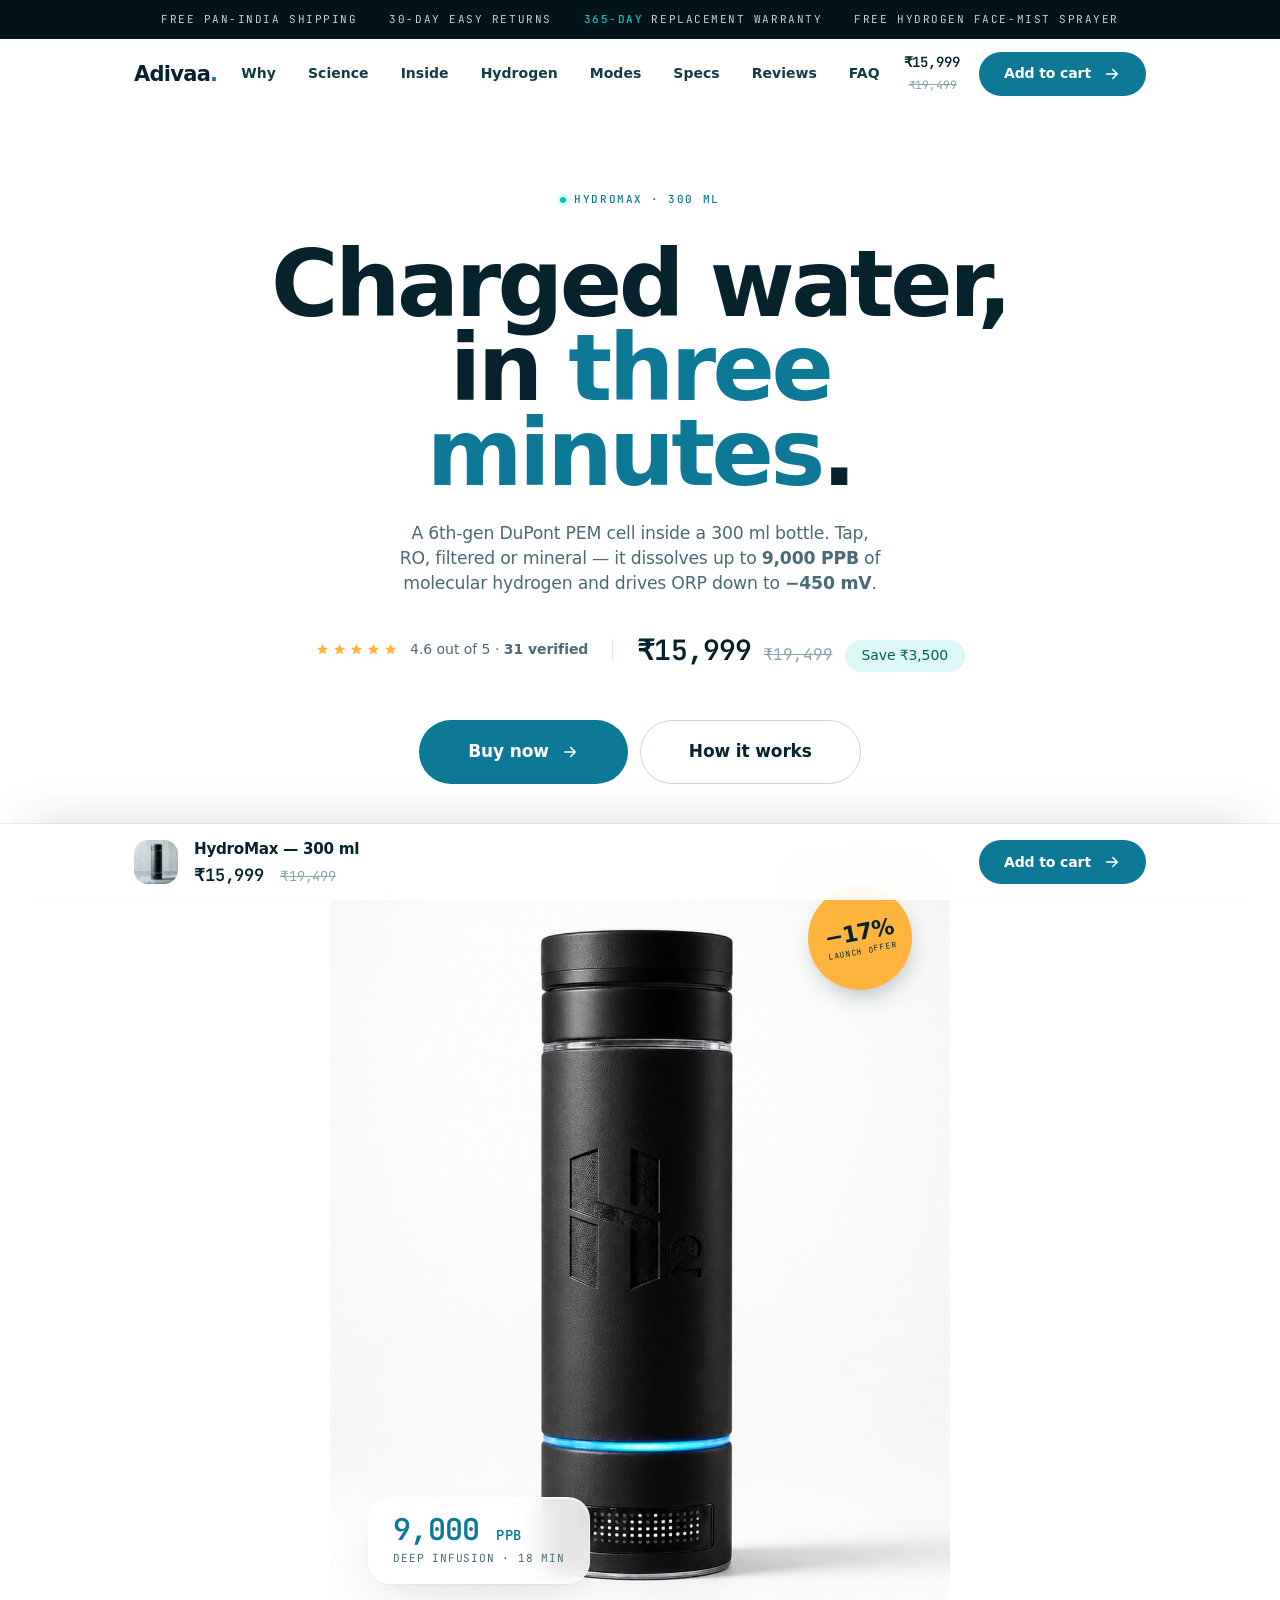
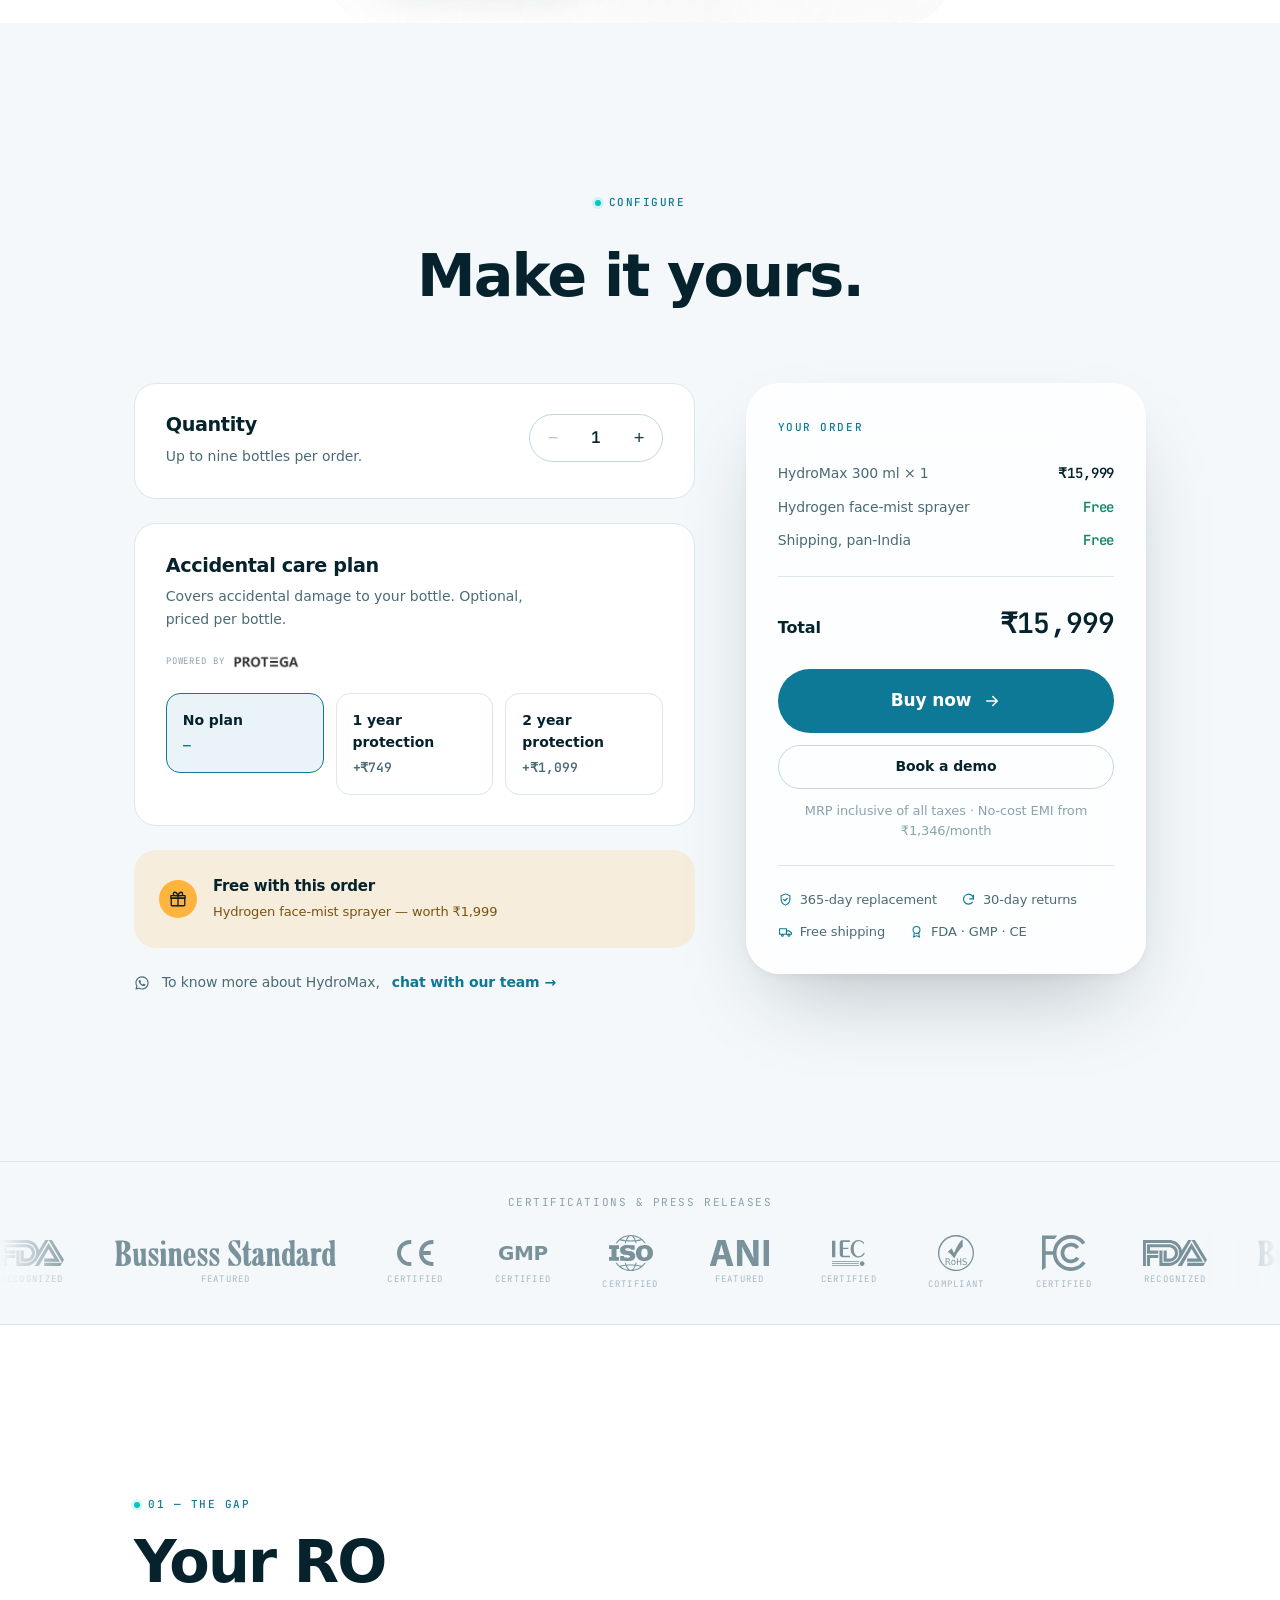
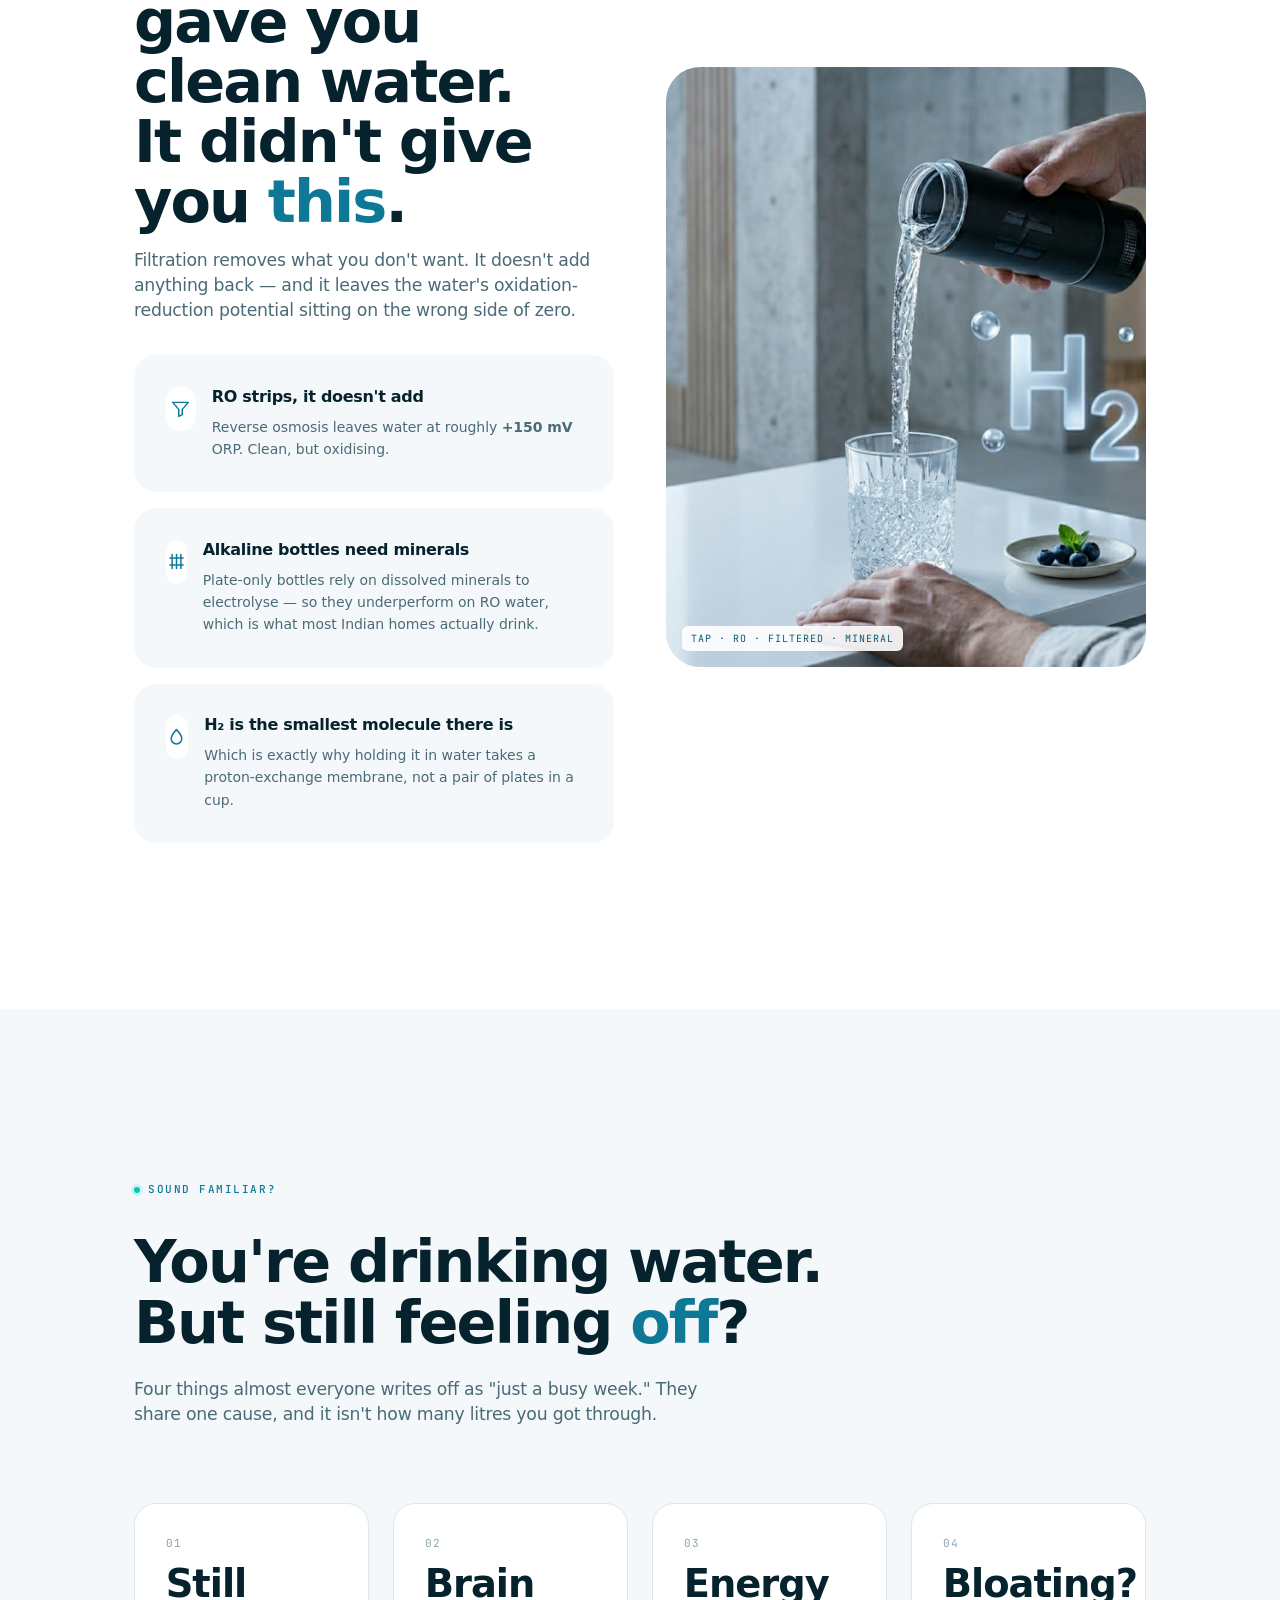
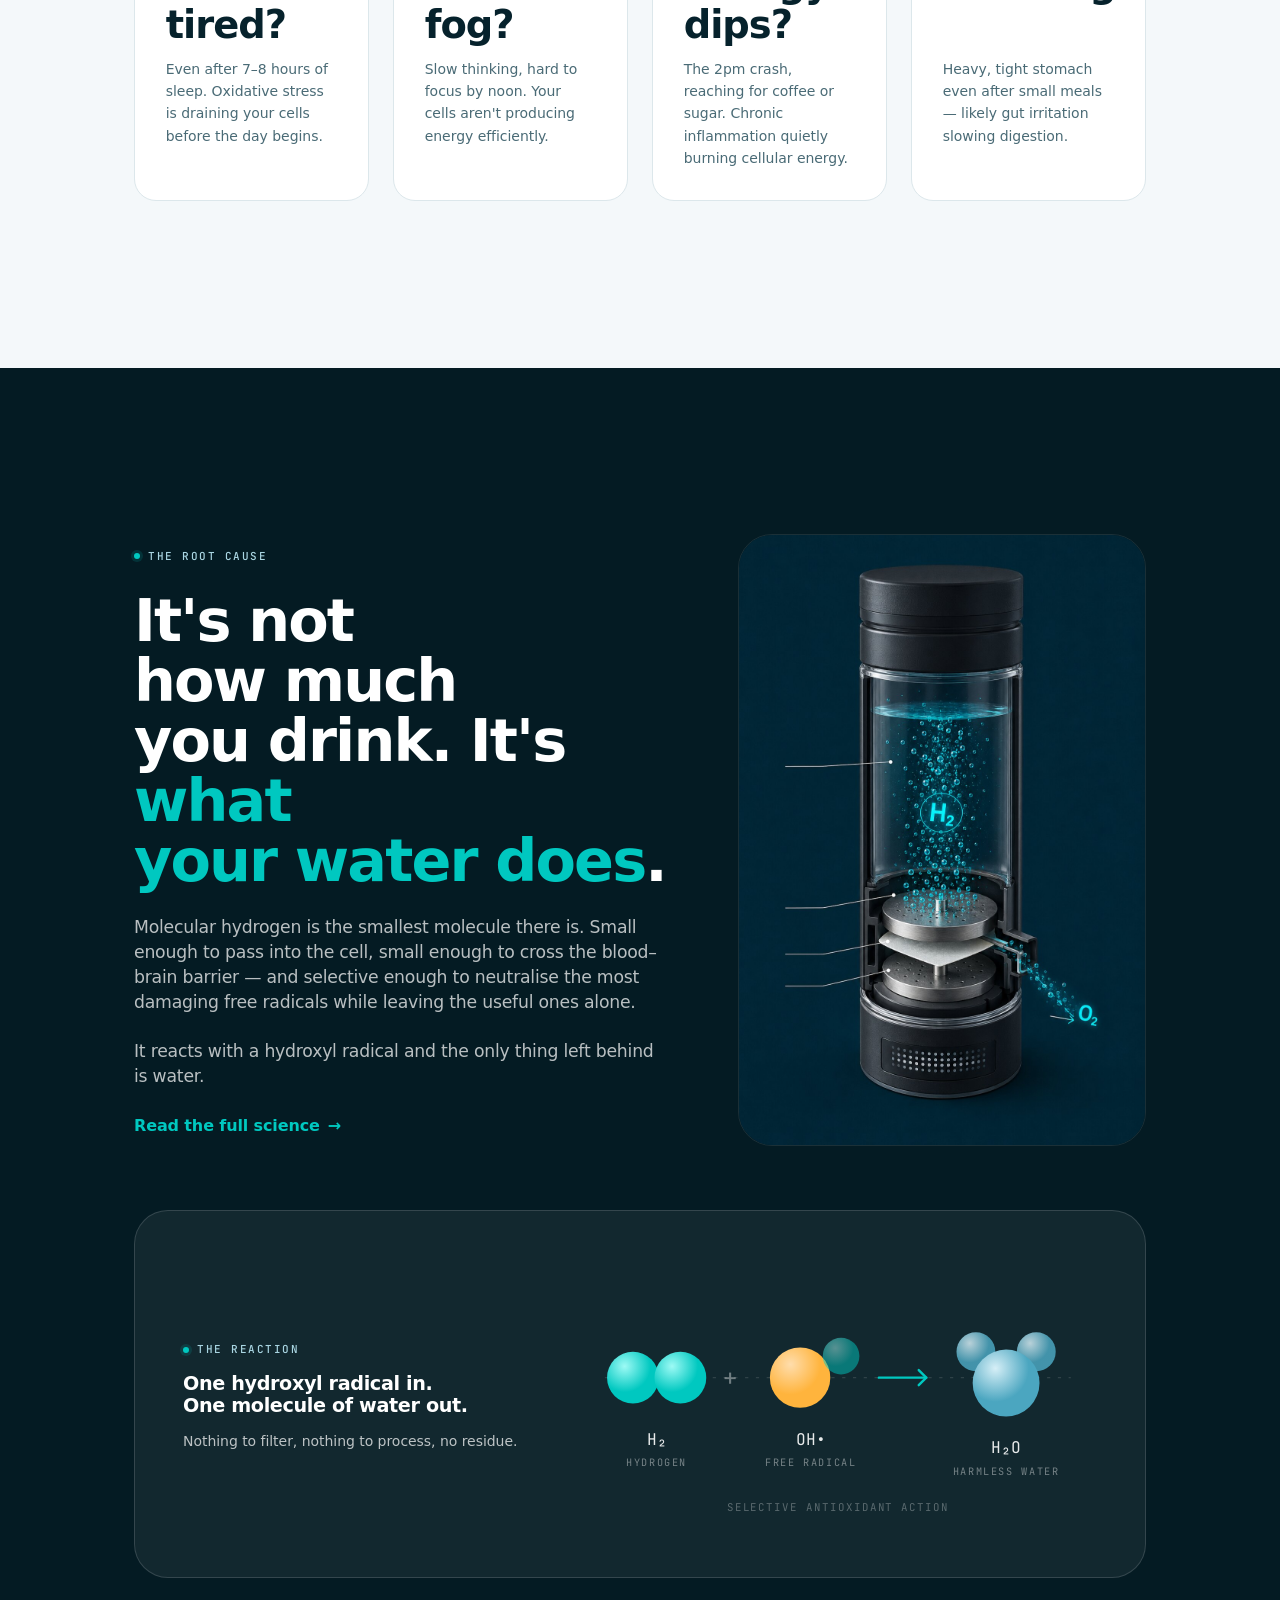
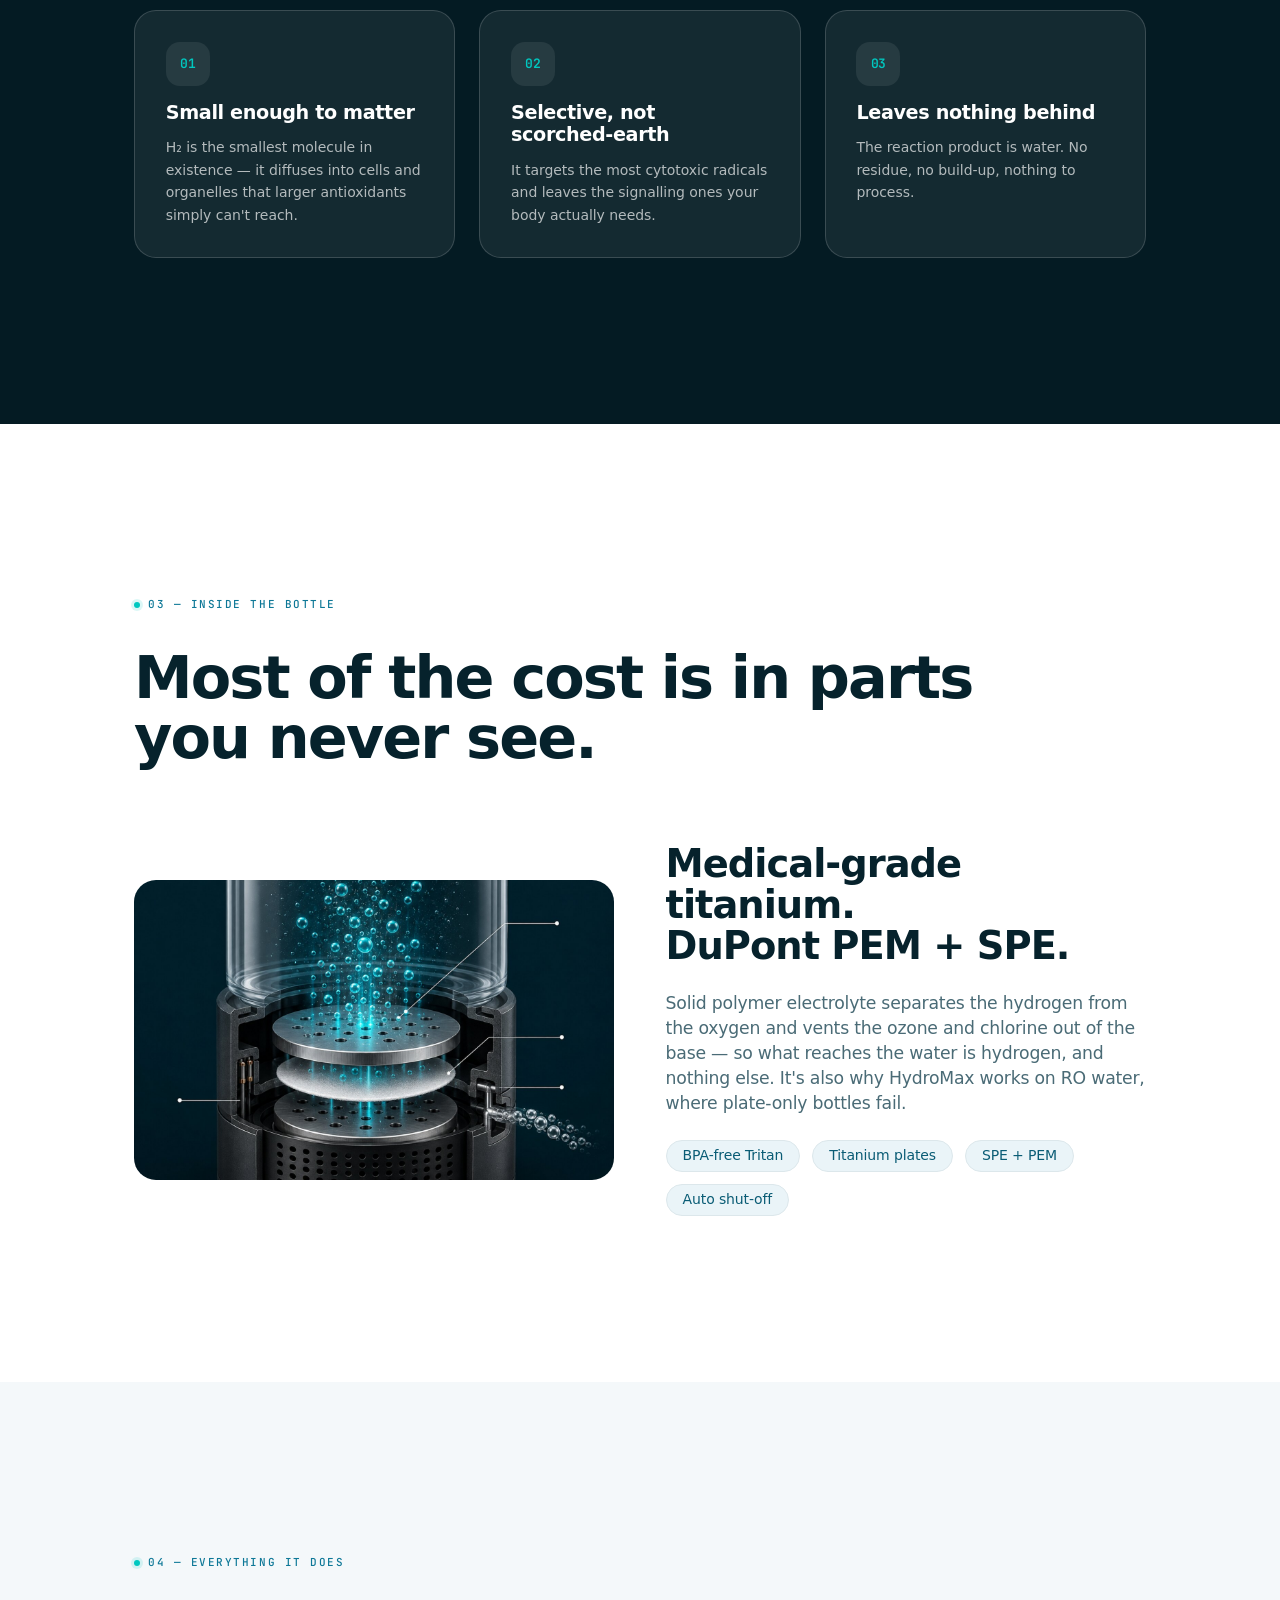
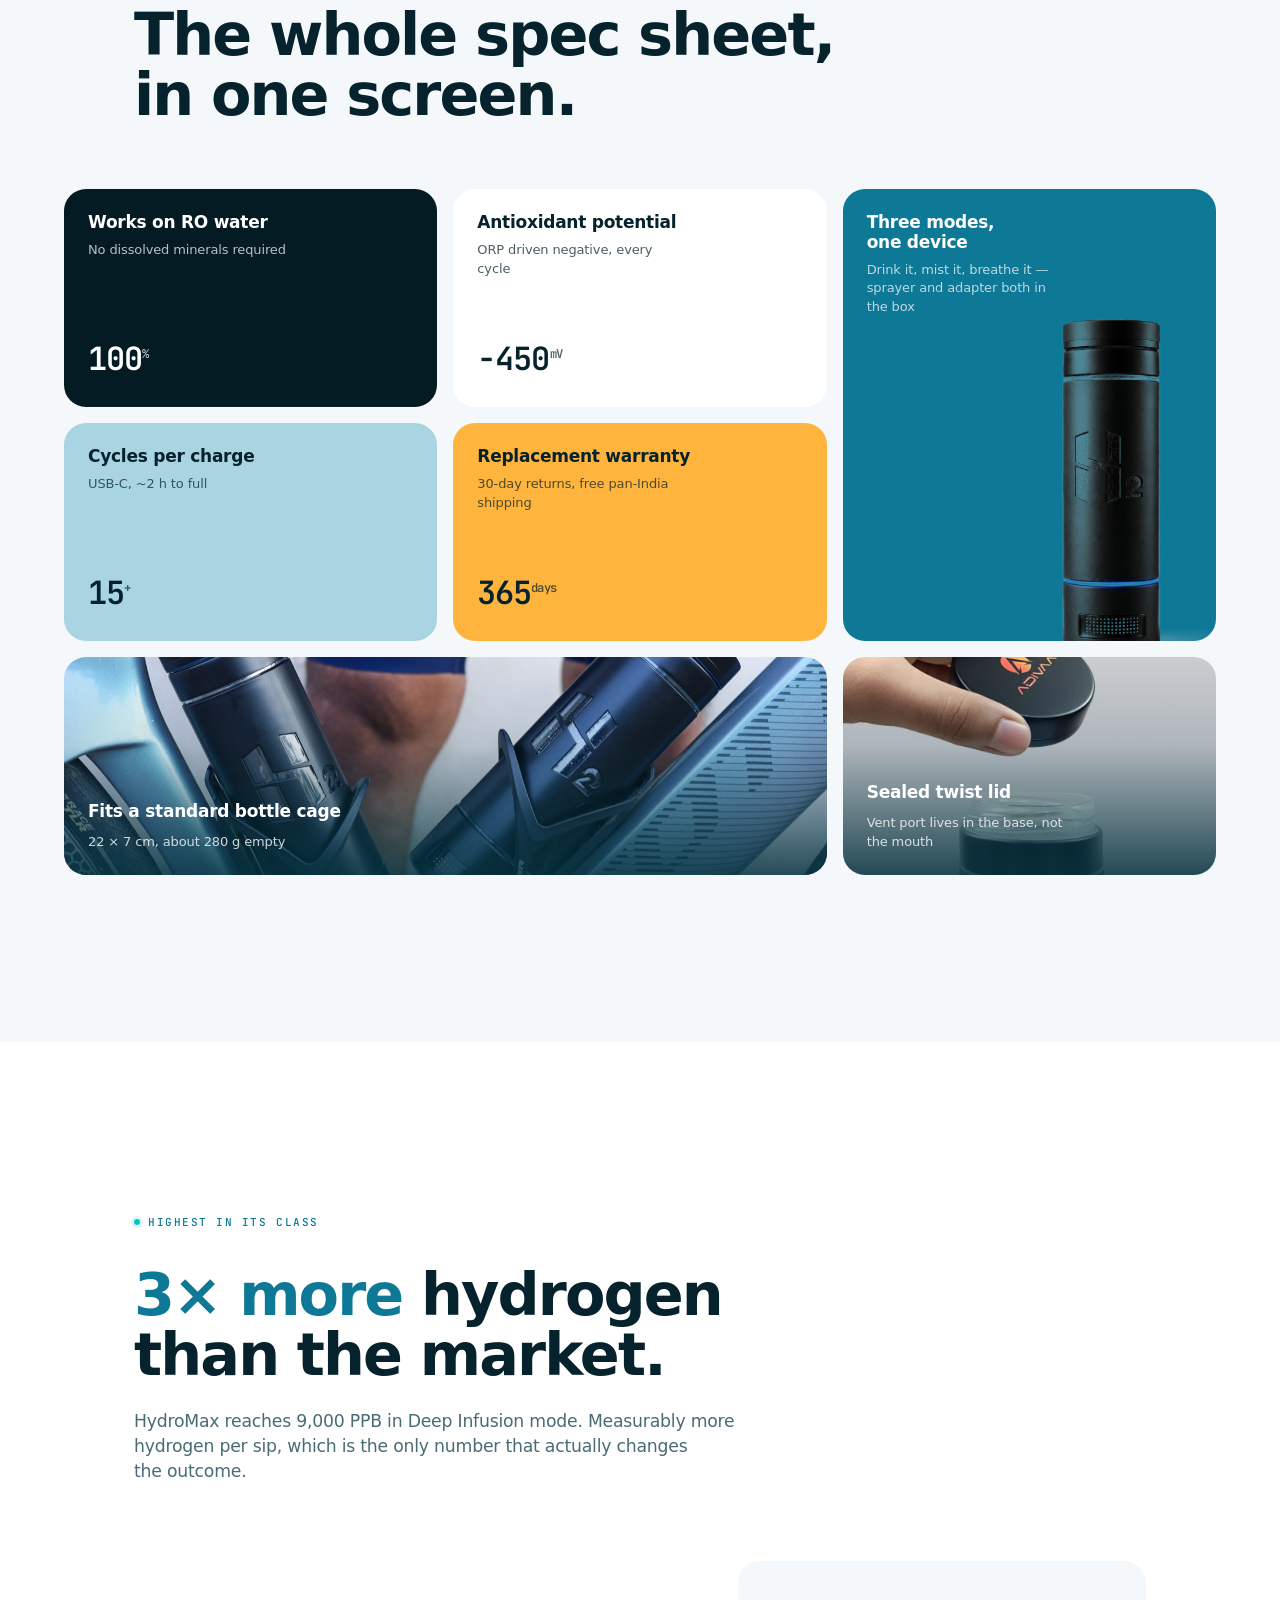
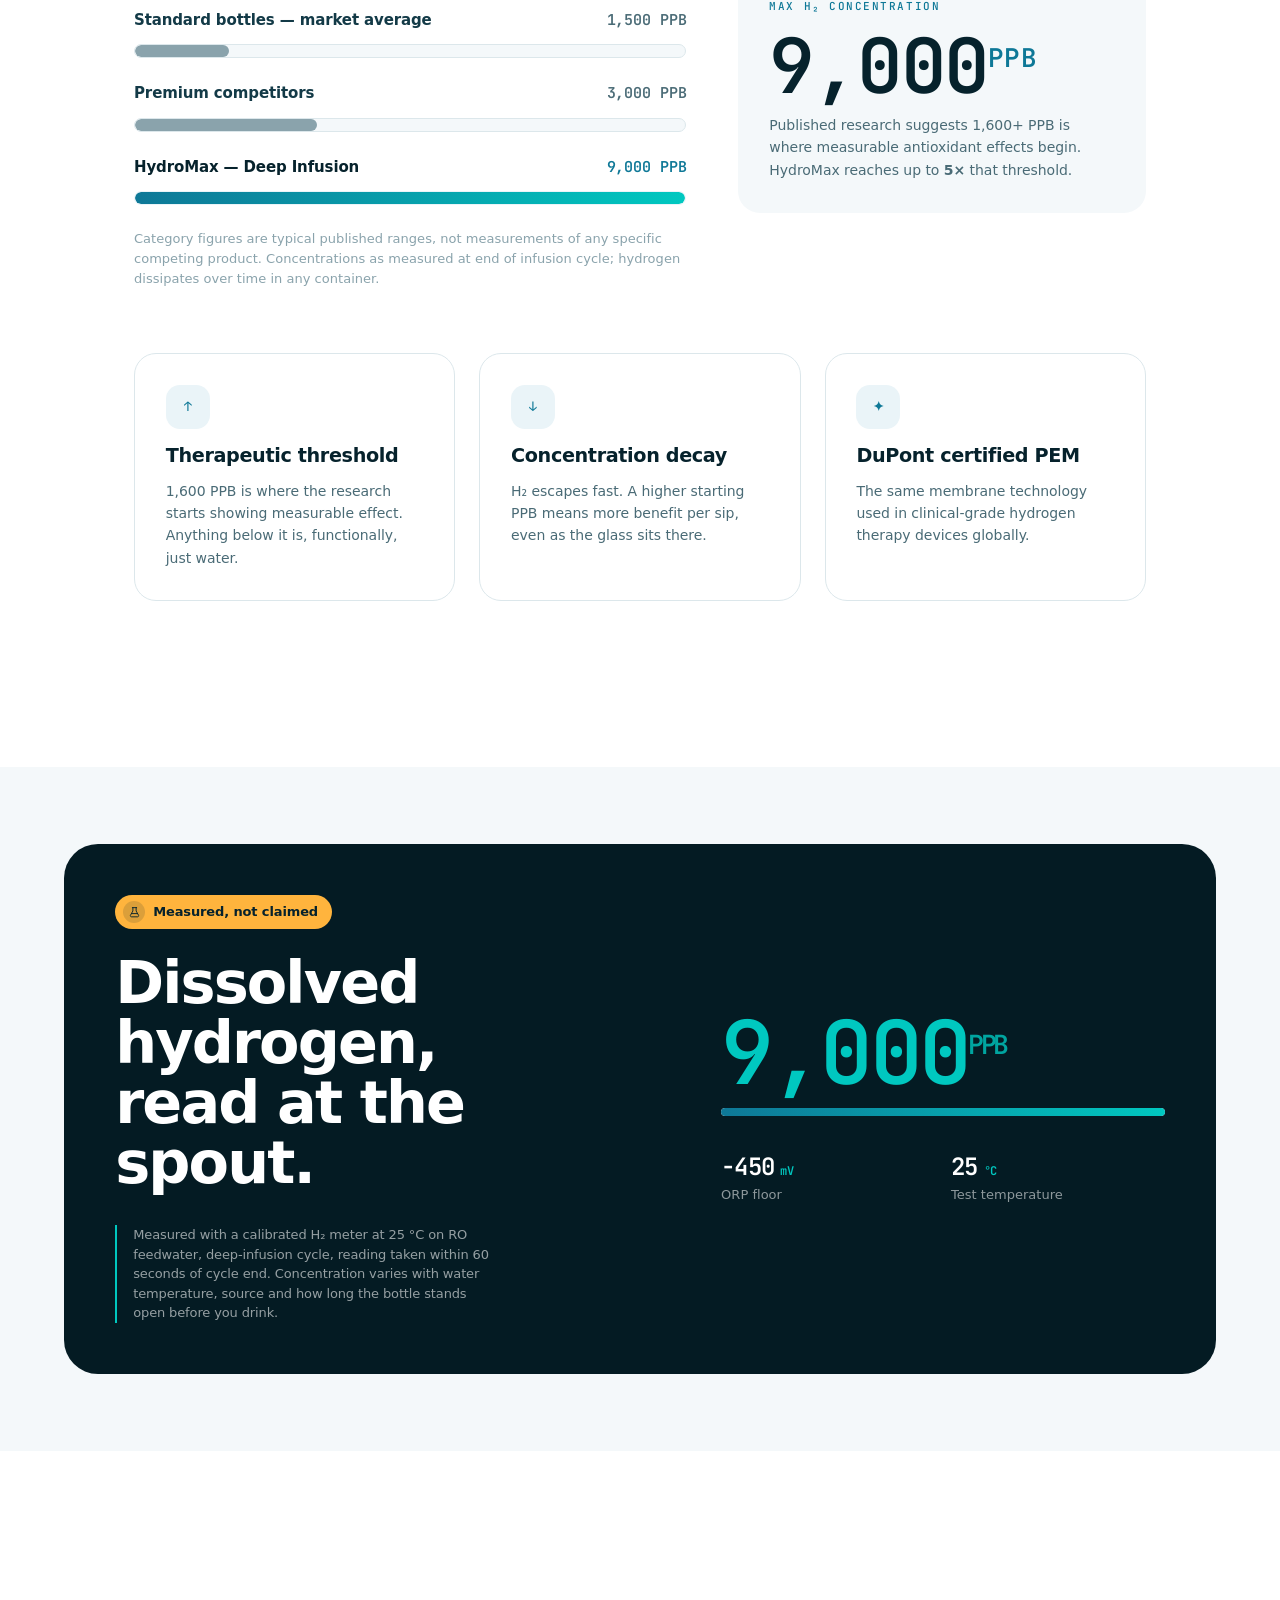
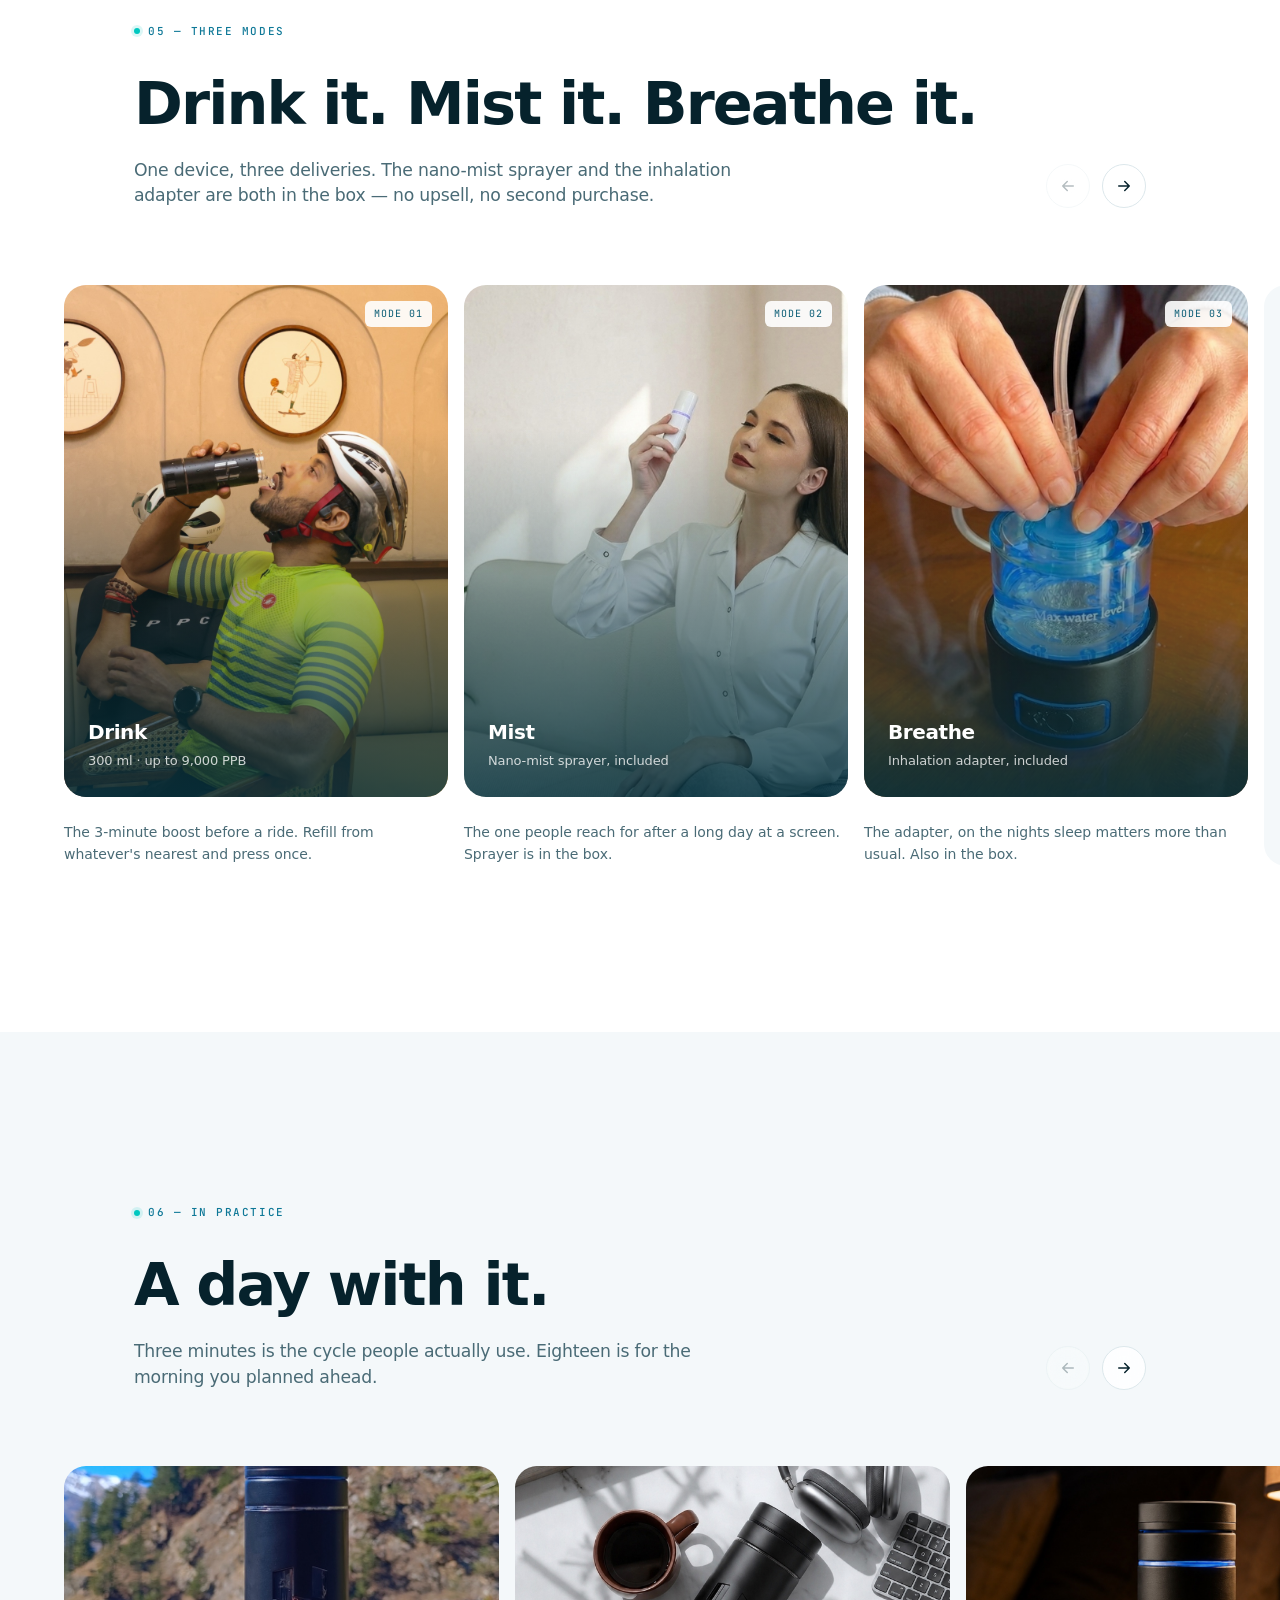
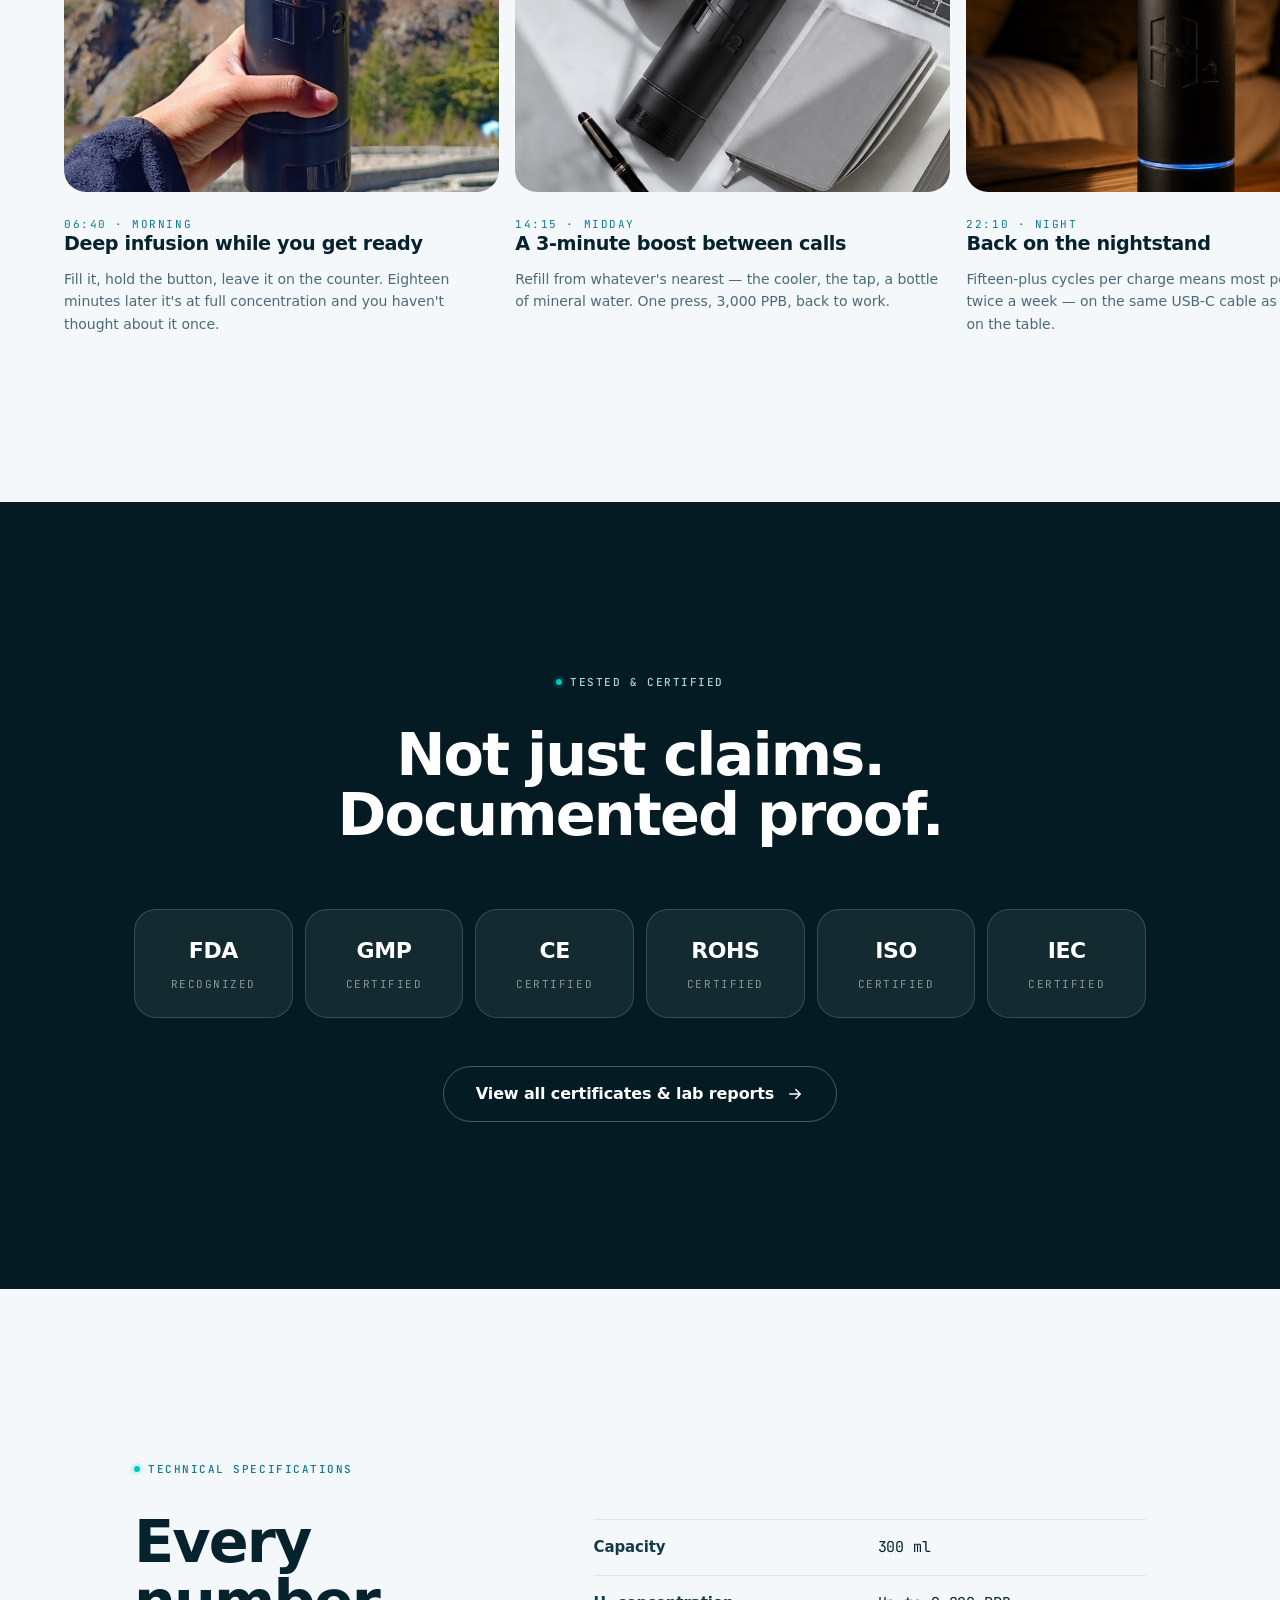
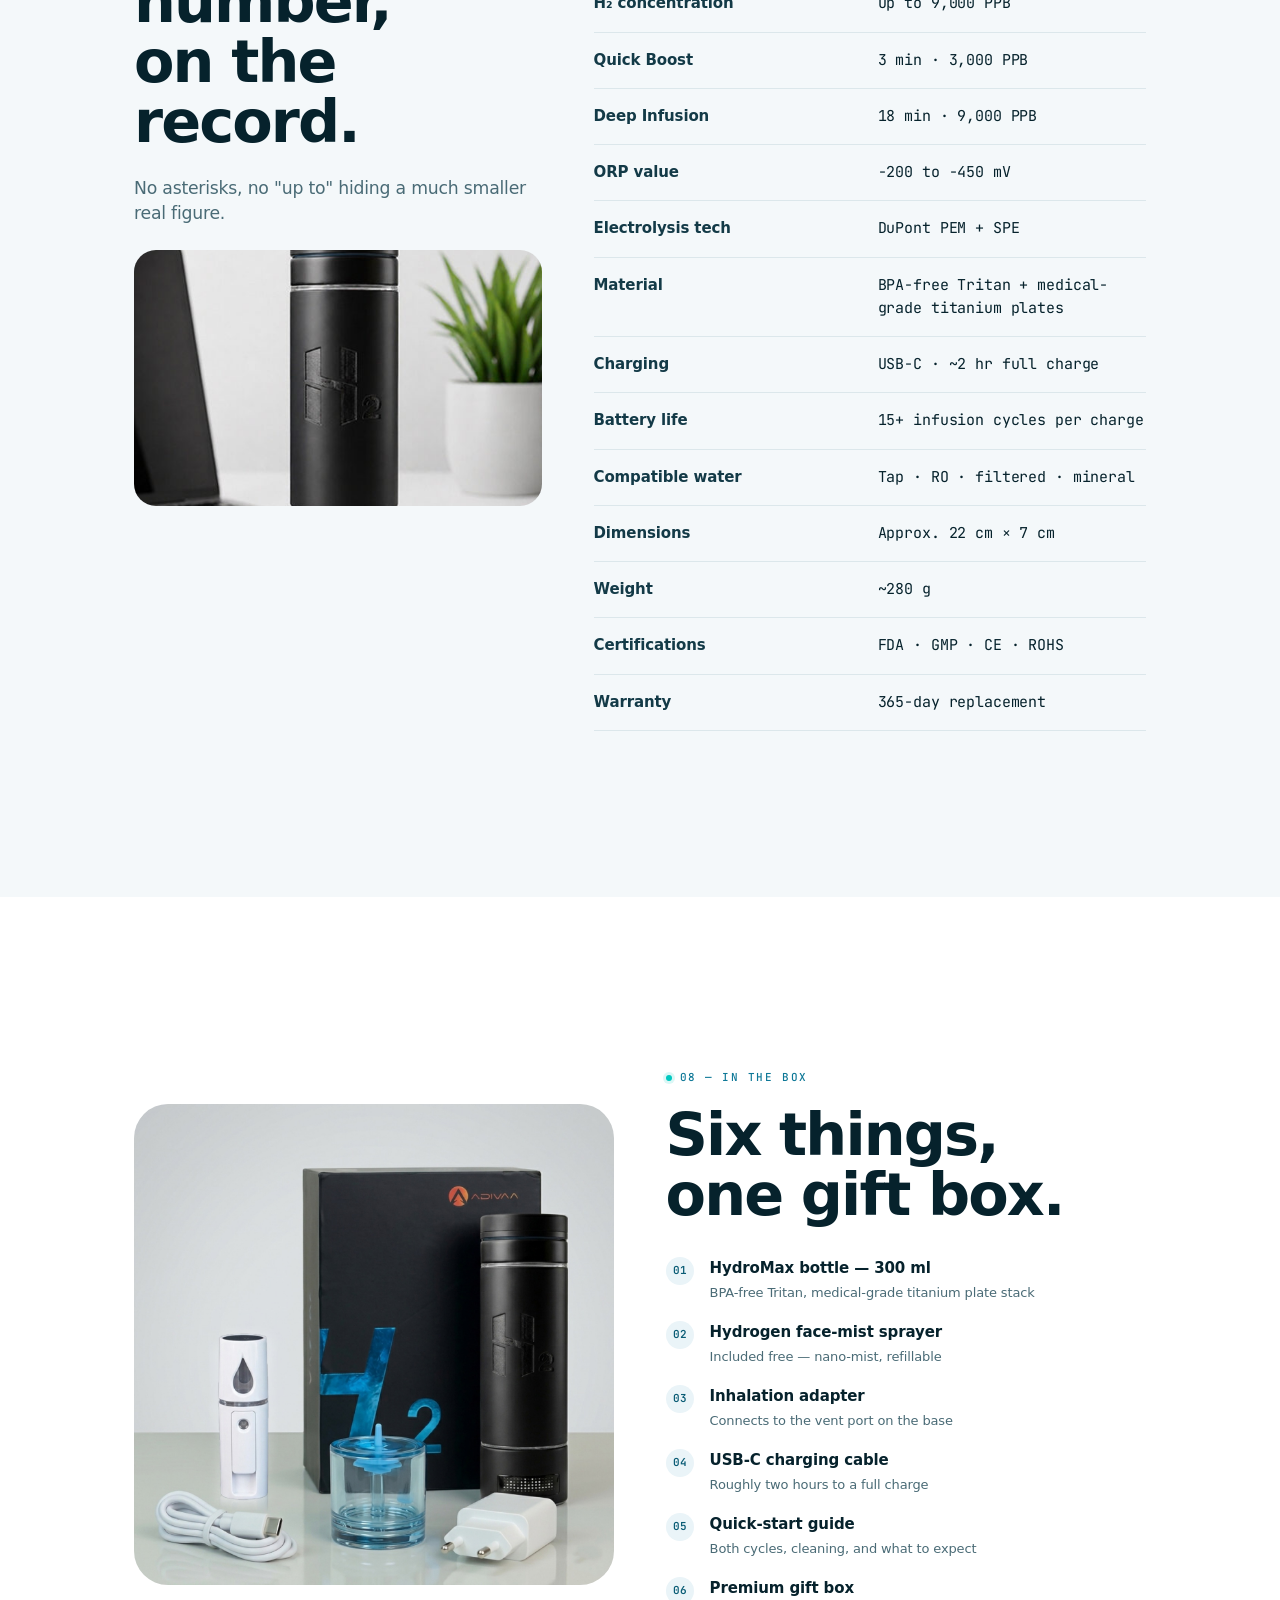
==== apple/index.html @ e39ab36e "HydroMax landing page — two directions for client review Direction A: the current build (pre-Apple)." ====
<!DOCTYPE html>
<html lang="en">
<head>
<meta charset="utf-8">
<meta name="viewport" content="width=device-width, initial-scale=1">
<title>HydroMax 300 ml — Hydrogen Water Bottle | Adivaa</title>
<meta name="description" content="Up to 9,000 PPB molecular hydrogen in 18 minutes. DuPont PEM + SPE electrolysis, drink · mist · inhale. ₹15,999 with 365-day replacement.">
<meta name="theme-color" content="#0E7897">
<meta property="og:type" content="product">
<meta property="og:title" content="HydroMax 300 ml — Hydrogen Water Bottle | Adivaa">
<meta property="og:description" content="Up to 9,000 PPB molecular hydrogen in 18 minutes. DuPont PEM + SPE electrolysis, drink · mist · inhale.">
<meta property="og:image" content="assets/hero-social.jpg">
<meta name="twitter:card" content="summary_large_image">

<link rel="preconnect" href="https://api.fontshare.com" crossorigin>
<link rel="preconnect" href="https://fonts.gstatic.com" crossorigin>
<!-- One request per family — Fontshare drops every family after the first. -->
<link rel="stylesheet" href="https://api.fontshare.com/v2/css?f%5B%5D=general-sans@400,500,600,700&display=swap">
<link rel="stylesheet" href="https://api.fontshare.com/v2/css?f%5B%5D=satoshi@400,500,700&display=swap">
<link rel="stylesheet" href="https://fonts.googleapis.com/css2?family=JetBrains+Mono:wght@400;500;600&display=swap">
<link rel="stylesheet" href="tokens.css">
<link rel="stylesheet" href="styles.css">
<link rel="preload" as="image" href="assets/hero-studio.jpg">

<script type="application/ld+json">
{
  "@context": "https://schema.org",
  "@type": "Product",
  "name": "HydroMax 300 ml Hydrogen Water Bottle",
  "brand": { "@type": "Brand", "name": "Adivaa" },
  "description": "Portable hydrogen water bottle producing up to 9,000 PPB molecular hydrogen using DuPont PEM + SPE electrolysis, with drink, nano-mist and inhalation modes.",
  "image": "assets/hero-social.jpg",
  "offers": { "@type": "Offer", "priceCurrency": "INR", "price": "15999", "availability": "https://schema.org/InStock" }
}
</script>
<noscript><style>[data-reveal]{opacity:1!important;transform:none!important}.hero__media::after{display:none}</style></noscript>
</head>
<body>

<!-- ===== ICONS ===== -->
<svg width="0" height="0" style="position:absolute" aria-hidden="true"><defs>
<symbol id="i-arrow" viewBox="0 0 24 24" fill="none" stroke="currentColor" stroke-width="2" stroke-linecap="round" stroke-linejoin="round"><path d="M5 12h14M13 6l6 6-6 6"/></symbol>
<symbol id="i-drop" viewBox="0 0 24 24" fill="none" stroke="currentColor" stroke-width="1.7" stroke-linecap="round" stroke-linejoin="round"><path d="M12 3s6 6.3 6 10.3A6 6 0 0 1 6 13.3C6 9.3 12 3 12 3Z"/></symbol>
<symbol id="i-bolt" viewBox="0 0 24 24" fill="none" stroke="currentColor" stroke-width="1.7" stroke-linecap="round" stroke-linejoin="round"><path d="M13 2 4 14h6l-1 8 9-12h-6l1-8Z"/></symbol>
<symbol id="i-shield" viewBox="0 0 24 24" fill="none" stroke="currentColor" stroke-width="1.7" stroke-linecap="round" stroke-linejoin="round"><path d="M12 3l7 3v5.5c0 4.4-3 8-7 9.5-4-1.5-7-5.1-7-9.5V6l7-3Z"/><path d="m9 12 2 2 4-4"/></symbol>
<symbol id="i-clock" viewBox="0 0 24 24" fill="none" stroke="currentColor" stroke-width="1.7" stroke-linecap="round" stroke-linejoin="round"><circle cx="12" cy="12" r="8.5"/><path d="M12 7.5V12l3 2"/></symbol>
<symbol id="i-mist" viewBox="0 0 24 24" fill="none" stroke="currentColor" stroke-width="1.7" stroke-linecap="round"><path d="M4 8h9M4 12h13M4 16h7"/><circle cx="19" cy="8" r="1.1"/><circle cx="20.5" cy="16" r="1.1"/></symbol>
<symbol id="i-lungs" viewBox="0 0 24 24" fill="none" stroke="currentColor" stroke-width="1.7" stroke-linecap="round" stroke-linejoin="round"><path d="M12 3v9"/><path d="M12 12c0-2-1.6-3-3-3s-4 1.6-4 5v4a2 2 0 0 0 2 2h2a2 2 0 0 0 2-2v-6Z"/><path d="M12 12c0-2 1.6-3 3-3s4 1.6 4 5v4a2 2 0 0 1-2 2h-2a2 2 0 0 1-2-2v-6Z"/></symbol>
<symbol id="i-check" viewBox="0 0 24 24" fill="none" stroke="currentColor" stroke-width="2.2" stroke-linecap="round" stroke-linejoin="round"><path d="m4.5 12.5 5 5 10-11"/></symbol>
<symbol id="i-star" viewBox="0 0 24 24" fill="currentColor"><path d="m12 3 2.6 5.6 6.1.8-4.5 4.2 1.2 6.1L12 16.8 6.6 19.7l1.2-6.1L3.3 9.4l6.1-.8L12 3Z"/></symbol>
<symbol id="i-beaker" viewBox="0 0 24 24" fill="none" stroke="currentColor" stroke-width="1.7" stroke-linecap="round" stroke-linejoin="round"><path d="M9 3v6.2L4.6 17A2 2 0 0 0 6.3 20h11.4a2 2 0 0 0 1.7-3L15 9.2V3"/><path d="M8 3h8M6.8 14h10.4"/></symbol>
<symbol id="i-ship" viewBox="0 0 24 24" fill="none" stroke="currentColor" stroke-width="1.7" stroke-linecap="round" stroke-linejoin="round"><path d="M2.5 7.5h11v9h-11z"/><path d="M13.5 11h4l4 3v2.5h-8z"/><circle cx="7" cy="18" r="1.6"/><circle cx="17.5" cy="18" r="1.6"/></symbol>
<symbol id="i-refresh" viewBox="0 0 24 24" fill="none" stroke="currentColor" stroke-width="1.8" stroke-linecap="round" stroke-linejoin="round"><path d="M20 11a8 8 0 1 0-1.6 5.3"/><path d="M20 5v6h-6"/></symbol>
<symbol id="i-cert" viewBox="0 0 24 24" fill="none" stroke="currentColor" stroke-width="1.7" stroke-linecap="round" stroke-linejoin="round"><circle cx="12" cy="9.5" r="5.5"/><path d="m8.5 14-1 7 4.5-2.4L16.5 21l-1-7"/></symbol>
<symbol id="i-plates" viewBox="0 0 24 24" fill="none" stroke="currentColor" stroke-width="1.7" stroke-linecap="round"><path d="M7 4v16M12 4v16M17 4v16"/><path d="M4.5 8h15M4.5 16h15"/></symbol>
<symbol id="i-filter" viewBox="0 0 24 24" fill="none" stroke="currentColor" stroke-width="1.7" stroke-linecap="round" stroke-linejoin="round"><path d="M3 5h18l-7 8v6l-4 2v-8L3 5Z"/></symbol>
<symbol id="i-usb" viewBox="0 0 24 24" fill="none" stroke="currentColor" stroke-width="1.7" stroke-linecap="round" stroke-linejoin="round"><rect x="3" y="9" width="18" height="6" rx="3"/><path d="M7.5 12h9"/></symbol>
<symbol id="i-gift" viewBox="0 0 24 24" fill="none" stroke="currentColor" stroke-width="1.8" stroke-linecap="round" stroke-linejoin="round"><path d="M3 11h18v9a1 1 0 0 1-1 1H4a1 1 0 0 1-1-1v-9Z"/><path d="M2.5 7.5h19V11h-19zM12 7.5V21"/><path d="M12 7.5S10.5 3 8 3a2.2 2.2 0 0 0 0 4.5ZM12 7.5S13.5 3 16 3a2.2 2.2 0 0 1 0 4.5Z"/></symbol>
<symbol id="i-wa" viewBox="0 0 24 24" fill="currentColor"><path d="M12.04 2C6.58 2 2.13 6.45 2.13 11.91c0 1.75.46 3.46 1.32 4.96L2 22l5.25-1.38a9.9 9.9 0 0 0 4.79 1.22h.01c5.46 0 9.91-4.45 9.91-9.91C21.96 6.45 17.5 2 12.04 2Zm0 18.15h-.01a8.2 8.2 0 0 1-4.19-1.15l-.3-.18-3.12.82.83-3.04-.2-.31a8.22 8.22 0 0 1-1.26-4.38c0-4.54 3.7-8.23 8.25-8.23a8.23 8.23 0 0 1 0 16.47Zm4.52-6.16c-.25-.12-1.47-.72-1.69-.81-.23-.08-.39-.12-.56.13-.16.24-.64.8-.78.97-.15.16-.29.18-.53.06-.25-.13-1.05-.39-1.99-1.23-.74-.66-1.23-1.47-1.38-1.71-.14-.25-.01-.38.11-.5.11-.11.25-.29.37-.44.13-.15.17-.25.25-.41.09-.17.04-.31-.02-.44-.06-.12-.56-1.34-.76-1.84-.2-.48-.4-.42-.56-.43h-.47c-.16 0-.43.06-.65.31-.23.24-.86.84-.86 2.05s.88 2.38 1 2.54c.13.17 1.74 2.65 4.2 3.72.59.25 1.05.4 1.4.52.59.19 1.13.16 1.55.1.47-.07 1.47-.6 1.67-1.18.21-.58.21-1.07.15-1.18-.06-.11-.22-.17-.47-.29Z"/></symbol>

</defs><g transform="translate(-202.49238,-397.68383)"><g><path d="M 270.1686,496.19119 C 265.46348,488.93243 264.16716,487.22534 260.33763,483.24512 C 258.886,481.73637 255.36919,478.4342 252.52251,475.90698 C 246.48085,470.54334 244.90532,469.06645 244.90532,468.76669 C 244.90532,468.24359 248.61296,464.97877 254.57317,460.2535 C 259.20668,456.58004 260.16319,455.96109 261.20655,455.96109 L 262.04752,455.96109 L 263.0721,458.35367 C 265.39127,463.76932 268.72407,471.1602 269.25264,472.0598 C 269.91868,473.19332 270.6404,473.54706 271.34507,473.08534 C 271.92684,472.70414 274.23434,468.18066 276.64313,462.69937 C 278.74675,457.91247 283.20716,448.96966 285.94636,444.04703 C 289.35788,437.91615 293.98186,430.69363 296.44075,427.65507 C 299.79649,423.50822 307.0894,416.86575 307.59473,417.36204 C 307.66859,417.43458 305.89481,418.49665 306.26871,418.15085 C 311.24203,413.55131 306.45907,427.44837 308.37495,442.7775 C 308.98188,447.63357 308.30667,447.89869 306.40966,449.51343 C 300.01796,454.9541 297.33427,457.7949 292.67733,464.04969 C 284.38095,475.19266 279.2961,483.37962 274.54923,493.23719 C 273.5886,495.23203 272.62817,497.10923 272.41491,497.40873 C 271.77276,498.31055 271.41757,498.11802 270.1686,496.19119 L 270.1686,496.19119 z" style="fill:currentColor;fill-opacity:1" /><path d="M 274.06814,551.57646 C 266.32368,550.84564 261.65433,549.93504 255.59132,547.97321 C 239.33056,542.71166 225.29225,532.15326 215.62555,517.91442 C 208.79591,507.85452 204.71411,497.12847 202.93521,484.56711 C 202.55563,481.88681 202.4984,480.64237 202.49268,474.94567 C 202.48598,468.27613 202.58451,466.85159 203.38908,461.98555 C 207.65614,436.17835 225.04612,414.12844 249.28304,403.79356 C 263.49424,397.73375 279.20792,396.13976 294.57595,399.19906 C 323.35265,404.9276 346.59841,426.94318 353.93249,455.41442 C 357.98085,471.13029 356.97572,487.80435 351.07146,502.87536 C 341.58458,527.09128 320.08349,545.11223 294.57595,550.22656 C 289.21704,551.30105 284.79591,551.71247 279.04861,551.67155 C 276.68533,551.65474 274.44411,551.61194 274.06814,551.57646 z M 286.66579,546.22333 C 307.87652,544.11187 327.12736,532.45269 339.05103,514.49646 C 351.31988,496.0204 354.15787,472.28435 346.61113,451.26625 C 341.23376,436.28992 331.21402,423.79288 317.58454,415.06301 C 314.4057,413.02691 308.09212,409.88281 304.53689,408.56539 C 278.21146,398.81029 248.9239,405.17541 229.14995,424.94936 C 212.55735,441.54196 205.25108,464.9958 209.4379,488.22692 C 211.34734,498.82168 215.9158,509.23228 222.50845,518.01208 C 224.85251,521.1338 225.82004,522.25467 228.72513,525.21401 C 240.97628,537.69395 256.74521,545.00591 274.45876,546.42046 C 277.10597,546.63185 283.61839,546.52669 286.66579,546.22333 L 286.66579,546.22333 z" style="fill:currentColor;fill-opacity:1" /><g transform="translate(-5.18103,-83.625709)"><path style="fill:currentColor;fill-opacity:1" d="M 240.382,595.17221 L 240.382,580.60117 L 245.80192,580.69457 C 251.4831,580.79249 252.25463,580.8953 254.13325,581.80472 C 256.3394,582.8727 257.78337,584.96758 258.15466,587.63888 C 258.7261,591.75021 256.86777,594.77285 253.20193,595.69466 L 252.25233,595.93345 L 253.24261,596.40412 C 255.15629,597.31364 255.68829,598.11104 259.5034,605.78818 L 261.46885,609.74325 L 259.46664,609.74325 L 257.46441,609.74325 L 255.34314,605.2481 C 254.17644,602.77577 252.90302,600.29656 252.51332,599.73876 C 251.13063,597.7596 249.81345,597.25595 245.99723,597.24718 L 244.28825,597.24325 L 244.28825,603.49325 L 244.28825,609.74325 L 242.33512,609.74325 L 240.382,609.74325 L 240.382,595.17221 z M 250.25824,594.10319 C 251.85987,593.81244 252.95213,593.13129 253.60923,592.01345 C 254.10442,591.17103 254.15153,590.92129 254.15153,589.13779 C 254.15153,587.4166 254.09354,587.08137 253.66325,586.31488 C 253.02358,585.17542 251.77987,584.24653 250.53703,583.97999 C 249.99001,583.86267 248.36026,583.76669 246.91535,583.76669 L 244.28825,583.76669 L 244.28825,589.04013 L 244.28825,594.31357 L 246.69378,594.31357 C 248.01683,594.31357 249.62083,594.21889 250.25823,594.10319 L 250.25824,594.10319 z" /><path style="fill:currentColor;fill-opacity:1" d="M 270.42816,609.7689 C 268.96587,609.2883 268.1625,608.77236 267.08831,607.62395 C 265.35278,605.76854 264.61264,603.57741 264.4575,599.83566 C 264.24207,594.64002 265.42328,591.12732 268.06285,589.11405 C 270.58456,587.19069 275.5658,586.91822 278.377,588.54989 C 279.44633,589.17055 280.86383,590.72371 281.49162,591.96261 C 282.64108,594.23096 283.14375,597.77639 282.77797,601.03523 C 282.275,605.516 280.47469,608.34387 277.3453,609.56864 C 275.75948,610.18929 272.03532,610.2971 270.42816,609.7689 L 270.42816,609.7689 z M 276.12239,606.75346 C 277.28381,606.15824 278.17057,604.95306 278.71039,603.23613 C 279.30489,601.34525 279.35377,596.44595 278.79647,594.60654 C 277.9317,591.75235 276.24883,590.37285 273.63172,590.37285 C 271.51573,590.37285 270.21653,591.0968 269.18067,592.85308 C 267.73079,595.31131 267.63943,601.79333 269.01612,604.52638 C 269.6656,605.81574 270.95307,606.87003 272.31559,607.22829 C 273.27088,607.47947 275.16729,607.24293 276.12239,606.75346 L 276.12239,606.75346 z" /><path style="fill:currentColor;fill-opacity:1" d="M 288.42887,595.19247 L 288.42887,580.64169 L 290.28434,580.64169 L 292.13981,580.64169 L 292.13981,586.59872 L 292.13981,592.55575 L 297.70621,592.55575 L 303.27262,592.55575 L 303.27262,586.59872 L 303.27262,580.64169 L 305.12809,580.64169 L 306.98356,580.64169 L 306.98356,595.19247 L 306.98356,609.74325 L 305.13055,609.74325 L 303.27756,609.74325 L 303.22625,602.76083 L 303.17496,595.77841 L 297.70621,595.77841 L 292.23746,595.77841 L 292.18618,602.76083 L 292.13487,609.74325 L 290.28188,609.74325 L 288.42887,609.74325 L 288.42887,595.19247 z" /><path style="fill:currentColor;fill-opacity:1" d="M 317.33512,609.84247 C 316.63688,609.70238 315.34049,609.34743 314.45426,609.0537 L 312.84293,608.51963 L 312.84293,606.53945 L 312.84293,604.55926 L 314.94254,605.58007 C 320.127,608.10069 325.30758,607.60185 326.92778,604.426 C 327.78918,602.73753 327.56957,600.13455 326.45901,598.86969 C 325.58592,597.87534 324.36139,597.34364 321.11911,596.55112 C 317.86731,595.75628 315.81887,594.90256 314.66743,593.86229 C 311.68907,591.17152 311.83955,585.71471 314.97455,582.72441 C 316.90948,580.87881 318.72129,580.23767 322.02262,580.23034 C 324.14348,580.22564 326.09526,580.54581 328.22379,581.24762 L 329.4445,581.65011 L 329.4445,583.50592 C 329.4445,584.52663 329.37858,585.33245 329.29801,585.29664 C 329.21745,585.26084 328.56231,584.94333 327.84213,584.59107 C 322.81137,582.13038 317.34692,583.06865 316.36911,586.56104 C 316.02364,587.79494 316.19774,589.61272 316.74643,590.50052 C 317.32112,591.43036 319.33858,592.37061 322.15123,593.01946 C 327.04043,594.14734 329.10479,595.43026 330.36202,598.12216 C 330.87338,599.2171 330.90934,599.46073 330.90934,601.8331 C 330.90934,604.29857 330.89104,604.40956 330.27795,605.66253 C 329.21407,607.8368 327.24002,609.29031 324.58729,609.85258 C 322.98452,610.1923 319.05149,610.18682 317.33512,609.84247 L 317.33512,609.84247 z" /></g></g></g></symbol>
<symbol id="lg-fcc" viewBox="11.78 13.18 481.48 394.44"><path fill="none" stroke="currentColor" stroke-width="40" d="M403.762 263.297a92.5 92.5 0 1 1-1.029-107.241m70.528 155.687a177.218 177.218 0 1 1-1.973-205.46" /><path d="M134 190H51.78V57.47h97.51l30-40H11.78V400l40-26.7V230H134Z" /></symbol>
</defs></svg>

<!-- ══════════════ HEADER — session 1 ══════════════ -->
<div class="announce">
  <div class="wrap announce__in">
    <span>Free pan-India shipping</span>
    <span>30-day easy returns</span>
    <span><b>365-day</b> replacement warranty</span>
    <span>Free hydrogen face-mist sprayer</span>
  </div>
</div>

<nav class="nav" id="nav">
  <div class="wrap nav__in">
    <a href="#top" class="nav__logo">Adivaa<span>.</span></a>
    <div class="nav__links" id="navlinks">
      <a href="#problem">Why</a>
      <a href="#science">Science</a>
      <a href="#inside">Inside</a>
      <a href="#ppb">Hydrogen</a>
      <a href="#modes">Modes</a>
      <a href="#specs">Specs</a>
      <a href="#reviews">Reviews</a>
      <a href="#faq">FAQ</a>
    </div>
    <div class="nav__right">
      <span class="nav__price">₹15,999 <s>₹19,499</s></span>
      <a href="#buy" class="btn btn--primary btn--sm">Add to cart <svg class="arw"><use href="#i-arrow"/></svg></a>
    </div>
  </div>
  <div class="progress" id="progress"></div>
</nav>

<main id="top">

<!-- ══════════════ 01 · HERO — statement, then the product ══════════════
     One idea per screen. The hero states what it is and what it costs;
     everything you configure lives in §01b, which does that job properly
     with a running order summary. -->
<section class="section hero" id="hero">
  <div class="wrap hero__intro">
    <p class="label" data-reveal>HydroMax · 300 ml</p>
    <h1 class="d1" data-reveal style="--d:70ms">Charged water,<br>in <span class="hi">three minutes</span>.</h1>
    <p class="lead" data-reveal style="--d:140ms">
      A 6th-gen DuPont PEM cell inside a 300 ml bottle. Tap, RO, filtered or mineral —
      it dissolves up to <b>9,000 PPB</b> of molecular hydrogen and drives ORP down to <b>−450 mV</b>.
    </p>

    <div class="hero__meta" data-reveal style="--d:190ms">
      <span class="hero__rating">
        <span class="stars" aria-hidden="true">
          <svg><use href="#i-star"/></svg><svg><use href="#i-star"/></svg><svg><use href="#i-star"/></svg><svg><use href="#i-star"/></svg><svg><use href="#i-star"/></svg>
        </span>
        <!-- PLACEHOLDER: wire to the live review feed before publishing -->
        <span class="body-sm" data-review-summary>4.6 out of 5 · <b>31 verified</b></span>
      </span>
      <span class="hero__meta__sep" aria-hidden="true"></span>
      <span class="hero__price">
        <b>₹15,999</b><s class="mono">₹19,499</s><span class="chip chip--aqua">Save ₹3,500</span>
      </span>
    </div>

    <div class="hero__cta" data-reveal style="--d:240ms">
      <a href="#configure" class="btn btn--primary btn--lg">Buy now <svg class="arw"><use href="#i-arrow"/></svg></a>
      <a href="#science" class="btn btn--ghost btn--lg">How it works</a>
    </div>
  </div>

  <!-- The plate is --plate (#F5F5F5), sampled from this render's own backdrop,
       so `contain` shows no rectangle at any plate ratio. -->
  <div class="hero__plate" data-hero-plate>
    <img src="assets/hero-studio.jpg" alt="Adivaa HydroMax 300 ml hydrogen water bottle, matte black with a lit blue indicator ring and vented base" width="1122" height="1402" fetchpriority="high">
    <!-- the floating stat card already carries 9,000 PPB — the sticker earns its
         place only if it adds something, so it carries the offer instead -->
    <div class="hero__sticker"><span class="sticker"><b>−17%</b><span>Launch offer</span></span></div>
    <div class="hero__stat">
      <div class="num"><span data-count="9000">0</span> <small>PPB</small></div>
      <div class="cap">Deep infusion · 18 min</div>
    </div>
  </div>
</section>

<!-- ══════════════ 01b · CONFIGURE — the buy block ══════════════
     Each control sits with the thing it changes, and the summary
     updates as you work rather than only at the end. -->
<section class="section section--tint" id="configure">
  <div class="wrap">
    <div class="shead shead--center">
      <p class="label" data-reveal>Configure</p>
      <h2 class="d2" data-reveal style="--d:60ms">Make it yours.</h2>
    </div>

    <div class="config">
      <div class="config__opts">
        <div class="opt" data-reveal>
          <div class="opt__head">
            <div>
              <h3 class="h4">Quantity</h3>
              <p class="body-sm">Up to nine bottles per order.</p>
            </div>
            <div class="stepper" data-qty>
              <button type="button" data-step="-1" aria-label="Decrease quantity">−</button>
              <output data-qty-value aria-live="polite">1</output>
              <button type="button" data-step="1" aria-label="Increase quantity">+</button>
            </div>
          </div>
        </div>

        <div class="opt" data-reveal style="--d:70ms">
          <div class="opt__head">
            <div>
              <h3 class="h4">Accidental care plan</h3>
              <p class="body-sm">Covers accidental damage to your bottle. Optional, priced per bottle.</p>
            </div>
            <span class="plan__by"><span>Powered by</span><img src="assets/protega.png" alt="Protega" width="1196" height="271"></span>
          </div>
          <div class="plan__opts" role="radiogroup" aria-label="Accidental care plan">
            <label class="plan__opt">
              <input type="radio" name="careplan" value="0" data-plan="0" checked>
              <span><b>No plan</b><small>—</small></span>
            </label>
            <label class="plan__opt">
              <input type="radio" name="careplan" value="749" data-plan="749">
              <span><b>1 year protection</b><small>+₹749</small></span>
            </label>
            <label class="plan__opt">
              <input type="radio" name="careplan" value="1099" data-plan="1099">
              <span><b>2 year protection</b><small>+₹1,099</small></span>
            </label>
          </div>
        </div>

        <div class="gift" data-reveal style="--d:140ms">
          <span class="gift__ico"><svg><use href="#i-gift"/></svg></span>
          <div>
            <b>Free with this order</b>
            <small>Hydrogen face-mist sprayer — worth ₹1,999</small>
          </div>
        </div>

        <p class="wa" data-reveal style="--d:180ms">
          <svg><use href="#i-wa"/></svg>
          To know more about HydroMax,
          <a href="https://wa.me/919821551009" target="_blank" rel="noopener">chat with our team <span aria-hidden="true">→</span></a>
        </p>
      </div>

      <aside class="config__summary" data-reveal style="--d:100ms">
        <div class="summary">
          <p class="label label--plain">Your order</p>
          <div class="summary__rows">
            <div><span>HydroMax 300 ml × <span data-sum-qty>1</span></span><b data-sum-unit>₹15,999</b></div>
            <div data-sum-plan-row hidden><span>Accidental care plan × <span data-sum-plan-qty>1</span></span><b data-sum-plan>₹0</b></div>
            <div><span>Hydrogen face-mist sprayer</span><b class="is-free">Free</b></div>
            <div><span>Shipping, pan-India</span><b class="is-free">Free</b></div>
          </div>
          <div class="summary__total"><span>Total</span><b data-total>₹15,999</b></div>
          <a href="#buy" class="btn btn--primary btn--lg">Buy now <svg class="arw"><use href="#i-arrow"/></svg></a>
          <a href="#buy" class="btn btn--ghost btn--sm" style="width:100%;margin-top:var(--s-3)">Book a demo</a>
          <p class="summary__emi">MRP inclusive of all taxes · No-cost EMI from ₹1,346/month</p>
          <div class="hero__micro">
            <div><svg><use href="#i-shield"/></svg> 365-day replacement</div>
            <div><svg><use href="#i-refresh"/></svg> 30-day returns</div>
            <div><svg><use href="#i-ship"/></svg> Free shipping</div>
            <div><svg><use href="#i-cert"/></svg> FDA · GMP · CE</div>
          </div>
        </div>
      </aside>
    </div>
  </div>
</section>

<!-- ══════════════ 02 · CERT + PRESS STRIP ══════════════ -->
<section class="marquee" aria-label="Certifications and press">
  <p class="marquee__head">Certifications &amp; press releases</p>
  <div class="marquee__viewport">
    <!-- one copy in the markup; app.js clones it once for the seamless loop -->
    <div class="marquee__track" data-marquee>
        <span class="mk" title="FDA"><svg class="mk__logo" aria-hidden="true" focusable="false" xmlns="http://www.w3.org/2000/svg" viewBox="2.93 2.65 471.93 191.57" fill="currentColor"><path d="M24.549 194.21H2.934V2.65h190.03c83.355 0 96.509 74.881 96.509 74.881L336.248 2.65h49.015l89.597 145.24-28.068 46.314h-118.14v-23.106h132.14L360.702 2.648s-65.964 114.78-80.125 137.14c-14.162 22.361-40.763 54.411-86.327 54.411h-70.569V80.159h22.361v90.933h51.429c22.744 0 71.554-19.379 71.554-74.162s-52.175-71.926-69.318-71.926H24.547v169.19zm7.4535 0v-81.243h83.479v22.361h-61.119v58.883h-22.361zm83.479-90.933V80.171h-61.119V55.663h140.64c21.082 0 43.466 17.054 43.466 42.023s-22.625 42.112-38.758 42.112h-21.924V80.17h-23.106v81.989h45.03c28.52 0 61.491-24.754 61.491-63.728 0-38.601-29.986-65.218-65.844-65.218h-163.35v70.063h83.479zm142.73 90.933 102.49-169.19 84.225 137.14h-116.27v-22.361h75.28l-43.23-70.436-71.181 124.85h-31.305z" /></svg><span class="mk__cap">Recognized</span></span>
        <span class="mk" title="Business Standard"><svg class="mk__logo" aria-hidden="true" focusable="false" xmlns="http://www.w3.org/2000/svg" viewBox="9 1 374.04 44.03" fill="currentColor"><path d="M 205.238 2.546 C 204.091 3.349, 202.624 5.609, 201.977 7.568 C 200 13.560, 201.465 17.509, 208.404 24.898 C 216.640 33.667, 218.369 36.395, 217.608 39.426 C 216.145 45.255, 209.433 43.004, 205.765 35.454 C 202.562 28.860, 201 29.613, 201.001 37.750 L 201.002 44.500 208.979 44.721 C 215.964 44.914, 217.277 44.666, 219.540 42.719 C 222.691 40.009, 223.762 33.840, 222.006 28.519 C 221.332 26.476, 217.971 21.811, 214.537 18.152 C 207.534 10.690, 205.736 7.851, 206.596 5.611 C 208.477 0.710, 215.078 4.192, 217.175 11.190 C 219.072 17.522, 221 16.040, 221 8.249 L 221 1.499 214.162 1.292 C 209.497 1.151, 206.661 1.549, 205.238 2.546 M 305.750 1.716 C 302.661 2.184, 302.288 3.164, 304.500 5 C 305.501 5.830, 306 8.076, 306 11.745 C 306 16.409, 305.782 17.064, 304.565 16.054 C 302.246 14.129, 296.922 15.196, 294.855 18 C 290.539 23.857, 290.727 37.952, 295.186 42.698 C 297.558 45.223, 302.779 45.821, 304.800 43.800 C 305.733 42.867, 306 42.867, 306 43.800 C 306 44.556, 307.667 45, 310.500 45 C 314.726 45, 316.266 43.900, 314 42.500 C 313.386 42.121, 313 33.990, 313 21.441 L 313 1 310.750 1.150 C 309.512 1.232, 307.262 1.487, 305.750 1.716 M 373.750 1.716 C 370.661 2.184, 370.288 3.164, 372.500 5 C 373.501 5.830, 374 8.076, 374 11.745 C 374 16.409, 373.782 17.064, 372.565 16.054 C 370.246 14.129, 364.922 15.196, 362.855 18 C 358.539 23.857, 358.727 37.952, 363.186 42.698 C 365.558 45.223, 370.779 45.821, 372.800 43.800 C 373.733 42.867, 374 42.867, 374 43.800 C 374 44.556, 375.667 45, 378.500 45 C 382.726 45, 384.266 43.900, 382 42.500 C 381.386 42.121, 381 33.990, 381 21.441 L 381 1 378.750 1.150 C 377.512 1.232, 375.262 1.487, 373.750 1.716 M 9 2.878 C 9 3.360, 9.675 4.315, 10.500 5 C 12.716 6.839, 12.716 40.161, 10.500 42 C 7.603 44.404, 9.079 45, 17.935 45 C 31.677 45, 36 42.364, 36 33.986 C 36 29.133, 34.332 26.713, 29.140 24.031 L 26.780 22.812 29.826 20.959 C 33.522 18.712, 35 16.152, 35 12 C 35 4.504, 30.756 2, 18.050 2 C 13.072 2, 9 2.395, 9 2.878 M 87.384 3.442 C 86.357 6.118, 87.488 8.495, 89.954 8.845 C 93.098 9.291, 95.332 6.489, 93.926 3.862 C 92.745 1.654, 88.182 1.361, 87.384 3.442 M 231 5.050 C 231 7.716, 228.753 12.008, 226.102 14.407 C 223.631 16.644, 223.404 18, 225.500 18 C 226.750 18, 227 19.992, 227 29.929 C 227 43.368, 227.706 45, 233.515 45 C 235.865 45, 237.358 44.327, 238.443 42.777 C 240.185 40.290, 240.538 36, 239 36 C 238.450 36, 238 36.589, 238 37.309 C 238 38.029, 237.339 39.491, 236.532 40.559 C 235.215 42.300, 235.060 41.240, 235.032 30.250 L 235 18 237.500 18 C 238.875 18, 240 17.550, 240 17 C 240 16.450, 238.875 16, 237.500 16 C 235.090 16, 235 15.767, 235 9.500 C 235 3.667, 234.795 3, 233 3 C 231.651 3, 231 3.667, 231 5.050 M 20 13 C 20 22.440, 20.567 23.433, 24 20 C 26.561 17.439, 26.842 7.984, 24.429 5.571 C 20.886 2.029, 20 3.514, 20 13 M 43.250 15.807 C 39.178 16.102, 37.871 17.184, 40 18.500 C 40.566 18.850, 41 23.770, 41 29.837 C 41 42.270, 42.121 45, 47.228 45 C 48.941 45, 51.165 44.255, 52.171 43.345 C 53.873 41.805, 54 41.805, 54 43.345 C 54 44.640, 54.979 45, 58.500 45 C 62.726 45, 64.266 43.900, 62 42.500 C 61.415 42.138, 61 36.407, 61.001 28.691 L 61.001 15.500 56.001 15.847 C 50.728 16.212, 49.986 16.914, 52.590 19.075 C 54.782 20.894, 54.290 38.587, 52.008 39.996 C 49.304 41.665, 48.509 39.129, 48 27.204 L 47.500 15.500 43.250 15.807 M 67.987 17.013 C 65.445 19.555, 65.315 26.021, 67.750 28.714 C 68.713 29.778, 71.638 32.333, 74.250 34.391 C 79.234 38.319, 79.952 39.965, 77.548 41.960 C 75.106 43.987, 71.936 42.109, 69.853 37.401 C 68.782 34.980, 67.477 33, 66.953 33 C 66.429 33, 66 35.619, 66 38.821 L 66 44.642 72.429 44.819 C 78.286 44.981, 79.042 44.762, 80.929 42.363 C 85.071 37.097, 82.897 30.571, 75.471 25.982 C 70.909 23.163, 69.301 20.270, 71.225 18.347 C 73.294 16.278, 75.674 17.643, 77.712 22.067 C 80.299 27.683, 82 27.132, 82 20.679 L 82 15.358 75.987 15.192 C 71.176 15.060, 69.576 15.424, 67.987 17.013 M 88.250 15.723 C 85.031 16.123, 84.071 17.308, 86 18.500 C 86.572 18.853, 87 23.991, 87 30.500 C 87 37.009, 86.572 42.147, 86 42.500 C 83.529 44.027, 85.475 45, 91 45 C 96.525 45, 98.471 44.027, 96 42.500 C 95.414 42.138, 95 36.323, 95 28.441 C 95 13.603, 95.639 14.806, 88.250 15.723 M 100.750 15.689 C 98.815 16.195, 98.455 17.545, 100 18.500 C 100.572 18.853, 101 23.991, 101 30.500 C 101 37.009, 100.572 42.147, 100 42.500 C 97.529 44.027, 99.475 45, 105 45 C 110.525 45, 112.471 44.027, 110 42.500 C 109.438 42.153, 109 37.364, 109 31.563 C 109 23.749, 109.353 20.952, 110.456 20.036 C 113.337 17.646, 114 19.990, 114 32.559 L 114 45 119 45 C 124.146 45, 125.114 44.170, 122.500 42 C 121.334 41.032, 121 38.319, 121 29.812 C 121 23.793, 120.534 17.998, 119.965 16.934 C 118.812 14.780, 114.148 14.315, 110.934 16.035 C 109.601 16.749, 109 16.749, 109 16.035 C 109 15.011, 104.129 14.806, 100.750 15.689 M 130.655 16.133 C 127.889 17.741, 125.047 24.880, 125.022 30.282 C 124.981 39.232, 129.142 45, 135.641 45 C 140.209 45, 141.876 44.140, 143.537 40.928 C 146.408 35.376, 144.806 32.718, 141.787 38.024 C 140.844 39.680, 139.312 41.327, 138.381 41.684 C 135.986 42.603, 133 38.555, 133 34.389 L 133 31 139.351 31 L 145.701 31 144.921 26.067 C 143.995 20.204, 142.638 17.412, 140.043 16.023 C 137.585 14.708, 133.015 14.761, 130.655 16.133 M 150.987 17.013 C 148.445 19.555, 148.315 26.021, 150.750 28.714 C 151.713 29.778, 154.637 32.333, 157.250 34.391 C 162.234 38.319, 162.952 39.965, 160.548 41.960 C 158.106 43.987, 154.936 42.109, 152.853 37.401 C 151.782 34.980, 150.477 33, 149.953 33 C 149.429 33, 149 35.619, 149 38.821 L 149 44.642 155.429 44.819 C 161.286 44.981, 162.042 44.762, 163.929 42.363 C 168.071 37.097, 165.897 30.571, 158.471 25.982 C 153.909 23.163, 152.301 20.270, 154.225 18.347 C 156.294 16.278, 158.674 17.643, 160.712 22.067 C 163.299 27.683, 165 27.132, 165 20.679 L 165 15.358 158.987 15.192 C 154.176 15.060, 152.576 15.424, 150.987 17.013 M 170.987 17.013 C 168.445 19.555, 168.315 26.021, 170.750 28.714 C 171.713 29.778, 174.637 32.333, 177.250 34.391 C 182.234 38.319, 182.952 39.965, 180.548 41.960 C 178.106 43.987, 174.936 42.109, 172.853 37.401 C 171.782 34.980, 170.477 33, 169.953 33 C 169.429 33, 169 35.619, 169 38.821 L 169 44.642 175.429 44.819 C 181.286 44.981, 182.042 44.762, 183.929 42.363 C 188.071 37.097, 185.897 30.571, 178.471 25.982 C 173.909 23.163, 172.301 20.270, 174.225 18.347 C 176.294 16.278, 178.674 17.643, 180.712 22.067 C 183.299 27.683, 185 27.132, 185 20.679 L 185 15.358 178.987 15.192 C 174.176 15.060, 172.576 15.424, 170.987 17.013 M 244.166 16.596 C 240.926 18.866, 241.443 24.351, 244.944 24.845 C 248.055 25.284, 250.333 22.491, 248.959 19.923 C 248.331 18.750, 248.344 17.905, 248.997 17.502 C 250.846 16.359, 252 18.086, 252 21.995 C 252 25.450, 251.582 26.107, 248.160 28.030 C 239.268 33.028, 238.343 45, 246.849 45 C 248.337 45, 250.509 44.331, 251.676 43.514 C 253.552 42.200, 253.863 42.200, 254.367 43.514 C 255.267 45.860, 260.627 45.371, 262.443 42.777 C 263.299 41.555, 264 39.980, 264 39.277 C 264 37.318, 261.024 37.761, 260.825 39.750 C 260.728 40.712, 260.391 36.176, 260.075 29.668 C 259.581 19.506, 259.226 17.636, 257.559 16.418 C 254.942 14.506, 247 14.612, 244.166 16.596 M 266.750 15.689 C 264.815 16.195, 264.455 17.545, 266 18.500 C 266.572 18.853, 267 23.991, 267 30.500 C 267 37.009, 266.572 42.147, 266 42.500 C 263.529 44.027, 265.475 45, 271 45 C 276.525 45, 278.471 44.027, 276 42.500 C 275.438 42.153, 275 37.364, 275 31.563 C 275 23.749, 275.353 20.952, 276.456 20.036 C 279.337 17.646, 280 19.990, 280 32.559 L 280 45 285 45 C 290.146 45, 291.114 44.170, 288.500 42 C 287.334 41.032, 287 38.319, 287 29.812 C 287 23.793, 286.534 17.998, 285.965 16.934 C 284.812 14.780, 280.148 14.315, 276.934 16.035 C 275.601 16.749, 275 16.749, 275 16.035 C 275 15.011, 270.129 14.806, 266.750 15.689 M 319.166 16.596 C 315.926 18.866, 316.443 24.351, 319.944 24.845 C 323.055 25.284, 325.333 22.491, 323.959 19.923 C 323.331 18.750, 323.344 17.905, 323.997 17.502 C 325.846 16.359, 327 18.086, 327 21.995 C 327 25.450, 326.582 26.107, 323.160 28.030 C 314.268 33.028, 313.343 45, 321.849 45 C 323.337 45, 325.509 44.331, 326.676 43.514 C 328.552 42.200, 328.863 42.200, 329.367 43.514 C 330.267 45.860, 335.627 45.371, 337.443 42.777 C 338.299 41.555, 339 39.980, 339 39.277 C 339 37.318, 336.024 37.761, 335.825 39.750 C 335.728 40.712, 335.391 36.176, 335.075 29.668 C 334.581 19.506, 334.226 17.636, 332.559 16.418 C 329.942 14.506, 322 14.612, 319.166 16.596 M 341.008 15.974 C 339.820 16.725, 339.770 17.170, 340.758 18.158 C 342.292 19.692, 342.509 41.567, 341 42.500 C 338.474 44.061, 340.539 45, 346.500 45 C 351.611 45, 353 44.679, 353 43.500 C 353 42.675, 352.325 42, 351.500 42 C 350.287 42, 350.003 40.423, 350.014 33.750 C 350.033 22.122, 350.368 21.263, 354.829 21.393 C 358.265 21.493, 358.500 21.308, 358.500 18.500 C 358.500 15.955, 358.074 15.451, 355.690 15.178 C 354.144 15.001, 352.231 15.393, 351.440 16.050 C 350.418 16.898, 350 16.919, 350 16.122 C 350 14.760, 343.109 14.646, 341.008 15.974 M 134.070 18.870 C 133.481 19.969, 133 22.698, 133 24.934 C 133 28.604, 133.243 29, 135.500 29 C 137.825 29, 138 28.659, 138 24.122 C 138 18.418, 135.850 15.544, 134.070 18.870 M 301.045 19.446 C 299.218 21.647, 299.288 38.716, 301.131 40.559 C 302.047 41.474, 302.997 41.621, 304 41.001 C 306.223 39.627, 306.152 21.729, 303.914 19.488 C 302.485 18.057, 302.201 18.053, 301.045 19.446 M 369.045 19.446 C 367.218 21.647, 367.288 38.716, 369.131 40.559 C 370.047 41.474, 370.997 41.621, 372 41.001 C 374.223 39.627, 374.152 21.729, 371.914 19.488 C 370.485 18.057, 370.201 18.053, 369.045 19.446 M 20 32.941 C 20 38.074, 20.445 42.157, 21.044 42.527 C 21.618 42.882, 23.193 42.448, 24.544 41.563 C 26.661 40.176, 27 39.192, 27 34.431 C 27 29.902, 26.559 28.468, 24.545 26.455 C 20.559 22.468, 20 23.265, 20 32.941 M 249.750 30.973 C 247.804 33.722, 247.403 39.513, 249.087 40.554 C 251.103 41.799, 252.116 39.317, 251.807 33.893 L 251.500 28.500 249.750 30.973 M 324.750 30.973 C 322.804 33.722, 322.403 39.513, 324.087 40.554 C 326.103 41.799, 327.116 39.317, 326.807 33.893 L 326.500 28.500 324.750 30.973" stroke="none" fill="currentColor" fill-rule="evenodd" /></svg><span class="mk__cap">Featured</span></span>
        <span class="mk" title="CE"><svg class="mk__logo" aria-hidden="true" focusable="false" xmlns="http://www.w3.org/2000/svg" viewBox="0 0 280 200" fill="currentColor"><path d="M110,199.498744A100,100 0 0 1 100,200A100,100 0 0 1 100,0A100,100 0 0 1 110,0.501256L110,30.501256A70,70 0 0 0 100,30A70,70 0 0 0 100,170A70,70 0 0 0 110,169.498744Z" fill="currentColor" /><path d="M280,199.498744A100,100 0 0 1 270,200A100,100 0 0 1 270,0A100,100 0 0 1 280,0.501256L280,30.501256A70,70 0 0 0 270,30A70,70 0 0 0 201.620283,85L260,85L260,115L201.620283,115A70,70 0 0 0 270,170A70,70 0 0 0 280,169.498744Z" fill="currentColor" /></svg><span class="mk__cap">Certified</span></span>
        <span class="mk"><span class="mk__type">GMP</span><span class="mk__cap">Certified</span></span>
        <span class="mk mk--tall" title="ISO"><svg class="mk__logo" aria-hidden="true" focusable="false" xmlns="http://www.w3.org/2000/svg" viewBox="65.58 145.78 709.03 579.86" fill="currentColor"><g><path fill="currentColor" d="M494.485,591.381c-2.98,11.608-6.23,22.526-9.757,32.583c-23.02-2.066-46.787-3.16-70.797-3.16 c-23.008,0-45.543,0.961-67.324,2.797c-3.482-9.96-6.693-20.748-9.63-32.22h-17.812c2.902,11.826,6.145,23.189,9.73,33.912 c-30.692,3.188-61.086,8.785-90.901,16.736c-17.306-14.923-32.691-31.937-45.804-50.648H171.19 c85.96,135.054,265.128,174.854,400.183,88.896c35.776-22.772,66.121-53.117,88.893-88.896h-20.989 c-13.335,19.032-29.025,36.301-46.698,51.392c-29.564-8.013-59.711-13.699-90.162-17.012c3.646-10.863,6.939-22.378,9.888-34.382 L494.485,591.381z M255.043,655.562c26.327-6.227,53.039-10.692,79.958-13.375c10.707,27.304,24.759,49.768,38.66,63.888 C330.722,698.724,290.099,681.425,255.043,655.562z M415.735,709.478c-22.02,0-44.775-25.892-62.677-68.93 c19.896-1.555,40.312-2.382,60.875-2.382c21.809,0,43.391,0.924,64.354,2.665C460.408,683.691,437.705,709.478,415.735,709.478 L415.735,709.478z M575.527,656.221c-34.857,25.493-75.151,42.56-117.719,49.854c13.842-14.059,27.84-36.396,38.522-63.522 C523.008,645.322,549.467,649.89,575.527,656.221L575.527,656.221z" /><path fill="currentColor" d="M639.271,280.039h20.994c-85.965-135.056-265.136-174.851-400.188-88.885 c-35.773,22.77-66.115,53.11-88.885,88.885h20.994c13.34-19.025,29.027-36.292,46.691-51.392 c29.565,8.018,59.713,13.705,90.167,17.016c-3.649,10.871-6.938,22.373-9.884,34.375h17.814c2.981-11.604,6.229-22.524,9.76-32.584 c23.019,2.071,46.791,3.162,70.797,3.162c23.012,0,45.536-0.961,67.326-2.792c3.475,9.956,6.688,20.752,9.619,32.216h17.82 c-2.908-11.827-6.152-23.188-9.729-33.909c30.687-3.191,61.074-8.788,90.888-16.732 C610.771,244.312,626.161,261.322,639.271,280.039z M335.134,228.88c-26.674-2.78-53.132-7.348-79.195-13.671 c34.853-25.501,75.147-42.568,117.712-49.861C359.813,179.402,345.806,201.753,335.134,228.88L335.134,228.88z M417.533,233.255 c-21.805,0-43.396-0.92-64.359-2.659c17.88-42.858,40.577-68.651,62.557-68.651c22.021,0,44.775,25.9,62.672,68.931 C458.513,232.434,438.093,233.25,417.533,233.255L417.533,233.255z M496.466,229.229c-10.714-27.304-24.762-49.769-38.665-63.883 c42.939,7.352,83.563,24.65,118.615,50.518C550.093,222.091,523.383,226.557,496.466,229.229L496.466,229.229z" /></g><g><path fill="currentColor" d="M636.921,304.947c-80.302,0-137.694,46.683-137.694,130.253c0,83.568,57.395,130.252,137.694,130.252 c80.284,0,137.687-46.684,137.687-130.252C774.605,351.63,717.205,304.947,636.921,304.947z M636.921,506.272 c-31.828,0-52.048-20.217-52.048-71.072c0-50.846,20.219-71.063,52.048-71.063c31.813,0,52.036,20.215,52.036,71.063 C688.957,486.056,668.731,506.272,636.921,506.272L636.921,506.272z" /><path fill="currentColor" d="M478.651,384.943v-75.541h-60.665c-18.628-2.605-37.396-4.095-56.201-4.456 c-69.891,0-117.772,25.581-117.772,82.084c0,111.225,160.296,62.735,160.296,104.369c0,12.797-12.796,19.935-44.313,19.935 c-23.792,0-44.605-5.063-53.523-9.813v-16.064h-60.671v75.534h60.671c19.724,2.625,39.577,4.114,59.471,4.461 c91.896,0,122.522-37.464,122.522-83.261c0-110.624-161.771-59.782-161.771-104.083c0-10.712,11.002-19.034,39.248-19.034 c22.013,0,43.121,5.064,52.045,9.811v16.061L478.651,384.943L478.651,384.943z" /><polygon fill="currentColor" points="65.579,499.057 65.579,561.506 227.647,561.506 227.647,499.057 186.906,499.057 186.906,372.365 227.647,372.365 227.647,309.916 65.579,309.916 65.579,372.365 106.311,372.365 106.311,499.057 " /></g></svg><span class="mk__cap">Certified</span></span>
        <span class="mk" title="ANI"><svg class="mk__logo" aria-hidden="true" focusable="false" xmlns="http://www.w3.org/2000/svg" viewBox="114 10.75 172.75 75.5" fill="currentColor"><path d="m382.17 119.03-0.17897-1.5212c0.35794 0.0895 0.67114 0.13423 0.9396 0.13423 0.35794 0 0.62639-0.0448 0.85011-0.17897 0.22371-0.13423 0.40268-0.26846 0.53691-0.49217 0.0895-0.17897 0.26846-0.58166 0.49217-1.2081 0.0447-0.0895 0.0895-0.22371 0.13423-0.40268l-3.6242-9.5302h1.745l1.9687 5.5034c0.26846 0.71589 0.49217 1.4318 0.67115 2.1924 0.17897-0.76063 0.40268-1.4765 0.67114-2.1477l2.0134-5.5481h1.6107l-3.6242 9.6644c-0.40269 1.0291-0.67114 1.745-0.89486 2.1476-0.26845 0.53691-0.6264 0.93959-0.98434 1.1633-0.35794 0.26845-0.80537 0.35794-1.3423 0.35794-0.22371 0.0447-0.58166 0-0.98434-0.13423zm-2.8635-7.1588 1.566 0.22372c-0.17897 1.0738-0.6264 1.9687-1.3423 2.5503-0.71588 0.6264-1.6107 0.9396-2.6398 0.9396-1.2975 0-2.3266-0.44743-3.132-1.2975s-1.2081-2.0582-1.2081-3.6689c0-1.0291 0.17897-1.9239 0.49217-2.6846 0.35794-0.76062 0.85011-1.3423 1.566-1.745 0.71588-0.40269 1.4318-0.58166 2.2819-0.58166 1.0291 0 1.8792 0.26846 2.5503 0.80537s1.0738 1.2528 1.2528 2.2371l-1.566 0.22371c-0.13422-0.6264-0.40268-1.1186-0.80536-1.4318-0.40269-0.31319-0.85012-0.49217-1.387-0.49217-0.80537 0-1.4765 0.3132-1.9687 0.89486-0.49217 0.58165-0.76063 1.5212-0.76063 2.774 0 1.2975 0.22372 2.1924 0.71589 2.774 0.49217 0.58165 1.1186 0.85011 1.9239 0.85011 0.62639 0 1.1633-0.17897 1.566-0.58166 0.49217-0.40268 0.76063-0.98434 0.89486-1.7897zm-16.421 3.4899v-9.5302h1.4318v1.3423c0.71588-1.0291 1.7002-1.566 3.0425-1.566 0.58165 0 1.1186 0.0895 1.566 0.3132 0.49217 0.22372 0.85011 0.49217 1.0738 0.80537 0.22371 0.3132 0.40268 0.71588 0.49217 1.208 0.0447 0.3132 0.0895 0.80537 0.0895 1.566v5.8613h-1.6107v-5.7718c0-0.67115-0.0447-1.1633-0.17897-1.4765-0.13422-0.3132-0.35794-0.58166-0.67114-0.76063s-0.71588-0.3132-1.1186-0.3132c-0.67114 0-1.2975 0.22371-1.7897 0.67114s-0.76063 1.2528-0.76063 2.4608v5.1902zm-3.7136-3.0872 1.6555 0.22371c-0.26846 0.98434-0.76063 1.745-1.4765 2.2819-0.71589 0.53691-1.6107 0.80537-2.7293 0.80537-1.387 0-2.5056-0.44743-3.311-1.2975s-1.208-2.0582-1.208-3.6242c0-1.6107 0.40268-2.8635 1.2528-3.7136 0.80537-0.89485 1.8792-1.3423 3.2215-1.3423 1.2528 0 2.3266 0.44743 3.132 1.2975s1.208 2.1029 1.208 3.6689v0.44742h-7.1141c0.0447 1.0291 0.35794 1.8344 0.89485 2.4161 0.53692 0.53691 1.2081 0.85011 1.9687 0.85011 0.58166 0 1.0738-0.13423 1.5213-0.44743 0.44742-0.35794 0.76062-0.85011 0.98434-1.566zm-5.2796-2.5951h5.3244c-0.0895-0.80537-0.26846-1.387-0.6264-1.7897-0.49217-0.6264-1.1633-0.9396-2.0134-0.9396-0.76063 0-1.3423 0.26846-1.8792 0.76063-0.44742 0.49217-0.76062 1.1633-0.80536 1.9687zm-11.723 6.4877 1.566 0.22371c0.0447 0.49217 0.26845 0.85011 0.53691 1.0738 0.40268 0.3132 0.9396 0.44742 1.6555 0.44742 0.76063 0 1.3423-0.13422 1.745-0.44742 0.40268-0.3132 0.67114-0.71589 0.80536-1.2528 0.0895-0.3132 0.13423-1.0291 0.13423-2.0582-0.71588 0.85012-1.566 1.2528-2.6398 1.2528-1.2975 0-2.3266-0.49217-3.0425-1.4318-0.71589-0.93959-1.0738-2.0582-1.0738-3.4004 0-0.89486 0.17897-1.745 0.49217-2.5056 0.3132-0.76062 0.80537-1.3423 1.4318-1.7897 0.6264-0.40268 1.3423-0.62639 2.1924-0.62639 1.1186 0 2.0582 0.44742 2.774 1.3423v-1.1633h1.4765v8.2327c0 1.4765-0.13423 2.5503-0.44743 3.132-0.3132 0.6264-0.76062 1.1186-1.4318 1.4765s-1.4765 0.53691-2.4161 0.53691c-1.1186 0-2.0582-0.26845-2.7293-0.76062-0.71588-0.49217-1.0291-1.2975-1.0291-2.2819zm1.3423-5.7271c0 1.2528 0.26846 2.1476 0.76063 2.7293 0.49217 0.58166 1.1186 0.85012 1.8792 0.85012 0.76063 0 1.3423-0.26846 1.8792-0.85012 0.53691-0.58165 0.76062-1.4765 0.76062-2.6846 0-1.1633-0.26845-2.0582-0.76062-2.6398-0.53692-0.58166-1.1186-0.89486-1.8792-0.89486-0.71588 0-1.3423 0.3132-1.8344 0.89486-0.53691 0.58165-0.80537 1.4318-0.80537 2.5951zm-14.497 4.9217 5.0559-13.11h1.8792l5.3691 13.11h-2.0134l-1.5213-3.9821h-5.5034l-1.4318 3.9821zm3.7584-5.4139h4.4295l-1.387-3.6242c-0.40268-1.1186-0.71588-2.0134-0.93959-2.7293-0.17898 0.85011-0.40269 1.7002-0.71589 2.5056zm-16.421 2.5503 1.6107-0.26845c0.0895 0.62639 0.35795 1.1186 0.76063 1.4765 0.40268 0.35794 0.98434 0.49217 1.7002 0.49217 0.76063 0 1.2975-0.13423 1.6555-0.44743 0.35795-0.3132 0.53692-0.67114 0.53692-1.0738 0-0.35794-0.17897-0.67114-0.49217-0.85011-0.22372-0.13423-0.76063-0.3132-1.6555-0.53691-1.1633-0.3132-2.0134-0.53691-2.4608-0.76063-0.44743-0.22371-0.80537-0.53691-1.0291-0.89485-0.22371-0.40269-0.35794-0.80537-0.35794-1.2975 0-0.40269 0.0895-0.80537 0.3132-1.1633 0.17897-0.35794 0.44743-0.67114 0.80537-0.89486 0.26846-0.17897 0.58166-0.35794 1.0291-0.49217 0.44743-0.13422 0.89486-0.17897 1.387-0.17897 0.76062 0 1.387 0.0895 1.9687 0.3132 0.58165 0.22372 0.98434 0.49217 1.2528 0.89486 0.26846 0.35794 0.44743 0.85011 0.53692 1.4765l-1.566 0.22371c-0.0895-0.49217-0.26846-0.85011-0.6264-1.1633-0.35794-0.26846-0.85011-0.40269-1.4765-0.40269-0.76062 0-1.2528 0.13423-1.566 0.35795-0.3132 0.22371-0.49217 0.53691-0.49217 0.85011 0 0.22371 0.0447 0.40268 0.17897 0.58165 0.13423 0.17897 0.35794 0.3132 0.6264 0.44743 0.17897 0.0447 0.62639 0.17897 1.4318 0.40269 1.1186 0.31319 1.9239 0.53691 2.3714 0.76062 0.44743 0.17897 0.80537 0.49217 1.0738 0.85011 0.26846 0.35795 0.40269 0.85012 0.40269 1.387s-0.13423 1.0291-0.49217 1.5212c-0.3132 0.49217-0.76063 0.85011-1.3423 1.1186-0.58166 0.26846-1.2528 0.40268-2.0134 0.40268-1.2528 0-2.1924-0.26845-2.8188-0.76062-0.67114-0.58166-1.0738-1.3423-1.2528-2.3714zm-10.872 2.8635-2.9083-9.5302h1.6555l1.5212 5.5034 0.58165 2.0582c0.0448-0.0895 0.17898-0.76063 0.49217-1.9687l1.5213-5.5928h1.6555l1.4318 5.5034 0.49217 1.8344 0.53691-1.8344 1.6107-5.5034h1.566l-2.953 9.5302h-1.6555l-1.5212-5.6823-0.35794-1.6107-1.9239 7.3378h-1.745zm-5.4139-3.0872 1.6555 0.22371c-0.26845 0.98434-0.76062 1.745-1.4765 2.2819-0.71588 0.53691-1.6107 0.80537-2.7293 0.80537-1.387 0-2.5056-0.44743-3.311-1.2975-0.80536-0.85011-1.208-2.0582-1.208-3.6242 0-1.6107 0.40269-2.8635 1.2528-3.7136 0.80537-0.89485 1.8792-1.3423 3.2215-1.3423 1.2528 0 2.3266 0.44743 3.132 1.2975 0.80537 0.85011 1.2081 2.1029 1.2081 3.6689v0.44742h-7.1141c0.0448 1.0291 0.35795 1.8344 0.89486 2.4161 0.53691 0.53691 1.208 0.85011 1.9687 0.85011 0.58165 0 1.0738-0.13423 1.5212-0.44743 0.40269-0.35794 0.71589-0.85011 0.98434-1.566zm-5.3244-2.5951h5.3244c-0.0895-0.80537-0.26845-1.387-0.6264-1.7897-0.49217-0.6264-1.1633-0.9396-2.0134-0.9396-0.76063 0-1.3423 0.26846-1.8792 0.76063-0.44743 0.49217-0.76063 1.1633-0.80537 1.9687zm-14.273 5.6823v-13.11h1.7897l6.8904 10.291v-10.291h1.6555v13.11h-1.7897l-6.8904-10.336v10.336zm-9.2618-1.1633c-0.58165 0.49217-1.1633 0.85011-1.745 1.0738-0.53692 0.22372-1.1633 0.3132-1.7897 0.3132-1.0291 0-1.8345-0.26846-2.4161-0.76063-0.58166-0.49217-0.85011-1.1633-0.85011-1.9687 0-0.44742 0.0895-0.89485 0.3132-1.2975 0.22371-0.40269 0.49217-0.71589 0.85011-0.9396 0.35794-0.22372 0.71588-0.40269 1.1633-0.53691 0.3132-0.0895 0.80537-0.17898 1.4318-0.22372 1.2975-0.13423 2.2819-0.35794 2.8635-0.53691v-0.40269c0-0.67114-0.13423-1.1186-0.44743-1.387-0.40268-0.35794-1.0291-0.53691-1.8344-0.53691-0.76062 0-1.2975 0.13423-1.7002 0.40268-0.40269 0.26846-0.6264 0.71589-0.80537 1.4318l-1.566-0.22371c0.13423-0.67115 0.35795-1.2081 0.71589-1.6555 0.3132-0.40268 0.80537-0.71588 1.4318-0.93959 0.6264-0.22372 1.3423-0.35794 2.1477-0.35794 0.80536 0 1.4765 0.0895 1.9687 0.26845 0.49217 0.17897 0.89485 0.44743 1.1186 0.71589 0.22372 0.26845 0.40269 0.67114 0.49217 1.1186 0.0448 0.26846 0.0895 0.76063 0.0895 1.4765v2.1476c0 1.4765 0.0447 2.4608 0.0895 2.8635 0.0895 0.40268 0.22372 0.76063 0.40269 1.1633h-1.7002c-0.0895-0.40268-0.17898-0.76063-0.22372-1.208zm-0.13423-3.6242c-0.58165 0.22371-1.4765 0.44742-2.6398 0.62639-0.67114 0.0895-1.1186 0.22372-1.387 0.3132-0.26846 0.13423-0.49217 0.3132-0.6264 0.53692-0.13423 0.22371-0.22371 0.49217-0.22371 0.76062 0 0.44743 0.17897 0.80537 0.49217 1.0738 0.3132 0.26845 0.80537 0.44742 1.4318 0.44742 0.6264 0 1.1633-0.13422 1.6555-0.40268s0.85012-0.6264 1.0738-1.1186c0.17897-0.35794 0.26846-0.89485 0.26846-1.6107v-0.62639zm-10.157-6.4877v-1.8344h1.6107v1.8344zm0 11.275v-9.5302h1.6107v9.5302zm-4.0268 0v-1.2081c-0.58166 0.9396-1.4765 1.4318-2.6398 1.4318-0.76063 0-1.4765-0.22371-2.1029-0.6264-0.6264-0.40268-1.1186-0.98434-1.4765-1.745-0.35794-0.76063-0.53691-1.6107-0.53691-2.5951 0-0.9396 0.17897-1.7897 0.49217-2.5951 0.3132-0.76063 0.80537-1.387 1.4318-1.7897 0.6264-0.40268 1.3423-0.6264 2.1029-0.6264 0.58166 0 1.0738 0.13423 1.5212 0.35794 0.44743 0.22372 0.80537 0.53692 1.0738 0.9396v-4.698h1.6107v13.11h-1.4765zm-5.1007-4.7427c0 1.208 0.26845 2.1476 0.76062 2.7293 0.49217 0.58166 1.1186 0.89486 1.8345 0.89486 0.71588 0 1.2975-0.26846 1.7897-0.85011 0.49217-0.58166 0.76063-1.4765 0.76063-2.6398 0-1.2975-0.26846-2.2371-0.76063-2.8635s-1.1186-0.89485-1.8344-0.89485c-0.71588 0-1.2975 0.3132-1.7897 0.89485-0.53691 0.53691-0.76062 1.4765-0.76062 2.7293zm-4.7875 1.6555 1.6555 0.22371c-0.26846 0.98434-0.76063 1.745-1.4765 2.2819-0.71589 0.53691-1.6107 0.80537-2.7293 0.80537-1.387 0-2.5056-0.44743-3.311-1.2975s-1.2081-2.0582-1.2081-3.6242c0-1.6107 0.40269-2.8635 1.2528-3.7136 0.80537-0.89485 1.8792-1.3423 3.2215-1.3423 1.2528 0 2.3266 0.44743 3.132 1.2975s1.208 2.1029 1.208 3.6689v0.44742h-7.1141c0.0447 1.0291 0.35794 1.8344 0.89485 2.4161 0.53692 0.53691 1.2081 0.85011 1.9687 0.85011 0.58166 0 1.0738-0.13423 1.5213-0.44743 0.40268-0.35794 0.76062-0.85011 0.98434-1.566zm-5.2796-2.5951h5.3244c-0.0895-0.80537-0.26846-1.387-0.6264-1.7897-0.49217-0.6264-1.1633-0.9396-2.0134-0.9396-0.76063 0-1.3423 0.26846-1.8792 0.76063-0.49217 0.49217-0.76062 1.1633-0.80537 1.9687zm-16.51 5.6823v-9.5302h1.4318v1.3423c0.3132-0.44743 0.71589-0.85011 1.2081-1.1186s1.0738-0.44743 1.7002-0.44743c0.71588 0 1.2975 0.13423 1.745 0.44743 0.44742 0.3132 0.76062 0.71588 0.93959 1.208 0.76063-1.1186 1.745-1.6555 2.953-1.6555 0.93959 0 1.6555 0.26846 2.1924 0.80537 0.49217 0.53691 0.76063 1.3423 0.76063 2.4161v6.5324h-1.6107v-5.9955c0-0.6264-0.0448-1.1186-0.17897-1.387-0.0895-0.26846-0.3132-0.49217-0.58166-0.67114s-0.58165-0.26846-0.98434-0.26846c-0.67114 0-1.208 0.22371-1.6555 0.67114s-0.67114 1.1633-0.67114 2.1476v5.5481h-1.6107v-6.1745c0-0.71588-0.13423-1.2528-0.40268-1.6107-0.26846-0.35795-0.67115-0.53692-1.2975-0.53692-0.44743 0-0.89486 0.13423-1.2528 0.35794-0.40268 0.22372-0.67114 0.58166-0.85011 1.0291-0.17897 0.44742-0.26846 1.1186-0.26846 1.9687v4.9217zm-4.0716-11.275v-1.8344h1.6107v1.8344zm0 11.275v-9.5302h1.6107v9.5302zm-1.566-1.4318 0.22372 1.4318c-0.44743 0.0895-0.85012 0.13423-1.2081 0.13423-0.58165 0-1.0291-0.0895-1.3423-0.26846-0.3132-0.17897-0.53691-0.44743-0.67114-0.71588-0.13423-0.3132-0.17897-0.9396-0.17897-1.9239v-5.4586h-1.1633v-1.2528h1.1633v-2.3714l1.6107-0.98434v3.311h1.6107v1.2528h-1.6107v5.5481c0 0.44743 0.0447 0.76063 0.0895 0.89486 0.0448 0.13422 0.13423 0.22371 0.26846 0.31319 0.13423 0.0895 0.3132 0.13423 0.53691 0.13423 0.13423 0 0.35794 0 0.67114-0.0447zm-7.651 1.4318v-13.11h1.6107v13.11zm-3.8926 0v-1.387c-0.76063 1.0738-1.745 1.6107-2.9978 1.6107-0.58166 0-1.0738-0.0895-1.566-0.3132-0.49217-0.22371-0.85011-0.49217-1.0738-0.80537-0.22371-0.3132-0.40268-0.71588-0.49217-1.208-0.0447-0.3132-0.0895-0.80537-0.0895-1.5212v-5.906h1.6107v5.2796c0 0.85011 0.0447 1.387 0.0895 1.7002 0.0895 0.40269 0.3132 0.76063 0.6264 0.98434 0.3132 0.22372 0.71588 0.35794 1.208 0.35794s0.9396-0.13422 1.3423-0.35794c0.40268-0.26845 0.71588-0.58165 0.89485-1.0291s0.26846-1.0291 0.26846-1.8792v-5.1007h1.6107v9.5302h-1.4318zm-21.387 0v-13.11h2.5951l3.0872 9.3065c0.26846 0.85011 0.49217 1.5212 0.6264 1.9239 0.13423-0.49217 0.40268-1.1633 0.71588-2.1029l3.132-9.1275h2.3266v13.11h-1.6555v-11.007l-3.8031 11.007h-1.566l-3.8031-11.186v11.186zm-15.749 0.80537 1.566 0.22371c0.0447 0.49217 0.26846 0.85011 0.53691 1.0738 0.40269 0.3132 0.9396 0.44742 1.6555 0.44742 0.76063 0 1.3423-0.13422 1.745-0.44742 0.40268-0.3132 0.67114-0.71589 0.80537-1.2528 0.0895-0.3132 0.13423-1.0291 0.13423-2.0582-0.71589 0.85012-1.566 1.2528-2.6398 1.2528-1.2975 0-2.3266-0.49217-3.0425-1.4318-0.71588-0.93959-1.0738-2.0582-1.0738-3.4004 0-0.89486 0.17898-1.745 0.49217-2.5056 0.3132-0.76062 0.80537-1.3423 1.4318-1.7897 0.6264-0.40268 1.3423-0.62639 2.1924-0.62639 1.1186 0 2.0582 0.44742 2.774 1.3423v-1.1633h1.4765v8.2327c0 1.4765-0.13422 2.5503-0.44742 3.132-0.3132 0.6264-0.76063 1.1186-1.4318 1.4765s-1.4765 0.53691-2.4161 0.53691c-1.1186 0-2.0582-0.26845-2.7293-0.76062-0.71589-0.49217-1.0291-1.2975-1.0291-2.2819zm1.3423-5.7271c0 1.2528 0.26845 2.1476 0.76062 2.7293 0.49217 0.58166 1.1186 0.85012 1.8792 0.85012 0.76062 0 1.3423-0.26846 1.8792-0.85012 0.53691-0.58165 0.76063-1.4765 0.76063-2.6846 0-1.1633-0.26846-2.0582-0.76063-2.6398-0.53691-0.58166-1.1186-0.89486-1.8792-0.89486-0.71589 0-1.3423 0.3132-1.8345 0.89486-0.53691 0.58165-0.80536 1.4318-0.80536 2.5951zm-11.23 4.9217v-9.5302h1.4318v1.3423c0.71588-1.0291 1.7002-1.566 3.0425-1.566 0.58166 0 1.1186 0.0895 1.566 0.3132 0.49217 0.22372 0.85011 0.49217 1.0738 0.80537 0.22372 0.3132 0.40269 0.71588 0.49217 1.208 0.0448 0.3132 0.0895 0.80537 0.0895 1.566v5.8613h-1.6107v-5.7718c0-0.67115-0.0447-1.1633-0.17897-1.4765-0.13423-0.3132-0.35794-0.58166-0.67114-0.76063s-0.71588-0.3132-1.1186-0.3132c-0.67114 0-1.2975 0.22371-1.7897 0.67114s-0.76062 1.2528-0.76062 2.4608v5.1902zm-4.0716-11.275v-1.8344h1.6107v1.8344zm0 11.275v-9.5302h1.6107v9.5302zm-4.0268 0v-1.2081c-0.58166 0.9396-1.4765 1.4318-2.6398 1.4318-0.76063 0-1.4765-0.22371-2.1029-0.6264-0.6264-0.40268-1.1186-0.98434-1.4765-1.745-0.35794-0.76063-0.53692-1.6107-0.53692-2.5951 0-0.9396 0.17898-1.7897 0.49217-2.5951 0.3132-0.76063 0.80537-1.387 1.4318-1.7897 0.6264-0.40268 1.3423-0.6264 2.1029-0.6264 0.58166 0 1.0738 0.13423 1.5212 0.35794 0.44743 0.22372 0.80537 0.53692 1.0738 0.9396v-4.698h1.6107v13.11h-1.4765zm-5.1007-4.7427c0 1.208 0.26845 2.1476 0.76062 2.7293 0.49217 0.58166 1.1186 0.89486 1.8344 0.89486 0.71589 0 1.2975-0.26846 1.7897-0.85011 0.49217-0.58166 0.76063-1.4765 0.76063-2.6398 0-1.2975-0.26846-2.2371-0.76063-2.8635s-1.1186-0.89485-1.8344-0.89485-1.2975 0.3132-1.7897 0.89485c-0.53691 0.53691-0.76062 1.4765-0.76062 2.7293zm-5.1007 3.5794c-0.58165 0.49217-1.1633 0.85011-1.745 1.0738-0.53691 0.22372-1.1633 0.3132-1.7897 0.3132-1.0291 0-1.8344-0.26846-2.4161-0.76063-0.58165-0.49217-0.85011-1.1633-0.85011-1.9687 0-0.44742 0.0895-0.89485 0.3132-1.2975 0.22371-0.40269 0.49217-0.71589 0.85011-0.9396 0.35794-0.22372 0.71588-0.40269 1.1633-0.53691 0.3132-0.0895 0.80537-0.17898 1.4318-0.22372 1.2975-0.13423 2.2819-0.35794 2.8635-0.53691v-0.40269c0-0.67114-0.13422-1.1186-0.44742-1.387-0.40269-0.35794-1.0291-0.53691-1.8345-0.53691-0.76062 0-1.2975 0.13423-1.7002 0.40268-0.40268 0.26846-0.6264 0.71589-0.80537 1.4318l-1.566-0.22371c0.13422-0.67115 0.35794-1.2081 0.71588-1.6555 0.3132-0.40268 0.80537-0.71588 1.4318-0.93959 0.62639-0.22372 1.3423-0.35794 2.1476-0.35794s1.4765 0.0895 1.9687 0.26845c0.49217 0.17897 0.89485 0.44743 1.1186 0.71589 0.22371 0.26845 0.40268 0.67114 0.49217 1.1186 0.0447 0.26846 0.0895 0.76063 0.0895 1.4765v2.1476c0 1.4765 0.0447 2.4608 0.0895 2.8635 0.0895 0.40268 0.22371 0.76063 0.40268 1.1633h-1.7002c-0.0447-0.40268-0.17897-0.76063-0.22372-1.208zm-0.13422-3.6242c-0.58166 0.22371-1.4765 0.44742-2.6398 0.62639-0.67115 0.0895-1.1186 0.22372-1.387 0.3132-0.26846 0.13423-0.49217 0.3132-0.6264 0.53692-0.13423 0.22371-0.22371 0.49217-0.22371 0.76062 0 0.44743 0.17897 0.80537 0.49217 1.0738 0.3132 0.26845 0.80537 0.44742 1.4318 0.44742 0.62639 0 1.1633-0.13422 1.6555-0.40268s0.85011-0.6264 1.0738-1.1186c0.17897-0.35794 0.26846-0.89485 0.26846-1.6107v-0.62639zm-9.7539 1.7002 1.6555 0.22371c-0.26845 0.98434-0.76062 1.745-1.4765 2.2819-0.71588 0.53691-1.6107 0.80537-2.7293 0.80537-1.387 0-2.5056-0.44743-3.311-1.2975s-1.208-2.0582-1.208-3.6242c0-1.6107 0.40268-2.8635 1.2528-3.7136 0.80537-0.89485 1.8792-1.3423 3.2215-1.3423 1.2528 0 2.3266 0.44743 3.132 1.2975s1.2081 2.1029 1.2081 3.6689v0.44742h-7.1141c0.0448 1.0291 0.35795 1.8344 0.89486 2.4161 0.53691 0.53691 1.208 0.85011 1.9687 0.85011 0.58165 0 1.0738-0.13423 1.5212-0.44743 0.40269-0.35794 0.76063-0.85011 0.98434-1.566zm-5.2796-2.5951h5.3244c-0.0895-0.80537-0.26845-1.387-0.62639-1.7897-0.49217-0.6264-1.1633-0.9396-2.0134-0.9396-0.76062 0-1.3423 0.26846-1.8792 0.76063-0.49217 0.49217-0.76063 1.1633-0.80537 1.9687zm-11.275 5.6823v-13.11h1.745v11.588h6.4877v1.566h-8.2327zm-15.078-2.8635 1.6107-0.26845c0.0895 0.62639 0.35794 1.1186 0.76063 1.4765 0.40268 0.35794 0.98434 0.49217 1.7002 0.49217 0.76063 0 1.2975-0.13423 1.6555-0.44743s0.53691-0.67114 0.53691-1.0738c0-0.35794-0.17897-0.67114-0.49217-0.85011-0.22371-0.13423-0.76062-0.3132-1.6555-0.53691-1.1633-0.3132-2.0134-0.53691-2.4608-0.76063-0.44742-0.22371-0.80537-0.53691-1.0291-0.89485-0.22371-0.40269-0.35794-0.80537-0.35794-1.2975 0-0.40269 0.0895-0.80537 0.3132-1.1633 0.17897-0.35794 0.44742-0.67114 0.80537-0.89486 0.26845-0.17897 0.58165-0.35794 1.0291-0.49217 0.44743-0.13422 0.89485-0.17897 1.387-0.17897 0.76063 0 1.387 0.0895 1.9687 0.3132 0.58166 0.22372 0.98434 0.49217 1.2528 0.89486 0.26846 0.35794 0.44743 0.85011 0.53691 1.4765l-1.566 0.22371c-0.0895-0.49217-0.26846-0.85011-0.6264-1.1633-0.35794-0.26846-0.85011-0.40269-1.4765-0.40269-0.76063 0-1.2528 0.13423-1.566 0.35795-0.3132 0.22371-0.49217 0.53691-0.49217 0.85011 0 0.22371 0.0448 0.40268 0.17897 0.58165 0.13423 0.17897 0.35795 0.3132 0.6264 0.44743 0.17897 0.0447 0.6264 0.17897 1.4318 0.40269 1.1186 0.31319 1.9239 0.53691 2.3714 0.76062 0.44743 0.17897 0.80537 0.49217 1.0738 0.85011 0.26846 0.35795 0.40268 0.85012 0.40268 1.387s-0.17897 1.0291-0.49217 1.5212c-0.31319 0.49217-0.76062 0.85011-1.3423 1.1186-0.58165 0.26846-1.2528 0.40268-2.0134 0.40268-1.2528 0-2.1924-0.26845-2.8188-0.76062-0.67114-0.58166-1.0738-1.3423-1.2528-2.3714zm-3.1767-8.5459v-1.8792h1.745v1.4765c0 0.80537-0.0895 1.387-0.26845 1.745-0.26846 0.49217-0.67114 0.85012-1.2081 1.0738l-0.40268-0.6264c0.3132-0.13423 0.58166-0.35794 0.71588-0.6264 0.17897-0.26845 0.26846-0.67114 0.26846-1.1633zm-3.8926 10.246c-0.58165 0.49217-1.1633 0.85011-1.745 1.0738-0.53691 0.22372-1.1633 0.3132-1.7897 0.3132-1.0291 0-1.8344-0.26846-2.4161-0.76063-0.58166-0.49217-0.85011-1.1633-0.85011-1.9687 0-0.44742 0.0895-0.89485 0.31319-1.2975 0.22372-0.40269 0.49217-0.71589 0.85012-0.9396 0.35794-0.22372 0.71588-0.40269 1.1633-0.53691 0.3132-0.0895 0.80537-0.17898 1.4318-0.22372 1.2975-0.13423 2.2819-0.35794 2.8635-0.53691v-0.40269c0-0.67114-0.13423-1.1186-0.44743-1.387-0.40268-0.35794-1.0291-0.53691-1.8344-0.53691-0.76063 0-1.2975 0.13423-1.7002 0.40268-0.40269 0.26846-0.6264 0.71589-0.80537 1.4318l-1.566-0.22371c0.13423-0.67115 0.35794-1.2081 0.71589-1.6555 0.31319-0.40268 0.80536-0.71588 1.4318-0.93959 0.6264-0.22372 1.3423-0.35794 2.1476-0.35794s1.4765 0.0895 1.9687 0.26845c0.49217 0.17897 0.89486 0.44743 1.1186 0.71589 0.22372 0.26845 0.40269 0.67114 0.49217 1.1186 0.0447 0.26846 0.0895 0.76063 0.0895 1.4765v2.1476c0 1.4765 0.0447 2.4608 0.0895 2.8635 0.0895 0.40268 0.22372 0.76063 0.40269 1.1633h-1.7002c-0.0895-0.40268-0.17897-0.76063-0.22371-1.208zm-0.13423-3.6242c-0.58165 0.22371-1.4765 0.44742-2.6398 0.62639-0.67114 0.0895-1.1186 0.22372-1.387 0.3132-0.26846 0.13423-0.49217 0.3132-0.6264 0.53692-0.13423 0.22371-0.22372 0.49217-0.22372 0.76062 0 0.44743 0.17898 0.80537 0.49217 1.0738 0.3132 0.26845 0.80537 0.44742 1.4318 0.44742s1.1633-0.13422 1.6555-0.40268 0.85012-0.6264 1.0738-1.1186c0.17897-0.35794 0.26846-0.89485 0.26846-1.6107v-0.62639zm-10.157-6.4877v-1.8344h1.6107v1.8344zm0 11.275v-9.5302h1.6107v9.5302zm-9.8434-2.8635 1.6107-0.26845c0.0895 0.62639 0.35794 1.1186 0.76063 1.4765 0.40268 0.35794 0.98434 0.49217 1.7002 0.49217 0.76063 0 1.2975-0.13423 1.6555-0.44743s0.53691-0.67114 0.53691-1.0738c0-0.35794-0.17897-0.67114-0.49217-0.85011-0.22371-0.13423-0.76062-0.3132-1.6555-0.53691-1.1633-0.3132-2.0134-0.53691-2.4608-0.76063-0.44742-0.22371-0.80537-0.53691-1.0291-0.89485-0.22371-0.40269-0.35794-0.80537-0.35794-1.2975 0-0.40269 0.0895-0.80537 0.3132-1.1633 0.17897-0.35794 0.44743-0.67114 0.80537-0.89486 0.26845-0.17897 0.58165-0.35794 1.0291-0.49217 0.44743-0.13422 0.89485-0.17897 1.387-0.17897 0.76063 0 1.387 0.0895 1.9687 0.3132 0.58166 0.22372 0.98434 0.49217 1.2528 0.89486 0.26846 0.35794 0.44743 0.85011 0.53691 1.4765l-1.566 0.22371c-0.0895-0.49217-0.26846-0.85011-0.6264-1.1633-0.35794-0.26846-0.85011-0.40269-1.4765-0.40269-0.76063 0-1.2528 0.13423-1.566 0.35795-0.31319 0.22371-0.49217 0.53691-0.49217 0.85011 0 0.22371 0.0448 0.40268 0.17898 0.58165 0.13422 0.17897 0.35794 0.3132 0.62639 0.44743 0.17897 0.0447 0.6264 0.17897 1.4318 0.40269 1.1186 0.31319 1.9239 0.53691 2.3714 0.76062 0.44742 0.17897 0.80536 0.49217 1.0738 0.85011 0.26846 0.35795 0.40269 0.85012 0.40269 1.387s-0.17898 1.0291-0.49217 1.5212c-0.3132 0.49217-0.76063 0.85011-1.3423 1.1186-0.58165 0.26846-1.2528 0.40268-2.0134 0.40268-1.2528 0-2.1924-0.26845-2.8188-0.76062-0.6264-0.58166-1.0738-1.3423-1.2528-2.3714zm-12.796 2.8635 5.0559-13.11h1.8792l5.3691 13.11h-1.9687l-1.5212-3.9821h-5.5034l-1.4318 3.9821zm3.7584-5.4139h4.4295l-1.387-3.6242c-0.40269-1.1186-0.71589-2.0134-0.9396-2.7293-0.17897 0.85011-0.40269 1.7002-0.71588 2.5056zm-16.823 5.4139v-13.11h1.6107v4.698c0.76063-0.85011 1.7002-1.2975 2.8635-1.2975 0.71588 0 1.2975 0.13422 1.8344 0.40268s0.89485 0.67114 1.1186 1.1633c0.22371 0.49217 0.35794 1.208 0.35794 2.1476v6.0403h-1.6107v-6.0403c0-0.80537-0.17897-1.387-0.53691-1.745-0.35794-0.35795-0.85011-0.53692-1.4765-0.53692-0.49217 0-0.9396 0.13423-1.3423 0.35794-0.40269 0.26846-0.71589 0.58166-0.89486 1.0291-0.17897 0.40268-0.26845 1.0291-0.26845 1.745v5.1902h-1.6555zm-1.566-1.4318 0.22371 1.4318c-0.44742 0.0895-0.85011 0.13423-1.208 0.13423-0.58166 0-1.0291-0.0895-1.3423-0.26846-0.3132-0.17897-0.53692-0.44743-0.67114-0.71588-0.13423-0.3132-0.17897-0.9396-0.17897-1.9239v-5.4586h-1.1633v-1.2528h1.1633v-2.3714l1.6107-0.98434v3.311h1.6107v1.2528h-1.6107v5.5481c0 0.44743 0.0448 0.76063 0.0895 0.89486 0.0447 0.13422 0.13423 0.22371 0.26846 0.31319 0.13422 0.0895 0.3132 0.13423 0.53691 0.13423 0.13423 0 0.35794 0 0.67114-0.0447zm-7.5168 1.4318v-1.387c-0.76063 1.0738-1.745 1.6107-2.9978 1.6107-0.58166 0-1.0738-0.0895-1.566-0.3132-0.49217-0.22371-0.85011-0.49217-1.0738-0.80537-0.22372-0.3132-0.40269-0.71588-0.49217-1.208-0.0447-0.3132-0.0895-0.80537-0.0895-1.5212v-5.906h1.6107v5.2796c0 0.85011 0.0447 1.387 0.0895 1.7002 0.0895 0.40269 0.31319 0.76063 0.62639 0.98434 0.3132 0.22372 0.71589 0.35794 1.2081 0.35794s0.93959-0.13422 1.3423-0.35794c0.40268-0.26845 0.71588-0.58165 0.89485-1.0291s0.26846-1.0291 0.26846-1.8792v-5.1007h1.6107v9.5302h-1.4318zm-17.002-4.7427c0-1.745 0.49217-3.0872 1.4765-3.8926 0.80537-0.71588 1.8345-1.0738 2.9978-1.0738 1.2975 0 2.3714 0.44742 3.2215 1.2975 0.85012 0.85012 1.2528 2.0582 1.2528 3.5347 0 1.208-0.17897 2.1924-0.53691 2.9083-0.35794 0.71588-0.89486 1.2528-1.6107 1.6555-0.71588 0.40268-1.4765 0.58165-2.2819 0.58165-1.3423 0-2.4161-0.44742-3.2215-1.2975-0.89485-0.89485-1.2975-2.1476-1.2975-3.7136zm1.6555 0c0 1.208 0.26845 2.1476 0.80536 2.7293 0.53692 0.6264 1.2081 0.89486 2.0134 0.89486s1.4765-0.3132 2.0134-0.89486c0.53691-0.62639 0.80537-1.5212 0.80537-2.774 0-1.1633-0.26846-2.0582-0.80537-2.6846s-1.208-0.89485-2.0134-0.89485-1.4765 0.3132-2.0134 0.89485c-0.53691 0.58166-0.80536 1.4765-0.80536 2.7293zm-13.691 0.53691 1.6555-0.13423c0.0895 0.67114 0.26846 1.2081 0.53691 1.6107 0.26846 0.40269 0.71589 0.76063 1.3423 1.0291 0.58165 0.26846 1.2528 0.40269 2.0134 0.40269 0.67114 0 1.2528-0.0895 1.745-0.3132 0.49217-0.17897 0.89486-0.44743 1.1186-0.80537 0.22372-0.35794 0.35794-0.71588 0.35794-1.1186 0-0.40268-0.13422-0.76062-0.35794-1.0738-0.22371-0.3132-0.6264-0.58166-1.1633-0.76063-0.35794-0.13423-1.1186-0.35794-2.3266-0.6264-1.208-0.26845-2.0582-0.58165-2.5503-0.80537-0.62639-0.3132-1.0738-0.71588-1.387-1.208s-0.44743-1.0291-0.44743-1.6555c0-0.67114 0.17897-1.2975 0.58166-1.8792 0.40268-0.58165 0.9396-1.0291 1.6555-1.2975 0.71588-0.31319 1.5212-0.44742 2.4161-0.44742 0.98434 0 1.8344 0.17897 2.5951 0.49217 0.76063 0.3132 1.2975 0.76062 1.7002 1.387 0.40268 0.6264 0.6264 1.2975 0.6264 2.0582l-1.6555 0.13423c-0.0895-0.85012-0.40269-1.4765-0.89486-1.8792-0.53691-0.40268-1.2975-0.6264-2.2819-0.6264-1.0291 0-1.8344 0.17897-2.2819 0.58166-0.49217 0.40268-0.71588 0.85011-0.71588 1.387 0 0.49217 0.17897 0.85011 0.49217 1.1633s1.208 0.6264 2.6398 0.9396 2.3714 0.58166 2.9083 0.85011c0.76062 0.35794 1.3423 0.80537 1.7002 1.3423 0.35794 0.53692 0.53691 1.1633 0.53691 1.8792s-0.17897 1.3423-0.58165 1.9687c-0.40269 0.6264-0.98434 1.1186-1.745 1.4318-0.76062 0.35794-1.6107 0.53691-2.5503 0.53691-1.2081 0-2.1924-0.17897-2.9978-0.53691-0.80537-0.35795-1.4318-0.85012-1.8792-1.566-0.53691-0.80537-0.76063-1.6107-0.80537-2.4608zm276.82-100.36v75.57h-17.136v-75.57zm-94.541 75.57v-75.57h19.955l15.705 27.696c4.4743 7.9642 8.9486 17.36 12.349 25.906h0.35794c-1.1186-9.9776-1.4765-20.179-1.4765-31.499v-22.103h15.705v75.57h-17.942l-16.152-29.172c-4.4743-8.0537-9.4407-17.808-13.11-26.667l-0.35795 0.13423c0.44743 9.9776 0.67115 20.626 0.67115 32.975v22.774h-15.705zm-55.928-19.374-5.3691 19.418h-17.718l23.087-75.615h22.416l23.445 75.57h-18.389l-5.8166-19.418h-21.655zm19.15-12.796-4.698-16.018c-1.3423-4.4743-2.6846-10.112-3.8031-14.586h-0.22372c-1.1186 4.4743-2.2371 10.201-3.4899 14.586l-4.4743 16.018z" /></svg><span class="mk__cap">Featured</span></span>
        <span class="mk" title="IEC"><svg class="mk__logo" aria-hidden="true" focusable="false" xmlns="http://www.w3.org/2000/svg" viewBox="43.31 79.33 321.88 255.15" fill="currentColor"><g fill="currentColor"><path d="m76.201 86.521h-32.884v162.03h32.884z" /><path d="m218.56 82.719h-80.086c-7.7143 0-19.12 8.6576-19.12 20.867v118.79c0 9.6844 8.797 25.917 23.865 25.917h76.895v-13.68h-54.556c-9.6569 0-14.263-4.6618-14.263-10.545v-44.315c0-4.634-1.9703-12.237 3.8297-12.237h47.979v-12.237h-46.814c-6.1879 0-4.995-4.4398-4.995-8.2136v-37.35c0-4.2178-0.13854-11.488 7.9919-11.488h59.274z" /><path d="m359.78 109.72s-17.815-30.385-58.052-30.385c-32.855 0-75.813 30.801-75.813 87.77 0 62.019 48.729 84.801 78.144 84.801 44.872 0 61.133-41.762 61.133-41.762l-7.7421-7.187s-20.618 36.934-51.365 36.934c-18.953 0-49.228-18.786-49.228-72.785 0-59.938 25.641-75.116 49.228-75.116 29.026 0 45.565 26.167 45.565 26.167z" /><path d="m338.83 334.48c12.515 0 22.672-10.6 22.672-23.697 0-13.098-10.157-23.725-22.672-23.725-12.543 0-22.672 10.628-22.672 23.725 0 13.097 10.128 23.697 22.672 23.697" /><path d="m43.317 326.63v6.8539l271.53 0.11082c-1.9425-2.0534-3.5521-4.3843-4.9672-6.8539zm262.74-20.257h-262.74v7.7974h262.62c-0.1119-1.1377-0.33033-2.2199-0.33033-3.3853 0-1.5262 0.2504-2.9692 0.44218-4.4121m-262.74-18.398v6.965h266.37s0.16518-0.22217 0.44222-0.555c1.332-2.3032 2.8585-4.4953 4.6902-6.41z" /></g></svg><span class="mk__cap">Certified</span></span>
        <span class="mk mk--tall" title="RoHS"><svg class="mk__logo" aria-hidden="true" focusable="false" xmlns="http://www.w3.org/2000/svg" viewBox="0 0 153.88 153.99" fill="currentColor"><defs></defs><g transform="translate(-202.49238,-397.68383)"><g><path d="M 270.1686,496.19119 C 265.46348,488.93243 264.16716,487.22534 260.33763,483.24512 C 258.886,481.73637 255.36919,478.4342 252.52251,475.90698 C 246.48085,470.54334 244.90532,469.06645 244.90532,468.76669 C 244.90532,468.24359 248.61296,464.97877 254.57317,460.2535 C 259.20668,456.58004 260.16319,455.96109 261.20655,455.96109 L 262.04752,455.96109 L 263.0721,458.35367 C 265.39127,463.76932 268.72407,471.1602 269.25264,472.0598 C 269.91868,473.19332 270.6404,473.54706 271.34507,473.08534 C 271.92684,472.70414 274.23434,468.18066 276.64313,462.69937 C 278.74675,457.91247 283.20716,448.96966 285.94636,444.04703 C 289.35788,437.91615 293.98186,430.69363 296.44075,427.65507 C 299.79649,423.50822 307.0894,416.86575 307.59473,417.36204 C 307.66859,417.43458 305.89481,418.49665 306.26871,418.15085 C 311.24203,413.55131 306.45907,427.44837 308.37495,442.7775 C 308.98188,447.63357 308.30667,447.89869 306.40966,449.51343 C 300.01796,454.9541 297.33427,457.7949 292.67733,464.04969 C 284.38095,475.19266 279.2961,483.37962 274.54923,493.23719 C 273.5886,495.23203 272.62817,497.10923 272.41491,497.40873 C 271.77276,498.31055 271.41757,498.11802 270.1686,496.19119 L 270.1686,496.19119 z" style="fill:currentColor;fill-opacity:1" /><path d="M 274.06814,551.57646 C 266.32368,550.84564 261.65433,549.93504 255.59132,547.97321 C 239.33056,542.71166 225.29225,532.15326 215.62555,517.91442 C 208.79591,507.85452 204.71411,497.12847 202.93521,484.56711 C 202.55563,481.88681 202.4984,480.64237 202.49268,474.94567 C 202.48598,468.27613 202.58451,466.85159 203.38908,461.98555 C 207.65614,436.17835 225.04612,414.12844 249.28304,403.79356 C 263.49424,397.73375 279.20792,396.13976 294.57595,399.19906 C 323.35265,404.9276 346.59841,426.94318 353.93249,455.41442 C 357.98085,471.13029 356.97572,487.80435 351.07146,502.87536 C 341.58458,527.09128 320.08349,545.11223 294.57595,550.22656 C 289.21704,551.30105 284.79591,551.71247 279.04861,551.67155 C 276.68533,551.65474 274.44411,551.61194 274.06814,551.57646 z M 286.66579,546.22333 C 307.87652,544.11187 327.12736,532.45269 339.05103,514.49646 C 351.31988,496.0204 354.15787,472.28435 346.61113,451.26625 C 341.23376,436.28992 331.21402,423.79288 317.58454,415.06301 C 314.4057,413.02691 308.09212,409.88281 304.53689,408.56539 C 278.21146,398.81029 248.9239,405.17541 229.14995,424.94936 C 212.55735,441.54196 205.25108,464.9958 209.4379,488.22692 C 211.34734,498.82168 215.9158,509.23228 222.50845,518.01208 C 224.85251,521.1338 225.82004,522.25467 228.72513,525.21401 C 240.97628,537.69395 256.74521,545.00591 274.45876,546.42046 C 277.10597,546.63185 283.61839,546.52669 286.66579,546.22333 L 286.66579,546.22333 z" style="fill:currentColor;fill-opacity:1" /><g transform="translate(-5.18103,-83.625709)"><path style="fill:currentColor;fill-opacity:1" d="M 240.382,595.17221 L 240.382,580.60117 L 245.80192,580.69457 C 251.4831,580.79249 252.25463,580.8953 254.13325,581.80472 C 256.3394,582.8727 257.78337,584.96758 258.15466,587.63888 C 258.7261,591.75021 256.86777,594.77285 253.20193,595.69466 L 252.25233,595.93345 L 253.24261,596.40412 C 255.15629,597.31364 255.68829,598.11104 259.5034,605.78818 L 261.46885,609.74325 L 259.46664,609.74325 L 257.46441,609.74325 L 255.34314,605.2481 C 254.17644,602.77577 252.90302,600.29656 252.51332,599.73876 C 251.13063,597.7596 249.81345,597.25595 245.99723,597.24718 L 244.28825,597.24325 L 244.28825,603.49325 L 244.28825,609.74325 L 242.33512,609.74325 L 240.382,609.74325 L 240.382,595.17221 z M 250.25824,594.10319 C 251.85987,593.81244 252.95213,593.13129 253.60923,592.01345 C 254.10442,591.17103 254.15153,590.92129 254.15153,589.13779 C 254.15153,587.4166 254.09354,587.08137 253.66325,586.31488 C 253.02358,585.17542 251.77987,584.24653 250.53703,583.97999 C 249.99001,583.86267 248.36026,583.76669 246.91535,583.76669 L 244.28825,583.76669 L 244.28825,589.04013 L 244.28825,594.31357 L 246.69378,594.31357 C 248.01683,594.31357 249.62083,594.21889 250.25823,594.10319 L 250.25824,594.10319 z" /><path style="fill:currentColor;fill-opacity:1" d="M 270.42816,609.7689 C 268.96587,609.2883 268.1625,608.77236 267.08831,607.62395 C 265.35278,605.76854 264.61264,603.57741 264.4575,599.83566 C 264.24207,594.64002 265.42328,591.12732 268.06285,589.11405 C 270.58456,587.19069 275.5658,586.91822 278.377,588.54989 C 279.44633,589.17055 280.86383,590.72371 281.49162,591.96261 C 282.64108,594.23096 283.14375,597.77639 282.77797,601.03523 C 282.275,605.516 280.47469,608.34387 277.3453,609.56864 C 275.75948,610.18929 272.03532,610.2971 270.42816,609.7689 L 270.42816,609.7689 z M 276.12239,606.75346 C 277.28381,606.15824 278.17057,604.95306 278.71039,603.23613 C 279.30489,601.34525 279.35377,596.44595 278.79647,594.60654 C 277.9317,591.75235 276.24883,590.37285 273.63172,590.37285 C 271.51573,590.37285 270.21653,591.0968 269.18067,592.85308 C 267.73079,595.31131 267.63943,601.79333 269.01612,604.52638 C 269.6656,605.81574 270.95307,606.87003 272.31559,607.22829 C 273.27088,607.47947 275.16729,607.24293 276.12239,606.75346 L 276.12239,606.75346 z" /><path style="fill:currentColor;fill-opacity:1" d="M 288.42887,595.19247 L 288.42887,580.64169 L 290.28434,580.64169 L 292.13981,580.64169 L 292.13981,586.59872 L 292.13981,592.55575 L 297.70621,592.55575 L 303.27262,592.55575 L 303.27262,586.59872 L 303.27262,580.64169 L 305.12809,580.64169 L 306.98356,580.64169 L 306.98356,595.19247 L 306.98356,609.74325 L 305.13055,609.74325 L 303.27756,609.74325 L 303.22625,602.76083 L 303.17496,595.77841 L 297.70621,595.77841 L 292.23746,595.77841 L 292.18618,602.76083 L 292.13487,609.74325 L 290.28188,609.74325 L 288.42887,609.74325 L 288.42887,595.19247 z" /><path style="fill:currentColor;fill-opacity:1" d="M 317.33512,609.84247 C 316.63688,609.70238 315.34049,609.34743 314.45426,609.0537 L 312.84293,608.51963 L 312.84293,606.53945 L 312.84293,604.55926 L 314.94254,605.58007 C 320.127,608.10069 325.30758,607.60185 326.92778,604.426 C 327.78918,602.73753 327.56957,600.13455 326.45901,598.86969 C 325.58592,597.87534 324.36139,597.34364 321.11911,596.55112 C 317.86731,595.75628 315.81887,594.90256 314.66743,593.86229 C 311.68907,591.17152 311.83955,585.71471 314.97455,582.72441 C 316.90948,580.87881 318.72129,580.23767 322.02262,580.23034 C 324.14348,580.22564 326.09526,580.54581 328.22379,581.24762 L 329.4445,581.65011 L 329.4445,583.50592 C 329.4445,584.52663 329.37858,585.33245 329.29801,585.29664 C 329.21745,585.26084 328.56231,584.94333 327.84213,584.59107 C 322.81137,582.13038 317.34692,583.06865 316.36911,586.56104 C 316.02364,587.79494 316.19774,589.61272 316.74643,590.50052 C 317.32112,591.43036 319.33858,592.37061 322.15123,593.01946 C 327.04043,594.14734 329.10479,595.43026 330.36202,598.12216 C 330.87338,599.2171 330.90934,599.46073 330.90934,601.8331 C 330.90934,604.29857 330.89104,604.40956 330.27795,605.66253 C 329.21407,607.8368 327.24002,609.29031 324.58729,609.85258 C 322.98452,610.1923 319.05149,610.18682 317.33512,609.84247 L 317.33512,609.84247 z" /></g></g></g></svg><span class="mk__cap">Compliant</span></span>
        <span class="mk mk--tall" title="FCC"><svg class="mk__logo" aria-hidden="true" focusable="false" xmlns="http://www.w3.org/2000/svg" viewBox="11.78 13.18 481.48 394.44" fill="currentColor"><path fill="none" stroke="currentColor" stroke-width="40" d="M403.762 263.297a92.5 92.5 0 1 1-1.029-107.241m70.528 155.687a177.218 177.218 0 1 1-1.973-205.46" /><path d="M134 190H51.78V57.47h97.51l30-40H11.78V400l40-26.7V230H134Z" /></svg><span class="mk__cap">Certified</span></span>
    </div>
  </div>
</section>

<!-- ══════════════ 03 · THE GAP — session 2 · paper ══════════════ -->
<section class="section" id="gap">
  <div class="wrap">
    <div class="split">
      <div>
        <p class="label" data-reveal>01 — The gap</p>
        <h2 class="d2 mt-4" data-reveal style="--d:60ms">Your RO gave you clean water.<br>It didn't give you <span class="hi">this</span>.</h2>
        <p class="lead mt-4" data-reveal style="--d:120ms">
          Filtration removes what you don't want. It doesn't add anything back — and it leaves the
          water's oxidation-reduction potential sitting on the wrong side of zero.
        </p>
        <div class="grid mt-6" style="gap:var(--s-4)">
          <div class="card card--fill" data-reveal style="--d:160ms">
            <div style="display:flex;gap:var(--s-4);align-items:flex-start">
              <div class="card__icon" style="margin:0;background:var(--paper)"><svg><use href="#i-filter"/></svg></div>
              <div><h3 class="h5">RO strips, it doesn't add</h3>
              <p class="body-sm mt-2">Reverse osmosis leaves water at roughly <b>+150 mV</b> ORP. Clean, but oxidising.</p></div>
            </div>
          </div>
          <div class="card card--fill" data-reveal style="--d:220ms">
            <div style="display:flex;gap:var(--s-4);align-items:flex-start">
              <div class="card__icon" style="margin:0;background:var(--paper)"><svg><use href="#i-plates"/></svg></div>
              <div><h3 class="h5">Alkaline bottles need minerals</h3>
              <p class="body-sm mt-2">Plate-only bottles rely on dissolved minerals to electrolyse — so they underperform on RO water, which is what most Indian homes actually drink.</p></div>
            </div>
          </div>
          <div class="card card--fill" data-reveal style="--d:280ms">
            <div style="display:flex;gap:var(--s-4);align-items:flex-start">
              <div class="card__icon" style="margin:0;background:var(--paper)"><svg><use href="#i-drop"/></svg></div>
              <div><h3 class="h5">H₂ is the smallest molecule there is</h3>
              <p class="body-sm mt-2">Which is exactly why holding it in water takes a proton-exchange membrane, not a pair of plates in a cup.</p></div>
            </div>
          </div>
        </div>
      </div>
      <figure class="frame frame--lg split__media" data-reveal style="--d:100ms;aspect-ratio:4/5">
        <img src="assets/pour.jpg" alt="Water being poured from the HydroMax bottle into a glass" loading="lazy">
        <figcaption>Tap · RO · filtered · mineral</figcaption>
      </figure>
    </div>
  </div>
</section>

<!-- ══════════════ 04 · SOUND FAMILIAR — session 1 · tint ══════════════ -->
<section class="section section--tint" id="problem">
  <div class="wrap">
    <div class="shead">
      <p class="label" data-reveal>Sound familiar?</p>
      <h2 class="d2" data-reveal style="--d:60ms">You're drinking water.<br>But still feeling <span class="hi">off</span>?</h2>
      <p class="lead" data-reveal style="--d:120ms">
        Four things almost everyone writes off as "just a busy week." They share one cause,
        and it isn't how many litres you got through.
      </p>
    </div>

    <div class="grid grid--4 mt-8">
      <article class="card card--hover symptom" data-reveal>
        <p class="symptom__n">01</p>
        <h3 class="symptom__q">Still tired?</h3>
        <p class="body-sm">Even after 7–8 hours of sleep. Oxidative stress is draining your cells before the day begins.</p>
      </article>
      <article class="card card--hover symptom" data-reveal style="--d:70ms">
        <p class="symptom__n">02</p>
        <h3 class="symptom__q">Brain fog?</h3>
        <p class="body-sm">Slow thinking, hard to focus by noon. Your cells aren't producing energy efficiently.</p>
      </article>
      <article class="card card--hover symptom" data-reveal style="--d:140ms">
        <p class="symptom__n">03</p>
        <h3 class="symptom__q">Energy dips?</h3>
        <p class="body-sm">The 2pm crash, reaching for coffee or sugar. Chronic inflammation quietly burning cellular energy.</p>
      </article>
      <article class="card card--hover symptom" data-reveal style="--d:210ms">
        <p class="symptom__n">04</p>
        <h3 class="symptom__q">Bloating?</h3>
        <p class="body-sm">Heavy, tight stomach even after small meals — likely gut irritation slowing digestion.</p>
      </article>
    </div>
  </div>
</section>

<!-- ══════════════ 05 · THE ROOT CAUSE — session 1 · DEEP ══════════════ -->
<section class="section section--deep section--clip" id="science">
  <div class="bubbles" data-bubbles="20"></div>
  <div class="wrap" style="position:relative;z-index:2">
    <div class="split split--wide">
      <div class="split__copy">
        <p class="label" data-reveal>The root cause</p>
        <h2 class="d2" data-reveal style="--d:60ms">It's not how much<br>you drink. It's <span class="hi">what<br>your water does</span>.</h2>
        <p class="lead" data-reveal style="--d:120ms">
          Molecular hydrogen is the smallest molecule there is. Small enough to pass into the cell,
          small enough to cross the blood–brain barrier — and selective enough to neutralise
          the most damaging free radicals while leaving the useful ones alone.
        </p>
        <p class="lead" data-reveal style="--d:160ms">
          It reacts with a hydroxyl radical and the only thing left behind is water.
        </p>
        <div data-reveal style="--d:220ms">
          <a href="#ppb" class="tlink">Read the full science <span aria-hidden="true">→</span></a>
        </div>
      </div>

      <div class="media media--cutaway" data-reveal style="--d:120ms">
        <img src="assets/cutaway-full.jpg" alt="Cutaway of the HydroMax base: titanium plates separated by a PEM membrane, hydrogen rising into the water above while oxygen vents out of the side" loading="lazy" width="1067" height="1600">
      </div>
    </div>

    <div class="dgpanel dgpanel--wide mt-8" data-reveal>
      <div class="dgpanel__grid">
        <div>
          <p class="label">The reaction</p>
          <h3 class="h4 mt-3">One hydroxyl radical in.<br>One molecule of water out.</h3>
          <p class="body-sm mt-3">Nothing to filter, nothing to process, no residue.</p>
        </div>
        <svg class="h2diagram" viewBox="0 0 480 250" role="img" aria-label="Molecular hydrogen reacts with a hydroxyl radical to form harmless water">
          <defs>
            <radialGradient id="gAqua" cx="34%" cy="28%"><stop offset="0%" stop-color="#9DFAF5"/><stop offset="100%" stop-color="#00C8C0"/></radialGradient>
            <radialGradient id="gRad" cx="34%" cy="28%"><stop offset="0%" stop-color="#FFDDAC"/><stop offset="100%" stop-color="#FFB43D"/></radialGradient>
            <radialGradient id="gWater" cx="34%" cy="28%"><stop offset="0%" stop-color="#D6EFF7"/><stop offset="100%" stop-color="#4BA6C0"/></radialGradient>
          </defs>
          <line x1="24" y1="110" x2="456" y2="110" stroke="rgba(255,255,255,.12)" stroke-width="1" stroke-dasharray="3 7"/>
          <g>
            <circle cx="50" cy="110" r="24" fill="url(#gAqua)"/>
            <circle cx="94" cy="110" r="24" fill="url(#gAqua)"/>
            <text x="72" y="172" text-anchor="middle" fill="rgba(255,255,255,.9)" font-family="JetBrains Mono, monospace" font-size="15">H₂</text>
            <text x="72" y="192" text-anchor="middle" fill="rgba(255,255,255,.42)" font-family="JetBrains Mono, monospace" font-size="9.5" letter-spacing="1.5">HYDROGEN</text>
          </g>
          <text x="140" y="118" text-anchor="middle" fill="rgba(255,255,255,.4)" font-family="JetBrains Mono, monospace" font-size="22">+</text>
          <g>
            <circle cx="205" cy="110" r="28" fill="url(#gRad)"/>
            <circle cx="243" cy="90" r="17" fill="url(#gAqua)" opacity=".5"/>
            <text x="215" y="172" text-anchor="middle" fill="rgba(255,255,255,.9)" font-family="JetBrains Mono, monospace" font-size="15">OH•</text>
            <text x="215" y="192" text-anchor="middle" fill="rgba(255,255,255,.42)" font-family="JetBrains Mono, monospace" font-size="9.5" letter-spacing="1.5">FREE RADICAL</text>
          </g>
          <g>
            <line x1="278" y1="110" x2="322" y2="110" stroke="#00C8C0" stroke-width="2.2" stroke-linecap="round"/>
            <path d="M315 103 322 110 315 117" fill="none" stroke="#00C8C0" stroke-width="2.2" stroke-linecap="round" stroke-linejoin="round"/>
          </g>
          <g>
            <circle cx="368" cy="86" r="18" fill="url(#gWater)" opacity=".85"/>
            <circle cx="424" cy="86" r="18" fill="url(#gWater)" opacity=".85"/>
            <circle cx="396" cy="115" r="31" fill="url(#gWater)"/>
            <text x="396" y="180" text-anchor="middle" fill="rgba(255,255,255,.9)" font-family="JetBrains Mono, monospace" font-size="15">H₂O</text>
            <text x="396" y="200" text-anchor="middle" fill="rgba(255,255,255,.42)" font-family="JetBrains Mono, monospace" font-size="9.5" letter-spacing="1.5">HARMLESS WATER</text>
          </g>
          <text x="240" y="234" text-anchor="middle" fill="rgba(255,255,255,.3)" font-family="JetBrains Mono, monospace" font-size="10" letter-spacing="1.8">SELECTIVE ANTIOXIDANT ACTION</text>
        </svg>
      </div>
    </div>

    <div class="grid grid--3 mt-6">
      <div class="card card--deep" data-reveal>
        <div class="card__icon">01</div>
        <h3 class="h4">Small enough to matter</h3>
        <p class="body-sm">H₂ is the smallest molecule in existence — it diffuses into cells and organelles that larger antioxidants simply can't reach.</p>
      </div>
      <div class="card card--deep" data-reveal style="--d:70ms">
        <div class="card__icon">02</div>
        <h3 class="h4">Selective, not scorched-earth</h3>
        <p class="body-sm">It targets the most cytotoxic radicals and leaves the signalling ones your body actually needs.</p>
      </div>
      <div class="card card--deep" data-reveal style="--d:140ms">
        <div class="card__icon">03</div>
        <h3 class="h4">Leaves nothing behind</h3>
        <p class="body-sm">The reaction product is water. No residue, no build-up, nothing to process.</p>
      </div>
    </div>
  </div>
</section>

<!-- ══════════════ 06 · INSIDE THE BOTTLE — session 1 · paper ══════════════ -->
<section class="section" id="inside">
  <div class="wrap">
    <div class="shead">
      <p class="label" data-reveal>03 — Inside the bottle</p>
      <h2 class="d2" data-reveal style="--d:60ms">Most of the cost is in parts<br>you never see.</h2>
    </div>
    <div class="split mt-8" style="align-items:center">
      <div class="media media--wide media--md" data-reveal>
        <img src="assets/cutaway-plates.jpg" alt="Cutaway render of the electrolysis chamber: two titanium plates separated by a proton-exchange membrane, hydrogen bubbles rising into the water" loading="lazy" width="1400" height="1400">
      </div>
      <div class="split__copy" data-reveal style="--d:100ms">
        <h3 class="d3">Medical-grade titanium.<br>DuPont PEM + SPE.</h3>
        <p class="lead">
          Solid polymer electrolyte separates the hydrogen from the oxygen and vents the ozone
          and chlorine out of the base — so what reaches the water is hydrogen, and nothing else.
          It's also why HydroMax works on RO water, where plate-only bottles fail.
        </p>
        <div class="chip-row">
          <span class="chip">BPA-free Tritan</span>
          <span class="chip">Titanium plates</span>
          <span class="chip">SPE + PEM</span>
          <span class="chip">Auto shut-off</span>
        </div>
      </div>
    </div>
  </div>
</section>

<!-- ══════════════ 07 · EVERYTHING IT DOES — session 2 · tint ══════════════ -->
<section class="section section--tint" id="specs-bento">
  <div class="wrap">
    <div class="shead">
      <p class="label" data-reveal>04 — Everything it does</p>
      <h2 class="d2" data-reveal style="--d:60ms">The whole spec sheet,<br>in one screen.</h2>
    </div>
  </div>
  <div class="wrap wrap--wide mt-8">
    <div class="bento" data-reveal>
      <div class="bt bt--deep"><b>Works on RO water</b><p>No dissolved minerals required</p><div class="bt__num">100<sup>%</sup></div></div>
      <div class="bt"><b>Antioxidant potential</b><p>ORP driven negative, every cycle</p><div class="bt__num">−450<sup>mV</sup></div></div>
      <div class="bt bt--brand bt--tall">
        <b>Three modes,<br>one device</b><p>Drink it, mist it, breathe it — sprayer and adapter both in the box</p>
        <!-- the alpha cut-out, not the studio photo — this one has to bleed off the card -->
        <picture><source srcset="assets/hero-render.webp" type="image/webp">
        <img class="bt__art" src="assets/hero-render.png" alt="" loading="lazy"></picture>
      </div>
      <div class="bt bt--blue"><b>Cycles per charge</b><p>USB-C, ~2 h to full</p><div class="bt__num">15<sup>+</sup></div></div>
      <div class="bt bt--amber"><b>Replacement warranty</b><p>30-day returns, free pan-India shipping</p><div class="bt__num">365<sup>days</sup></div></div>
      <div class="bt bt--photo bt--wide">
        <img src="assets/bike-cage.jpg" alt="HydroMax bottle in a bicycle bottle cage" loading="lazy">
        <div class="bt__inner"><b>Fits a standard bottle cage</b><p>22 × 7 cm, about 280 g empty</p></div>
      </div>
      <div class="bt bt--photo">
        <img src="assets/detail-lid.jpg" alt="The machined twist lid lifted off the HydroMax bottle" loading="lazy">
        <div class="bt__inner"><b>Sealed twist lid</b><p>Vent port lives in the base, not the mouth</p></div>
      </div>
    </div>
  </div>
</section>

<!-- ══════════════ 08 · HIGHEST IN ITS CLASS — session 1 · paper ══════════════ -->
<section class="section" id="ppb">
  <div class="wrap">
    <div class="shead">
      <p class="label" data-reveal>Highest in its class</p>
      <h2 class="d2" data-reveal style="--d:60ms"><span class="hi">3× more</span> hydrogen<br>than the market.</h2>
      <p class="lead" data-reveal style="--d:120ms">
        HydroMax reaches 9,000 PPB in Deep Infusion mode. Measurably more hydrogen per sip,
        which is the only number that actually changes the outcome.
      </p>
    </div>

    <div class="split split--wide mt-8" style="align-items:start">
      <div class="bars" data-reveal>
        <div class="bar">
          <div class="bar__top"><span class="bar__name">Standard bottles — market average</span><span class="bar__val">1,500 PPB</span></div>
          <div class="bar__track"><span class="bar__fill" data-bar="17"></span></div>
        </div>
        <div class="bar">
          <div class="bar__top"><span class="bar__name">Premium competitors</span><span class="bar__val">3,000 PPB</span></div>
          <div class="bar__track"><span class="bar__fill" data-bar="33"></span></div>
        </div>
        <div class="bar is-hero">
          <div class="bar__top"><span class="bar__name">HydroMax — Deep Infusion</span><span class="bar__val">9,000 PPB</span></div>
          <div class="bar__track"><span class="bar__fill" data-bar="100"></span></div>
        </div>
        <p class="body-xs">Category figures are typical published ranges, not measurements of any specific competing product. Concentrations as measured at end of infusion cycle; hydrogen dissipates over time in any container.</p>
      </div>

      <div class="card card--fill card--flat" data-reveal style="--d:120ms">
        <p class="label label--plain">Max H₂ concentration</p>
        <div class="fig__num" style="font-size:clamp(3rem,7vw,4.75rem)"><span data-count="9000">0</span><sup>PPB</sup></div>
        <p class="body-sm">Published research suggests 1,600+ PPB is where measurable antioxidant effects begin. HydroMax reaches up to <b>5×</b> that threshold.</p>
      </div>
    </div>

    <div class="grid grid--3 mt-8">
      <div class="card card--hover" data-reveal>
        <div class="card__icon">↑</div>
        <h3 class="h4">Therapeutic threshold</h3>
        <p class="body-sm">1,600 PPB is where the research starts showing measurable effect. Anything below it is, functionally, just water.</p>
      </div>
      <div class="card card--hover" data-reveal style="--d:70ms">
        <div class="card__icon">↓</div>
        <h3 class="h4">Concentration decay</h3>
        <p class="body-sm">H₂ escapes fast. A higher starting PPB means more benefit per sip, even as the glass sits there.</p>
      </div>
      <div class="card card--hover" data-reveal style="--d:140ms">
        <div class="card__icon">✦</div>
        <h3 class="h4">DuPont certified PEM</h3>
        <p class="body-sm">The same membrane technology used in clinical-grade hydrogen therapy devices globally.</p>
      </div>
    </div>
  </div>
</section>

<!-- ══════════════ 09 · MEASURED, NOT CLAIMED — session 2 · tint ══════════════ -->
<section class="section section--tint section--tight">
  <div class="wrap wrap--wide">
    <div class="lab" data-reveal>
      <div class="bubbles" data-bubbles="14"></div>
      <div style="position:relative;z-index:2">
        <span class="lab__badge"><span><svg><use href="#i-beaker"/></svg></span> Measured, not claimed</span>
        <h2 class="d2 mt-5">Dissolved hydrogen,<br>read at the spout.</h2>
        <p class="lab__foot">
          Measured with a calibrated H₂ meter at 25 °C on RO feedwater, deep-infusion cycle, reading
          taken within 60 seconds of cycle end. Concentration varies with water temperature, source
          and how long the bottle stands open before you drink.
        </p>
      </div>
      <div style="position:relative;z-index:2">
        <div class="lab__num"><span data-count="9000">0</span><sup>PPB</sup></div>
        <div class="meter mt-5" data-meter="100"><i></i></div>
        <div class="grid grid--2 mt-6" style="gap:var(--s-4)">
          <div><div class="mono" style="font-size:1.5rem;font-weight:600;letter-spacing:-.03em">−450<span style="font-size:.5em;color:var(--aqua)"> mV</span></div><p class="body-xs" style="color:rgba(255,255,255,.55)">ORP floor</p></div>
          <div><div class="mono" style="font-size:1.5rem;font-weight:600;letter-spacing:-.03em">25<span style="font-size:.5em;color:var(--aqua)"> °C</span></div><p class="body-xs" style="color:rgba(255,255,255,.55)">Test temperature</p></div>
        </div>
      </div>
    </div>
  </div>
</section>

<!-- ══════════════ 10 · THREE MODES — draggable gallery ══════════════ -->
<section class="section" id="modes">
  <div class="wrap">
    <div class="railhead">
      <div class="shead">
        <p class="label" data-reveal>05 — Three modes</p>
        <h2 class="d2" data-reveal style="--d:60ms">Drink it. Mist it. Breathe it.</h2>
        <p class="lead" data-reveal style="--d:120ms">One device, three deliveries. The nano-mist sprayer and the inhalation adapter are both in the box — no upsell, no second purchase.</p>
      </div>
      <div class="rail__nav" data-reveal style="--d:170ms">
        <button type="button" data-rail-prev aria-label="Previous mode"><svg><use href="#i-arrow"/></svg></button>
        <button type="button" data-rail-next aria-label="Next mode"><svg><use href="#i-arrow"/></svg></button>
      </div>
    </div>
  </div>
  <div class="wrap wrap--wide" style="margin-top:clamp(48px,6vw,96px)">
    <div class="rail" data-rail data-reveal>
      <div class="rail__track" data-rail-track>
        <article class="rail__item">
          <figure class="frame frame--scrim">
            <img src="assets/cyclist-drink.jpg" alt="Cyclist drinking hydrogen water from the HydroMax bottle" loading="lazy">
            <div class="frame__cap"><b>Drink</b><small>300 ml · up to 9,000 PPB</small></div>
            <figcaption style="left:auto;right:var(--s-4);top:var(--s-4);bottom:auto">Mode 01</figcaption>
          </figure>
          <p class="body-sm mt-5">The 3-minute boost before a ride. Refill from whatever's nearest and press once.</p>
        </article>
        <article class="rail__item">
          <figure class="frame frame--scrim">
            <img src="assets/mode-mist.jpg" alt="Hydrogen nano-mist being sprayed on the face" loading="lazy">
            <div class="frame__cap"><b>Mist</b><small>Nano-mist sprayer, included</small></div>
            <figcaption style="left:auto;right:var(--s-4);top:var(--s-4);bottom:auto">Mode 02</figcaption>
          </figure>
          <p class="body-sm mt-5">The one people reach for after a long day at a screen. Sprayer is in the box.</p>
        </article>
        <article class="rail__item">
          <figure class="frame frame--scrim">
            <img src="assets/mode-inhale.jpg" alt="Hydrogen gas rising from the base for inhalation" loading="lazy">
            <div class="frame__cap"><b>Breathe</b><small>Inhalation adapter, included</small></div>
            <figcaption style="left:auto;right:var(--s-4);top:var(--s-4);bottom:auto">Mode 03</figcaption>
          </figure>
          <p class="body-sm mt-5">The adapter, on the nights sleep matters more than usual. Also in the box.</p>
        </article>
        <article class="rail__item">
          <div class="card card--fill" style="height:100%;display:flex;flex-direction:column;justify-content:center">
            <h3 class="h4">Most people settle into one.</h3>
            <p class="body-sm">You don't have to choose up front — the sprayer and the adapter both ship with the bottle, so trying all three costs nothing extra.</p>
            <a href="#configure" class="btn btn--ghost btn--sm mt-5" style="align-self:flex-start">Get all three <svg class="arw"><use href="#i-arrow"/></svg></a>
          </div>
        </article>
      </div>
    </div>
  </div>
</section>

<!-- ══════════════ 11 · IN PRACTICE — session 2 · tint ══════════════ -->
<section class="section section--tint" id="day">
  <div class="wrap">
    <div class="railhead">
      <div class="shead">
        <p class="label" data-reveal>06 — In practice</p>
        <h2 class="d2" data-reveal style="--d:60ms">A day with it.</h2>
        <p class="lead" data-reveal style="--d:120ms">Three minutes is the cycle people actually use. Eighteen is for the morning you planned ahead.</p>
      </div>
      <div class="rail__nav" data-reveal style="--d:170ms">
        <button type="button" data-rail-prev aria-label="Previous moment"><svg><use href="#i-arrow"/></svg></button>
        <button type="button" data-rail-next aria-label="Next moment"><svg><use href="#i-arrow"/></svg></button>
      </div>
    </div>
  </div>
  <div class="wrap wrap--wide" style="margin-top:clamp(48px,6vw,96px)">
    <div class="rail rail--wide" data-rail data-reveal>
      <div class="rail__track" data-rail-track>
        <article class="rail__item">
          <figure class="frame"><img src="assets/day-morning.jpg" alt="Holding the HydroMax bottle outdoors in the morning" loading="lazy"></figure>
          <span class="tl__time">06:40 · Morning</span>
          <h3 class="h4">Deep infusion while you get ready</h3>
          <p class="body-sm mt-3">Fill it, hold the button, leave it on the counter. Eighteen minutes later it's at full concentration and you haven't thought about it once.</p>
        </article>
        <article class="rail__item">
          <figure class="frame"><img src="assets/desk-flatlay.jpg" alt="HydroMax bottle on a desk with coffee and a laptop" loading="lazy"></figure>
          <span class="tl__time">14:15 · Midday</span>
          <h3 class="h4">A 3-minute boost between calls</h3>
          <p class="body-sm mt-3">Refill from whatever's nearest — the cooler, the tap, a bottle of mineral water. One press, 3,000 PPB, back to work.</p>
        </article>
        <article class="rail__item">
          <figure class="frame"><img src="assets/day-evening-lamp.jpg" alt="HydroMax bottle charging on a bedside table beside a lamp" loading="lazy"></figure>
          <span class="tl__time">22:10 · Night</span>
          <h3 class="h4">Back on the nightstand</h3>
          <p class="body-sm mt-3">Fifteen-plus cycles per charge means most people top it up twice a week — on the same USB-C cable as everything else on the table.</p>
        </article>
      </div>
    </div>
  </div>
</section>

<!-- ══════════════ 12 · TESTED & CERTIFIED — session 1 · DEEP ══════════════ -->
<section class="section section--deep section--clip" id="certs">
  <div class="bubbles" data-bubbles="16"></div>
  <div class="wrap" style="position:relative;z-index:2">
    <div class="shead shead--center">
      <p class="label" data-reveal>Tested &amp; certified</p>
      <h2 class="d2" data-reveal style="--d:60ms">Not just claims.<br>Documented proof.</h2>
    </div>
    <div class="certgrid">
      <div class="cert" data-reveal><div class="cert__mark">FDA</div><div class="cert__cap">Recognized</div></div>
      <div class="cert" data-reveal style="--d:50ms"><div class="cert__mark">GMP</div><div class="cert__cap">Certified</div></div>
      <div class="cert" data-reveal style="--d:100ms"><div class="cert__mark">CE</div><div class="cert__cap">Certified</div></div>
      <div class="cert" data-reveal style="--d:150ms"><div class="cert__mark">ROHS</div><div class="cert__cap">Certified</div></div>
      <div class="cert" data-reveal style="--d:200ms"><div class="cert__mark">ISO</div><div class="cert__cap">Certified</div></div>
      <div class="cert" data-reveal style="--d:250ms"><div class="cert__mark">IEC</div><div class="cert__cap">Certified</div></div>
    </div>
    <div style="text-align:center;margin-top:var(--s-7)" data-reveal>
      <a href="#" class="btn btn--ghostDeep">View all certificates &amp; lab reports <svg class="arw"><use href="#i-arrow"/></svg></a>
    </div>
  </div>
</section>

<!-- ══════════════ 13 · TECHNICAL SPECIFICATIONS — session 1 · tint ══════════════ -->
<section class="section section--tint" id="specs">
  <div class="wrap">
    <div class="split split--narrow" style="align-items:start">
      <div class="shead">
        <p class="label" data-reveal>Technical specifications</p>
        <h2 class="d2" data-reveal style="--d:60ms">Every number,<br>on the record.</h2>
        <p class="lead" data-reveal style="--d:120ms">No asterisks, no "up to" hiding a much smaller real figure.</p>
        <div class="media media--wide media--md mt-6" data-reveal style="--d:180ms">
          <img src="assets/lifestyle-desk.jpg" alt="HydroMax on a clean white desk beside a laptop" loading="lazy" width="1200" height="900">
        </div>
      </div>

      <div class="specs" data-reveal style="--d:100ms">
        <div class="spec"><span class="spec__k">Capacity</span><span class="spec__v">300 ml</span></div>
        <div class="spec"><span class="spec__k">H₂ concentration</span><span class="spec__v">Up to 9,000 PPB</span></div>
        <div class="spec"><span class="spec__k">Quick Boost</span><span class="spec__v">3 min · 3,000 PPB</span></div>
        <div class="spec"><span class="spec__k">Deep Infusion</span><span class="spec__v">18 min · 9,000 PPB</span></div>
        <div class="spec"><span class="spec__k">ORP value</span><span class="spec__v">−200 to −450 mV</span></div>
        <div class="spec"><span class="spec__k">Electrolysis tech</span><span class="spec__v">DuPont PEM + SPE</span></div>
        <div class="spec"><span class="spec__k">Material</span><span class="spec__v">BPA-free Tritan + medical-grade titanium plates</span></div>
        <div class="spec"><span class="spec__k">Charging</span><span class="spec__v">USB-C · ~2 hr full charge</span></div>
        <div class="spec"><span class="spec__k">Battery life</span><span class="spec__v">15+ infusion cycles per charge</span></div>
        <div class="spec"><span class="spec__k">Compatible water</span><span class="spec__v">Tap · RO · filtered · mineral</span></div>
        <div class="spec"><span class="spec__k">Dimensions</span><span class="spec__v">Approx. 22 cm × 7 cm</span></div>
        <div class="spec"><span class="spec__k">Weight</span><span class="spec__v">~280 g</span></div>
        <div class="spec"><span class="spec__k">Certifications</span><span class="spec__v">FDA · GMP · CE · ROHS</span></div>
        <div class="spec"><span class="spec__k">Warranty</span><span class="spec__v">365-day replacement</span></div>
      </div>
    </div>
  </div>
</section>

<!-- ══════════════ 14 · IN THE BOX — session 2 · paper ══════════════ -->
<section class="section" id="box">
  <div class="wrap">
    <div class="split split--rev">
      <div>
        <p class="label" data-reveal>08 — In the box</p>
        <h2 class="d2 mt-4" data-reveal style="--d:60ms">Six things,<br>one gift box.</h2>
        <ul class="boxlist mt-6">
          <li data-reveal style="--d:120ms"><span class="n">01</span><div><b>HydroMax bottle — 300 ml</b><small>BPA-free Tritan, medical-grade titanium plate stack</small></div></li>
          <li data-reveal style="--d:160ms"><span class="n">02</span><div><b>Hydrogen face-mist sprayer</b><small>Included free — nano-mist, refillable</small></div></li>
          <li data-reveal style="--d:200ms"><span class="n">03</span><div><b>Inhalation adapter</b><small>Connects to the vent port on the base</small></div></li>
          <li data-reveal style="--d:240ms"><span class="n">04</span><div><b>USB-C charging cable</b><small>Roughly two hours to a full charge</small></div></li>
          <li data-reveal style="--d:280ms"><span class="n">05</span><div><b>Quick-start guide</b><small>Both cycles, cleaning, and what to expect</small></div></li>
          <li data-reveal style="--d:320ms"><span class="n">06</span><div><b>Premium gift box</b><small>Ships as-is — no extra packaging needed</small></div></li>
        </ul>
      </div>
      <figure class="frame frame--lg split__media" data-reveal style="--d:100ms;aspect-ratio:1/1">
        <img src="assets/in-the-box.jpg" alt="HydroMax bottle with box, mist sprayer, charging cable and accessories" loading="lazy">
      </figure>
    </div>
  </div>
</section>

<!-- ══════════════ 15 · REVIEWS — session 2 · paper blue ══════════════ -->
<!-- PLACEHOLDER CONTENT — replace the whole block with the live review feed before publishing.
     Ratings, counts and quotes below are illustrative sample data, not real customer reviews. -->
<section class="section section--blue" id="reviews" data-placeholder="reviews">
  <div class="wrap">
    <div class="railhead">
      <div class="shead" style="max-width:520px">
        <p class="label" data-reveal>09 — Reviews</p>
        <h2 class="d2" data-reveal style="--d:60ms">What people say<br>after a month.</h2>
        <div class="card" data-reveal style="--d:120ms">
          <div style="display:flex;align-items:center;gap:var(--s-4)">
            <div>
              <div class="mono" style="font-size:2.75rem;font-weight:600;letter-spacing:-.03em;line-height:1">4.6</div>
              <span class="stars mt-2" aria-hidden="true"><svg><use href="#i-star"/></svg><svg><use href="#i-star"/></svg><svg><use href="#i-star"/></svg><svg><use href="#i-star"/></svg><svg><use href="#i-star"/></svg></span>
            </div>
            <p class="body-sm">Sample distribution — swap for the live<br>review feed before publishing.</p>
          </div>
          <div class="grid mt-5" style="gap:var(--s-2)">
            <div class="ratebar"><span>5 star</span><i><span style="width:74%"></span></i><span>74%</span></div>
            <div class="ratebar"><span>4 star</span><i><span style="width:16%"></span></i><span>16%</span></div>
            <div class="ratebar"><span>3 star</span><i><span style="width:6%"></span></i><span>6%</span></div>
            <div class="ratebar"><span>2 star</span><i><span style="width:2%"></span></i><span>2%</span></div>
            <div class="ratebar"><span>1 star</span><i><span style="width:2%"></span></i><span>2%</span></div>
          </div>
        </div>
      </div>
      <div class="rail__nav" data-reveal style="--d:170ms">
        <button type="button" data-rail-prev aria-label="Previous reviews"><svg><use href="#i-arrow"/></svg></button>
        <button type="button" data-rail-next aria-label="More reviews"><svg><use href="#i-arrow"/></svg></button>
      </div>
    </div>
  </div>
  <div class="wrap wrap--wide" style="margin-top:clamp(40px,5vw,72px)">
    <div class="rail rail--cards" data-rail data-reveal>
      <div class="rail__track" data-rail-track>
        <article class="rail__item">
          <div class="rv">
            <div class="rv__top"><div class="rv__who"><div class="rv__av">SR</div><div><b style="font-size:.9rem">Sample reviewer</b><br><span class="body-xs">Bengaluru</span></div></div>
              <span class="stars"><svg><use href="#i-star"/></svg><svg><use href="#i-star"/></svg><svg><use href="#i-star"/></svg><svg><use href="#i-star"/></svg><svg><use href="#i-star"/></svg></span></div>
            <p>Placeholder review copy. Replace this entire section with the live review feed — do not publish sample testimonials as real ones.</p>
            <span class="rv__ver"><svg><use href="#i-check"/></svg> Sample data</span>
          </div>
        </article>
        <article class="rail__item">
          <div class="rv">
            <div class="rv__top"><div class="rv__who"><div class="rv__av">SR</div><div><b style="font-size:.9rem">Sample reviewer</b><br><span class="body-xs">Mumbai</span></div></div>
              <span class="stars"><svg><use href="#i-star"/></svg><svg><use href="#i-star"/></svg><svg><use href="#i-star"/></svg><svg><use href="#i-star"/></svg><svg><use href="#i-star"/></svg></span></div>
            <p>Placeholder review copy. The card design, the rail and the verified badge are what's being demonstrated here.</p>
            <span class="rv__ver"><svg><use href="#i-check"/></svg> Sample data</span>
          </div>
        </article>
        <article class="rail__item">
          <div class="rv">
            <div class="rv__top"><div class="rv__who"><div class="rv__av">SR</div><div><b style="font-size:.9rem">Sample reviewer</b><br><span class="body-xs">Delhi</span></div></div>
              <span class="stars"><svg><use href="#i-star"/></svg><svg><use href="#i-star"/></svg><svg><use href="#i-star"/></svg><svg><use href="#i-star"/></svg><svg><use href="#i-star"/></svg></span></div>
            <p>Placeholder review copy. The rail is grabbable and throwable — drag it, or flick it and watch where it lands.</p>
            <span class="rv__ver"><svg><use href="#i-check"/></svg> Sample data</span>
          </div>
        </article>
        <article class="rail__item">
          <div class="rv">
            <div class="rv__top"><div class="rv__who"><div class="rv__av">SR</div><div><b style="font-size:.9rem">Sample reviewer</b><br><span class="body-xs">Pune</span></div></div>
              <span class="stars"><svg><use href="#i-star"/></svg><svg><use href="#i-star"/></svg><svg><use href="#i-star"/></svg><svg><use href="#i-star"/></svg><svg><use href="#i-star"/></svg></span></div>
            <p>Placeholder review copy. A fourth card so the rail has somewhere to travel before the live feed lands.</p>
            <span class="rv__ver"><svg><use href="#i-check"/></svg> Sample data</span>
          </div>
        </article>
      </div>
    </div>
  </div>
</section>

<!-- ══════════════ 16 · QUESTIONS — session 2 · paper ══════════════ -->
<section class="section" id="faq">
  <div class="wrap">
    <div class="split" style="align-items:start;gap:clamp(28px,4vw,80px)">
      <div>
        <p class="label" data-reveal>10 — Questions</p>
        <h2 class="d2 mt-4" data-reveal style="--d:60ms">The ones people<br>actually ask.</h2>
        <p class="body-sm mt-5" data-reveal style="--d:120ms">Still unsure? <a href="#buy" class="hi" style="font-weight:600">Talk to us before you buy</a> — the 30-day return covers you either way.</p>
      </div>
      <div class="acc" data-reveal style="--d:80ms">
        <details class="acc__item" open>
          <summary class="acc__q">Does it work with RO water? <i>+</i></summary>
          <div class="acc__panel"><p class="acc__a">Yes — tap, RO, filtered or mineral. The SPE/PEM stack splits water at the membrane, so it doesn't need dissolved minerals to electrolyse. That's the main practical difference from plate-only alkaline bottles, which underperform on RO.</p></div>
        </details>
        <details class="acc__item">
          <summary class="acc__q">How long does the hydrogen stay in the water? <i>+</i></summary>
          <div class="acc__panel"><p class="acc__a">Drink within 15–20 minutes of the cycle finishing for peak concentration. Hydrogen is the smallest molecule there is and it leaves an open container steadily — keeping the lid on slows it down.</p></div>
        </details>
        <details class="acc__item">
          <summary class="acc__q">What's the difference between the two cycles? <i>+</i></summary>
          <div class="acc__panel"><p class="acc__a">Quick Boost runs 3 minutes and reaches about 3,000 PPB. Deep Infusion runs 18 minutes and reaches up to 9,000 PPB with ORP down to −450 mV. Tap the button for the first, hold it for the second.</p></div>
        </details>
        <details class="acc__item">
          <summary class="acc__q">How many cycles per charge? <i>+</i></summary>
          <div class="acc__panel"><p class="acc__a">15 or more, depending on which cycle you use. It charges over USB-C in roughly two hours from the same cable as most phones.</p></div>
        </details>
        <details class="acc__item">
          <summary class="acc__q">Is there any taste or smell? <i>+</i></summary>
          <div class="acc__panel"><p class="acc__a">Molecular hydrogen is tasteless and odourless. Ozone and chlorine produced on the anode side are exhausted through a separate vent rather than dissolving back into the water.</p></div>
        </details>
        <details class="acc__item">
          <summary class="acc__q">How do I clean it? <i>+</i></summary>
          <div class="acc__panel"><p class="acc__a">Rinse with plain water after use and let it air-dry with the lid off. Don't put it in a dishwasher and don't submerge the base — the electronics and the plate stack live there.</p></div>
        </details>
        <details class="acc__item">
          <summary class="acc__q">What's covered by the warranty? <i>+</i></summary>
          <div class="acc__panel"><p class="acc__a">365-day replacement on manufacturing defects, plus a 30-day return window if you simply don't get on with it. Shipping across India is free both ways.</p></div>
        </details>
        <details class="acc__item">
          <summary class="acc__q">Is hydrogen water safe? <i>+</i></summary>
          <div class="acc__panel"><p class="acc__a">Molecular hydrogen is generally recognised as safe and the device is FDA, GMP, CE and ROHS certified. HydroMax is a wellness product, not a medical device — it isn't intended to diagnose, treat, cure or prevent any condition. If you have a health condition or are pregnant, check with your doctor first.</p></div>
        </details>
      </div>
    </div>
  </div>
</section>

<!-- ══════════════ 17 · FINAL CTA — session 2 · DEEP ══════════════ -->
<section class="section section--deep section--clip" id="buy">
  <div class="bubbles" data-bubbles="24"></div>
  <div class="wrap" style="position:relative;z-index:2;text-align:center">
    <div class="shead shead--center">
      <p class="label" data-reveal>HydroMax · 300 ml</p>
      <h2 class="d1" data-reveal style="--d:60ms">Charge your water<br>in <span class="hi"><span data-count="18">0</span> minutes</span>.</h2>
      <p class="lead" data-reveal style="--d:120ms">Free hydrogen face-mist sprayer · 365-day replacement · free shipping across India.</p>
      <div class="hero__price" data-reveal style="--d:160ms;justify-content:center;color:#fff">
        <b>₹15,999</b><s class="mono" style="color:rgba(255,255,255,.5)">₹19,499</s><span class="chip chip--deep">Save ₹3,500</span>
      </div>
      <div data-reveal style="--d:200ms;display:flex;gap:var(--s-3);justify-content:center;flex-wrap:wrap;margin-top:var(--s-6)">
        <a href="#buy" class="btn btn--onDeep btn--lg">Add to cart <svg class="arw"><use href="#i-arrow"/></svg></a>
        <a href="#science" class="btn btn--ghostDeep btn--lg">See how it works</a>
      </div>
      <p class="body-sm" data-reveal style="--d:240ms;margin-top:var(--s-4)">No-cost EMI from ₹1,346/mo · 30-day returns</p>
    </div>
    <div class="trust mt-8" data-reveal style="--d:300ms;max-width:820px;margin-inline:auto">
      <div style="color:#fff"><svg style="color:var(--aqua)"><use href="#i-shield"/></svg><b>365-day</b><small style="color:rgba(255,255,255,.5)">Replacement</small></div>
      <div style="color:#fff"><svg style="color:var(--aqua)"><use href="#i-refresh"/></svg><b>30-day</b><small style="color:rgba(255,255,255,.5)">Returns</small></div>
      <div style="color:#fff"><svg style="color:var(--aqua)"><use href="#i-ship"/></svg><b>Free</b><small style="color:rgba(255,255,255,.5)">Pan-India shipping</small></div>
      <div style="color:#fff"><svg style="color:var(--aqua)"><use href="#i-cert"/></svg><b>FDA · CE</b><small style="color:rgba(255,255,255,.5)">GMP · ROHS</small></div>
    </div>
  </div>
</section>
</main>

<!-- ══════════════ FOOTER — session 2 ══════════════ -->
<footer class="foot">
  <div class="wrap">
    <div class="foot__grid">
      <div>
        <a href="#top" class="brand" style="color:#fff">Adivaa<i style="background:var(--aqua)"></i></a>
        <p class="body-sm mt-4" style="color:rgba(255,255,255,.6);max-width:34ch">Effortless wellness. Elevated living.</p>
      </div>
      <div><h6>Product</h6><ul>
        <li><a href="#science">How it works</a></li><li><a href="#inside">Inside the bottle</a></li>
        <li><a href="#specs">Specifications</a></li><li><a href="#certs">Certifications</a></li>
      </ul></div>
      <div><h6>Support</h6><ul>
        <li><a href="#faq">FAQ</a></li><li><a href="#">Shipping</a></li>
        <li><a href="#">Returns &amp; warranty</a></li><li><a href="#">Contact</a></li>
      </ul></div>
      <div><h6>Company</h6><ul>
        <li><a href="#">Our story</a></li><li><a href="#">Terms of service</a></li>
        <li><a href="#">Privacy policy</a></li>
      </ul></div>
    </div>
    <p class="foot__legal">
      HydroMax is a wellness product and is not intended to diagnose, treat, cure or prevent any disease.
      Hydrogen concentration and ORP figures are measured under the stated laboratory conditions and vary
      with water source, temperature and time to consumption. Individual experience varies. Consult a
      qualified medical professional before use if you are pregnant, nursing, or managing a health condition.
    </p>
    <div class="foot__bar">
      <span>© 2026 Adivaa Smart</span>
      <span>HydroMax 300 ml · design language CURRENT v1.0</span>
    </div>
  </div>
</footer>

<!-- ══════════════ STICKY BUY BAR ══════════════ -->
<div class="buybar" id="buybar">
  <div class="wrap buybar__in">
    <div class="buybar__meta">
      <div class="buybar__thumb"><img src="assets/hero-bottle.jpg" alt="" loading="lazy"></div>
      <div>
        <b class="buybar__title" style="font-family:var(--font-display);font-weight:600;letter-spacing:-.02em;font-size:.95rem">HydroMax — 300 ml</b>
        <div class="buybar__price">₹15,999 <s>₹19,499</s></div>
      </div>
    </div>
    <a href="#buy" class="btn btn--primary btn--sm">Add to cart <svg class="arw"><use href="#i-arrow"/></svg></a>
  </div>
</div>

<script src="motion.js"></script>
<script src="app.js"></script>
</body>
</html>
---- apple/tokens.css ----
/* ============================================================
   CURRENT — Adivaa HydroMax design language
   Light theme. Brand anchor #0E7897.
   Single source of truth. Nothing in the product hardcodes a
   value that lives in this file.

   v2 — Apple pass. What changed and why:
     · tracking is now a CURVE across the whole scale, not one
       value bolted onto the display sizes
     · leading tracks size inversely, all the way down
     · section rhythm opened ~45%; the content column narrowed,
       so the page reads as content floating in space
     · deep panels went cooler and much deeper — a near-black
       canvas makes one bright accent do far more work
     · materials (translucency) and spring motion are now tokens
   Brand faces and #0E7897 are unchanged.
   ============================================================ */

/* Fonts are loaded via <link> in the document head, not @import — an @import
   chain resolves serially and blocks first paint.

   ⚠ The Fontshare API silently drops every family after the first when you
   combine them in one request: a combined `f[]=general-sans&f[]=satoshi` URL
   returns General Sans only, so Satoshi falls back to system-ui on any machine
   that doesn't happen to have it installed locally. ONE REQUEST PER FAMILY. */

:root {
  /* ---------- 1. INK — text + structure ----------
     Never pure black. Every neutral is tinted toward the brand hue,
     so the page reads "cool water" even where there is no blue. */
  --ink-900: #06222C;   /* headlines, primary text */
  --ink-700: #133A47;   /* sub-headlines */
  --ink-500: #4A6B76;   /* body copy, secondary */
  --ink-300: #8AA3AC;   /* captions, meta, disabled */
  --line:    #DCE7EB;   /* hairlines, card borders */
  --line-strong: #C3D6DD;

  /* ---------- 2. PAPER — surfaces ---------- */
  --paper:      #FFFFFF;
  --paper-tint: #F4F8FA;   /* lifted a touch: more air between tint and paper
                              than contrast, so section changes read as breath */
  --paper-blue: #EAF4F8;
  /* Product plate. This is sampled from hero-studio.jpg's OWN backdrop, so a
     contained render sits on it with no visible rectangle. Do not "improve"
     it to a brand tint — the seam comes straight back. */
  --plate:      #F5F5F5;

  /* ---------- 3. BRAND BLUE — one hue, seven steps ---------- */
  --blue-950: #02141A;   /* deepest ground — footer, final CTA */
  --blue-900: #041B23;   /* deep sections. Was #05323F: pushing it to a cooler
                            near-black is what lets white type and one aqua
                            accent carry a whole section without shouting. */
  --blue-800: #0A3D4C;   /* cards on deep */
  --blue-700: #0A5C75;   /* hover / pressed on brand fills */
  --blue-600: #0E7897;   /* ★ BRAND — CTAs, links, active, units */
  --blue-400: #4BA6C0;   /* illustration, secondary graphics */
  --blue-200: #A9D5E2;   /* dividers on blue, meter tracks */
  --blue-50:  #EAF4F8;

  /* ---------- 4. SPARKS — strict jobs, tiny doses ----------
     AQUA  = "hydrogen is active". GRAPHICS ONLY (fails contrast as text).
     AMBER = "earned proof".      GRAPHICS ONLY. Max ~2% of a viewport. */
  --aqua:      #00C8C0;
  --aqua-soft: rgba(0, 200, 192, .14);
  --aqua-ink:  #05605C;   /* the only legible text form of aqua */
  --amber:     #FFB43D;
  --amber-soft:rgba(255, 180, 61, .16);
  --amber-ink: #7A5410;   /* the only legible text form of amber */

  /* Semantic — functional UI only, never decorative */
  --positive: #12876B;
  --negative: #C0392F;

  /* ---------- 5. TYPE ---------- */
  --font-display: 'General Sans', 'Outfit', 'Avenir Next', system-ui, sans-serif;
  --font-text:    'Satoshi', 'Inter', system-ui, -apple-system, sans-serif;
  --font-data:    'JetBrains Mono', ui-monospace, SFMono-Regular, monospace;

  /* Fluid scale. */
  --t-d0: clamp(3.5rem, 10vw, 8.5rem);      /* statement banner */
  --t-d1: clamp(3rem, 8.2vw, 6.75rem);      /* hero */
  --t-d2: clamp(2.125rem, 4.6vw, 3.875rem); /* section head */
  --t-d3: clamp(1.625rem, 3vw, 2.5rem);     /* sub head */
  --t-h4: clamp(1.1875rem, 1.5vw, 1.375rem);/* card title */
  --t-lead: clamp(1.0625rem, 1.35vw, 1.1875rem);
  --t-body: 1rem;
  --t-sm:   0.875rem;
  --t-xs:   0.8125rem;
  --t-label: 0.6875rem;                     /* mono caps */

  /* ---------- 5a. TRACKING — a curve, not a value ----------
     Letters read too far apart as type grows and too close as it shrinks,
     so tracking has to be size-specific. One fixed letter-spacing is
     always wrong somewhere. Negative through the display sizes, crossing
     zero around body, positive in the small sizes where legibility needs
     the air. This crossover is the single biggest reason a page reads
     "designed" rather than "set". */
  --ls-d0:    -0.045em;   /* 56–136px */
  --ls-d1:    -0.038em;   /* 48–108px */
  --ls-d2:    -0.032em;   /* 34–62px  */
  --ls-d3:    -0.026em;   /* 26–40px  */
  --ls-h4:    -0.019em;   /* 19–22px  */
  --ls-lead:  -0.013em;   /* 17–19px  */
  --ls-body:  -0.008em;   /* 16px     */
  --ls-sm:    -0.003em;   /* 14px     */
  --ls-xs:     0.002em;   /* 13px  ← crossover */
  --ls-micro:  0.010em;   /* 11px     */
  --ls-label:  0.14em;    /* mono caps */

  /* ---------- 5b. LEADING — inverse to size ----------
     Tight on large type, looser as it gets smaller. */
  --lh-statement: 0.86;
  --lh-tight: 0.92;   /* d1 */
  --lh-head:  1.02;   /* d2 */
  --lh-d3:    1.06;
  --lh-h4:    1.18;
  --lh-lead:  1.45;
  --lh-body:  1.55;
  --lh-sm:    1.6;

  /* ---------- 6. SPACE — 4px base ---------- */
  --s-1: 4px;   --s-2: 8px;   --s-3: 12px;  --s-4: 16px;
  --s-5: 24px;  --s-6: 32px;  --s-7: 48px;  --s-8: 64px;
  --s-9: 96px;  --s-10: 128px; --s-11: 160px;

  /* Opened ~45%. Air is the cheapest way to make a page feel expensive,
     and it is what gives one idea per screen room to actually land. */
  --section-y: clamp(112px, 13vw, 232px);
  --gutter:    clamp(22px, 5vw, 72px);
  /* Narrowed from 1240. Content floating in space reads calmer and more
     deliberate than content filling the window edge to edge. */
  --measure:   1140px;
  --shell:     1400px;
  --inset:     clamp(12px, 1.4vw, 20px);

  /* ---------- 7. RADIUS ---------- */
  --r-sm:   14px;
  --r-md:   22px;
  --r-lg:   34px;
  --r-xl:   46px;   /* full-bleed panels */
  --r-pill: 999px;

  /* ---------- 8. ELEVATION ----------
     Cards prefer TINT + HAIRLINE over shadow. Where a shadow is used it
     is wide and faint — a big surface reads as thicker via a deeper,
     softer shadow, not a darker one. */
  --shadow-card:  0 1px 2px rgba(6,34,44,.03), 0 12px 32px -14px rgba(6,34,44,.10);
  --shadow-lift:  0 2px 6px rgba(6,34,44,.05), 0 30px 70px -24px rgba(14,120,151,.30);
  --shadow-glass: inset 0 1px 0 rgba(255,255,255,.7), 0 1px 2px rgba(6,34,44,.04), 0 16px 48px -20px rgba(6,34,44,.22);
  --shadow-float: 0 4px 12px -4px rgba(6,34,44,.08), 0 40px 90px -30px rgba(6,34,44,.28);
  --glow-aqua:    0 0 0 1px rgba(0,200,192,.35), 0 0 40px rgba(0,200,192,.22);
  --focus-ring:   0 0 0 3px rgba(14,120,151,.30);

  /* ---------- 9. MATERIALS — translucency as hierarchy ----------
     Chrome is a floating layer with content scrolling underneath, not an
     opaque strip that eats a band of the viewport. Weight encodes rank:
     thin for small chips, thick for structural regions. A bigger surface
     reads as thicker — stronger blur, deeper shadow.
     Never stack a light translucent surface on another one. */
  --mat-thin:     rgba(255,255,255,.55);
  --mat-regular:  rgba(255,255,255,.72);
  --mat-thick:    rgba(255,255,255,.86);
  --mat-deep:     rgba(4,27,35,.62);
  --mat-deep-thick: rgba(4,27,35,.82);

  --mat-blur-sm: saturate(180%) blur(12px);
  --mat-blur-md: saturate(180%) blur(24px);
  --mat-blur-lg: saturate(190%) blur(40px);

  /* the bright top edge is light catching the leading face of the material */
  --mat-edge:      rgba(255,255,255,.65);
  --mat-edge-deep: rgba(255,255,255,.12);
  --mat-hairline:  rgba(6,34,44,.08);

  /* ---------- 10. MOTION ----------
     These linear() curves are SAMPLED FROM THE SAME analytic spring that
     motion.js runs, so a CSS transition and a JS spring on the same
     component describe the same physics. Regenerate both together if you
     ever change damping/response.

     damping 1.0 = critically damped, no overshoot — the default for
     anything that merely appeared. Bounce (damping .8) is reserved for
     motion a gesture already put momentum into. */
  --spring-ui:    linear(0, 0.0218 4.2%, 0.0754 8.3%, 0.1472 12.5%, 0.2275 16.7%, 0.3101 20.8%, 0.3908 25%, 0.467 29.2%, 0.5372 33.3%, 0.6007 37.5%, 0.6575 41.7%, 0.7075 45.8%, 0.7513 50%, 0.7894 54.2%, 0.8222 58.3%, 0.8503 62.5%, 0.8743 66.7%, 0.8947 70.8%, 0.912 75%, 0.9266 79.2%, 0.9389 83.3%, 0.9492 87.5%, 0.9579 91.7%, 0.9651 95.8%, 1);
  --spring-bounce:linear(0, 0.034 4.2%, 0.1168 8.3%, 0.2255 12.5%, 0.3438 16.7%, 0.4608 20.8%, 0.5695 25%, 0.6661 29.2%, 0.7488 33.3%, 0.8174 37.5%, 0.8727 41.7%, 0.916 45.8%, 0.949 50%, 0.9732 54.2%, 0.9903 58.3%, 1.0019 62.5%, 1.0091 66.7%, 1.0132 70.8%, 1.0149 75%, 1.0151 79.2%, 1.0142 83.3%, 1.0128 87.5%, 1.0111 91.7%, 1.0093 95.8%, 1);

  --dur-spring: 301ms;   /* damping 1.0, response 0.35 */
  --dur-move:   344ms;   /* damping 1.0, response 0.40 */
  --dur-bounce: 430ms;   /* damping 0.8, response 0.40 */
  --dur-sheet:  322ms;   /* damping 0.8, response 0.30 */

  /* Press feedback lives on pointer-down and must be effectively instant —
     anything above ~120ms and directness "falls off a cliff". */
  --dur-press:  90ms;

  /* Non-spring easings, kept for entrances and long ambient motion where a
     spring has nothing to be interruptible about. */
  --ease-entrance: cubic-bezier(.22, 1, .36, 1);
  --ease-ui:       cubic-bezier(.4, 0, .2, 1);
  --ease-water:    cubic-bezier(.65, 0, .35, 1);
  --dur-entrance: 700ms;
  --dur-ui: 240ms;
  --dur-water: 1200ms;
  --stagger: 70ms;
}

/* ---------- accessibility variants of the material ----------
   Reduced transparency does not mean "remove the layer" — it means make
   the same layer frostier and solid, so hierarchy survives. */
@media (prefers-reduced-transparency: reduce) {
  :root {
    --mat-thin: rgba(255,255,255,.97);
    --mat-regular: #fff;
    --mat-thick: #fff;
    --mat-deep: #041B23;
    --mat-deep-thick: #041B23;
    --mat-blur-sm: none; --mat-blur-md: none; --mat-blur-lg: none;
  }
}
@media (prefers-contrast: more) {
  :root {
    --mat-thin: #fff; --mat-regular: #fff; --mat-thick: #fff;
    --mat-deep: #02141A; --mat-deep-thick: #02141A;
    --mat-blur-sm: none; --mat-blur-md: none; --mat-blur-lg: none;
    --mat-hairline: rgba(6,34,44,.55);
    --mat-edge: rgba(6,34,44,.55);
    --line: #7E9AA4;
    --line-strong: #4A6B76;
    --ink-500: #29505C;
    --ink-300: #4A6B76;
  }
}
---- apple/styles.css ----
/* ============================================================
   HydroMax landing page — CURRENT design language
   Consumes tokens.css. No raw hex below except inside the two
   explicitly-labelled "don't" examples.
   ============================================================ */

*, *::before, *::after { box-sizing: border-box; }
html {
  -webkit-font-smoothing: antialiased; text-rendering: optimizeLegibility;
  scroll-behavior: smooth; scroll-padding-top: 108px;
}
body {
  margin: 0; background: var(--paper); color: var(--ink-900);
  font-family: var(--font-text); font-size: var(--t-body);
  line-height: var(--lh-body); letter-spacing: var(--ls-body);
  overflow-x: hidden;
  /* let the face use its own optical sizing where it ships one */
  font-optical-sizing: auto;
}
img { max-width: 100%; display: block; }
svg { display: block; }
::selection { background: var(--blue-200); color: var(--ink-900); }
:focus-visible { outline: none; box-shadow: var(--focus-ring); border-radius: var(--r-sm); }
h1,h2,h3,h4,h5,h6,p,figure,ul,ol { margin: 0; }
ul { padding: 0; list-style: none; }

/* ---------------- layout ---------------- */
.wrap  { width: 100%; max-width: var(--measure); margin-inline: auto; padding-inline: var(--gutter); }
.wrap--wide { max-width: var(--shell); }
.section { padding-block: var(--section-y); position: relative; }
.section--tight { padding-block: clamp(56px, 6vw, 96px); }
.section--tint { background: var(--paper-tint); }
.section--blue { background: var(--paper-blue); }
.section--deep { background: var(--blue-900); color: #fff; }
.section--deep .lead, .section--deep .body, .section--deep .body-sm { color: rgba(255,255,255,.72); }
.grid { display: grid; gap: var(--s-5); }
.grid > *, .bento > *, .mosaic > *, .split > *, .banner > *, .lab > * { min-width: 0; }
.grid--2 { grid-template-columns: repeat(2, 1fr); }
.grid--3 { grid-template-columns: repeat(3, 1fr); }
.grid--4 { grid-template-columns: repeat(4, 1fr); }
@media (max-width: 940px) { .grid--3, .grid--4 { grid-template-columns: repeat(2, 1fr); } }
@media (max-width: 620px) { .grid--2, .grid--3, .grid--4 { grid-template-columns: 1fr; } }
.mt-2{margin-top:var(--s-2)} .mt-3{margin-top:var(--s-3)} .mt-4{margin-top:var(--s-4)}
.mt-5{margin-top:var(--s-5)} .mt-6{margin-top:var(--s-6)} .mt-7{margin-top:var(--s-7)}
.mt-8{margin-top:var(--s-8)} .mt-9{margin-top:var(--s-9)}

/* ---------------- type ----------------
   Every tier carries its own tracking and leading. The pairing is the
   point: as size goes up, tracking goes more negative and leading gets
   tighter, together. Hierarchy is built from weight + size + leading as
   a set, never from size alone. */
.d0,.d1,.d2,.d3,.h4,.h5 { font-family: var(--font-display); font-weight: 600; text-wrap: balance; }
.d0 { font-size: var(--t-d0); line-height: var(--lh-statement); letter-spacing: var(--ls-d0); font-weight: 700; }
.d1 { font-size: var(--t-d1); line-height: var(--lh-tight); letter-spacing: var(--ls-d1); }
.d2 { font-size: var(--t-d2); line-height: var(--lh-head); letter-spacing: var(--ls-d2); }
.d3 { font-size: var(--t-d3); line-height: var(--lh-d3);  letter-spacing: var(--ls-d3); }
.h4 { font-size: var(--t-h4); line-height: var(--lh-h4);  letter-spacing: var(--ls-h4); }
.h5 { font-size: 1rem;        line-height: 1.3;           letter-spacing: var(--ls-h4); }
.lead { font-size: var(--t-lead); line-height: var(--lh-lead); letter-spacing: var(--ls-lead);
        color: var(--ink-500); max-width: 62ch; text-wrap: pretty; }
.body { color: var(--ink-500); max-width: 68ch; letter-spacing: var(--ls-body); text-wrap: pretty; }
.body-sm { font-size: var(--t-sm); line-height: var(--lh-sm); letter-spacing: var(--ls-sm); color: var(--ink-500); }
.body-xs { font-size: var(--t-xs); letter-spacing: var(--ls-xs); color: var(--ink-300); }
.mono { font-family: var(--font-data); }
.hi { color: var(--blue-600); }
.section--deep .hi, .on-deep .hi { color: var(--aqua); }

.label {
  font-family: var(--font-data); font-size: var(--t-label); font-weight: 500;
  letter-spacing: var(--ls-label); text-transform: uppercase; color: var(--blue-600);
  display: inline-flex; align-items: center; gap: var(--s-2);
}
.label::before {
  content: ''; width: 6px; height: 6px; border-radius: 50%; flex: 0 0 auto;
  background: var(--aqua); box-shadow: 0 0 0 3px var(--aqua-soft);
  animation: pulse 2.4s var(--ease-ui) infinite;
}
.label--plain::before { display: none; }
.section--deep .label { color: var(--blue-200); }
@keyframes pulse { 0%,100%{opacity:1;transform:scale(1)} 50%{opacity:.45;transform:scale(.78)} }

/* Section head. The label sits well clear of the headline and the lead
   well clear of that — three separated beats, not a stack. */
.shead { max-width: 860px; }
.shead > * + * { margin-top: var(--s-5); }
.shead > .label + * { margin-top: var(--s-6); }
.shead .lead { max-width: 56ch; }
.shead--center { margin-inline: auto; text-align: center; }
.shead--center .label { justify-content: center; }
.shead--center .lead { margin-inline: auto; }
/* the gap between a section head and its content is a full beat, not a margin */
.shead + * { margin-top: clamp(48px, 6vw, 96px); }

/* ---------------- buttons ----------------
   Feedback lives on the PRESS, and it is effectively instant. The press
   uses --dur-press (90ms) and the release springs back over --dur-spring:
   fast in, settle out. That asymmetry is what makes a control feel
   physically depressed rather than animated. */
.btn {
  font-family: var(--font-text); font-size: 1rem; font-weight: 700;
  letter-spacing: var(--ls-body);
  border-radius: var(--r-pill); border: 1px solid transparent;
  height: 56px; padding-inline: var(--s-6);
  display: inline-flex; align-items: center; justify-content: center; gap: var(--s-3);
  cursor: pointer; text-decoration: none; white-space: nowrap; color: inherit;
  /* transform on its own timing line so the press can be fast while colour
     and shadow keep the slower spring */
  transition: transform var(--dur-spring) var(--spring-ui),
              background var(--dur-ui) var(--ease-ui),
              color var(--dur-ui) var(--ease-ui),
              box-shadow var(--dur-move) var(--spring-ui),
              border-color var(--dur-ui) var(--ease-ui);
  -webkit-tap-highlight-color: transparent;
  touch-action: manipulation;   /* removes the legacy ~300ms tap delay */
}
.btn svg { width: 18px; height: 18px; transition: transform var(--dur-spring) var(--spring-ui); }
.btn:hover svg.arw { transform: translateX(4px); }
.btn:active { transform: scale(.965); transition-duration: var(--dur-press); }
.btn--primary { background: var(--blue-600); color: #fff; }
.btn--primary:hover { background: var(--blue-700); box-shadow: var(--shadow-lift); transform: translateY(-2px); }
.btn--primary:active { transform: scale(.965); }
.btn--ghost { background: transparent; color: var(--ink-900); border-color: var(--line-strong); }
.btn--ghost:hover { border-color: var(--blue-600); color: var(--blue-600); background: var(--blue-50); }
.btn--onDeep { background: #fff; color: var(--blue-900); }
.btn--onDeep:hover { background: var(--aqua); color: var(--blue-900); transform: translateY(-2px); }
.btn--onDeep:active { transform: scale(.965); }
.btn--ghostDeep { background: transparent; color: #fff; border-color: rgba(255,255,255,.28); }
.btn--ghostDeep:hover { border-color: var(--aqua); color: var(--aqua); }
.btn--sm { height: 44px; font-size: var(--t-sm); padding-inline: var(--s-5); }
.btn--lg { height: 64px; font-size: 1.0625rem; padding-inline: var(--s-7); }

/* Glass button — sits on a photo or a deep panel and lets it through.
   Vibrancy: heavier weight and a tracking bump keep it legible over a
   background it does not control. */
.btn--glass {
  background: var(--mat-thin); color: var(--ink-900);
  -webkit-backdrop-filter: var(--mat-blur-md); backdrop-filter: var(--mat-blur-md);
  border-color: var(--mat-edge); letter-spacing: 0;
  box-shadow: var(--shadow-glass);
}
.btn--glass:hover { background: var(--mat-thick); }

/* ---------------- chips ---------------- */
.chip {
  display: inline-flex; align-items: center; gap: var(--s-2);
  height: 32px; padding-inline: var(--s-4); border-radius: var(--r-pill);
  background: var(--blue-50); color: var(--blue-700);
  font-size: var(--t-sm); font-weight: 500; border: 1px solid var(--line); white-space: nowrap;
}
.chip svg { width: 15px; height: 15px; }
.chip--amber { background: var(--amber-soft); color: var(--amber-ink); border-color: transparent; }
.chip--aqua  { background: var(--aqua-soft);  color: var(--aqua-ink);  border-color: transparent; }
.chip--deep  { background: rgba(255,255,255,.12); color: #fff; border-color: rgba(255,255,255,.2); }
.chip-row { display: flex; gap: var(--s-3); flex-wrap: wrap; align-items: center; }

.sticker {
  display: inline-flex; flex-direction: column; align-items: center; justify-content: center;
  width: 104px; height: 104px; border-radius: 50%; background: var(--amber);
  color: var(--ink-900); text-align: center; transform: rotate(-11deg);
  box-shadow: 0 10px 28px -10px rgba(6,34,44,.4); line-height: 1.15;
}
.sticker b { font-family: var(--font-display); font-size: 1.4rem; letter-spacing: -.03em; }
.sticker span { font-family: var(--font-data); font-size: 8px; letter-spacing: .1em; text-transform: uppercase; margin-top: 2px; }
/* 104px is 28% of a 375px viewport — too loud once the panel goes full-width */
@media (max-width: 600px) {
  .sticker { width: 78px; height: 78px; }
  .sticker b { font-size: 1.0625rem; }
  .sticker span { font-size: 7px; }
  .hero__sticker { right: var(--s-4); top: var(--s-4); }
}

/* ============================================================
   ANNOUNCE + NAV  —  imported from session 1's header
   ============================================================ */
.announce {
  background: var(--blue-950); color: rgba(255,255,255,.8);
  font-family: var(--font-data); font-size: var(--t-label); letter-spacing: var(--ls-label);
  text-transform: uppercase; padding-block: 11px; overflow: hidden;
}
.announce__in { display: flex; justify-content: center; gap: var(--s-6); flex-wrap: nowrap; }
.announce span { display: inline-flex; align-items: center; gap: var(--s-2); white-space: nowrap; }
.announce b { color: var(--aqua); font-weight: 500; }
/* the bar must stay ONE line at every width — a wrapped announce bar eats the fold */
@media (max-width: 900px) { .announce__in > *:nth-child(n+4) { display: none; } }
@media (max-width: 720px) {
  .announce__in { gap: var(--s-4); letter-spacing: .08em; }
  .announce__in > *:nth-child(n+3) { display: none; }
}
@media (max-width: 380px) { .announce__in > *:nth-child(n+2) { display: none; } }

/* The nav is a floating material layer, not an opaque strip that eats a
   band of the viewport. Content scrolls UNDER it and stays half-visible
   through the blur, which is what keeps the page reading as one
   continuous surface instead of two stacked regions.

   Its weight is scroll-reactive: over the top of the page there is
   nothing behind it to separate from, so it stays nearly clear. --nav-p
   (0→1) is written by motion.js as you leave the hero. */
.nav {
  position: sticky; top: 0; z-index: 80;
  --nav-p: 0;
  background: rgba(255,255,255, calc(.06 + .78 * var(--nav-p)));
  -webkit-backdrop-filter: saturate(180%) blur(calc(2px + 22px * var(--nav-p)));
  backdrop-filter: saturate(180%) blur(calc(2px + 22px * var(--nav-p)));
  /* bright top edge = light catching the leading face of the material */
  border-top: 1px solid rgba(255,255,255, calc(.5 * var(--nav-p)));
  border-bottom: 1px solid transparent;
}
/* A scroll EDGE, not a divider. The hairline only earns its place where
   floating chrome actually overlaps content, so it fades in with the
   material rather than being drawn at full strength from the first pixel. */
.nav::after {
  content: ''; position: absolute; left: 0; right: 0; bottom: 0; height: 1px;
  background: var(--mat-hairline); opacity: var(--nav-p); pointer-events: none;
}
.nav__in { display: flex; align-items: center; justify-content: space-between; gap: var(--s-5); height: 68px; }
.nav__logo {
  font-family: var(--font-display); font-weight: 600; font-size: 1.3125rem;
  letter-spacing: -0.035em; text-decoration: none; color: var(--ink-900);
}
.nav__logo span { color: var(--blue-600); }
.nav__links { display: flex; gap: var(--s-6); }
/* Vibrancy: type sitting on a translucent layer needs more contrast and a
   little more weight than the same type on a solid one, because the
   background behind it is changing as the page scrolls through. */
.nav__links a {
  font-size: var(--t-sm); color: var(--ink-700); text-decoration: none; font-weight: 600;
  letter-spacing: var(--ls-xs);
  position: relative; padding-block: 6px; transition: color var(--dur-ui) var(--ease-ui);
}
.nav__links a::after {
  content: ''; position: absolute; left: 0; bottom: 0; height: 2px; width: 100%;
  background: var(--blue-600); transform: scaleX(0); transform-origin: left;
  transition: transform var(--dur-spring) var(--spring-ui);
}
.nav__links a:hover, .nav__links a.is-active { color: var(--ink-900); }
.nav__links a:hover::after, .nav__links a.is-active::after { transform: scaleX(1); }
.nav__right { display: flex; align-items: center; gap: var(--s-4); }
.nav__price { font-family: var(--font-data); font-weight: 600; font-size: var(--t-sm); }
.nav__price s { color: var(--ink-300); font-weight: 400; font-size: .82em; margin-left: 5px; }
@media (max-width: 1080px) { .nav__links { display: none; } }
@media (max-width: 560px) { .nav__price { display: none; } }
.progress { position: absolute; left: 0; bottom: -1px; height: 2px; width: 0; background: var(--blue-600); z-index: 2; }

/* ---------------- media frames ---------------- */
.frame { position: relative; border-radius: var(--r-md); overflow: hidden; background: var(--paper-blue); }
.frame--lg { border-radius: var(--r-lg); }
.frame img { width: 100%; height: 100%; object-fit: cover; }
.frame figcaption {
  position: absolute; left: var(--s-4); bottom: var(--s-4); z-index: 3;
  font-family: var(--font-data); font-size: 10px; letter-spacing: .1em; text-transform: uppercase;
  color: var(--blue-700); background: rgba(255,255,255,.9); padding: 5px 9px; border-radius: 6px;
}
/* scrim for text over photography — never text on a bare photo */
.frame--scrim::after {
  content: ''; position: absolute; inset: 0; z-index: 1;
  background: linear-gradient(to top, rgba(5,50,63,.82) 0%, rgba(5,50,63,.35) 42%, rgba(5,50,63,0) 72%);
}
.frame__cap { position: absolute; left: var(--s-5); right: var(--s-5); bottom: var(--s-5); z-index: 2; color: #fff; }
.frame__cap b { display: block; font-family: var(--font-display); font-size: 1.25rem; font-weight: 600; letter-spacing: -.02em; }
.frame__cap small { font-size: var(--t-xs); opacity: .78; }

/* white-background cut-out — multiply keys the paper away.
   Light/mid-tone backdrops only, and no stacking context in between. */
.shot { position: relative; overflow: hidden; }
.shot > img { position: absolute; max-width: none; }
.shot--blend > img { mix-blend-mode: multiply; filter: brightness(1.07) contrast(1.04); }
.shot--bottle { aspect-ratio: 340 / 980; }
.shot--bottle > img { width: 353%; left: -129.4%; top: -44.9%; }

/* ============================================================
   HERO — a statement, then the product

   The old hero stacked twelve elements in a half-width column beside
   the render. It carried everything, but nothing landed: no single
   thing on that screen was the most obvious thing.

   Split in two. The hero states ONE idea, centred, with the product
   large underneath. Everything transactional moved to §01b, which
   does that job properly with a running order summary. Nothing was
   dropped — the price, rating, CTA and the sticky buy bar all still
   sit above the fold.
   ============================================================ */
.hero { padding-top: clamp(40px, 6vw, 96px); padding-bottom: 0; }
.hero__intro { max-width: 900px; text-align: center; }
.hero__intro > * + * { margin-top: var(--s-5); }
.hero__intro > .label { justify-content: center; }
.hero__intro > .label + * { margin-top: var(--s-6); }
/* the hero headline is the largest type on the page and gets the tightest
   tracking and leading in the scale — see --ls-d1 / --lh-tight */
.hero__intro .d1 { font-size: clamp(2.75rem, 7.4vw, 5.75rem); }
.hero__intro .lead { margin-inline: auto; max-width: 44ch; }

.hero__meta {
  display: flex; justify-content: center; align-items: center;
  gap: var(--s-3) var(--s-5); flex-wrap: wrap; margin-top: var(--s-6);
}
.hero__rating { display: flex; align-items: center; gap: var(--s-3); }
.hero__price { display: flex; align-items: baseline; gap: var(--s-3); flex-wrap: wrap; }
.hero__price b { font-family: var(--font-data); font-size: 1.75rem; font-weight: 600; letter-spacing: -.03em; }
.hero__price s { color: var(--ink-300); font-size: 1rem; }
.hero__meta__sep { width: 1px; height: 22px; background: var(--line); }
@media (max-width: 620px) { .hero__meta__sep { display: none; } }
.hero__cta { display: flex; gap: var(--s-3); flex-wrap: wrap; justify-content: center; margin-top: var(--s-7); }
/* stacked buttons of different widths read as a ragged edge; at this size
   they are the only thing on the line, so they take the full measure */
@media (max-width: 560px) {
  .hero__cta { flex-direction: column; }
  .hero__cta .btn { width: 100%; }
}

/* ---- the plate ----
   The plate's aspect-ratio IS the render's (1120×1400 = 4/5) and the image
   `cover`s it, so the image fills the plate exactly and no plate colour is
   ever visible next to it.

   This is deliberate, and the obvious "improvement" is a trap: a WIDER plate
   with `object-fit: contain` letterboxes the portrait render, and the strip
   of plate either side has to match the image's own backdrop to hide the
   seam — which it cannot, because that backdrop is a soft studio gradient
   running 244→253 across the frame, not a flat colour. Matching the ratio
   removes the seam by removing the letterbox. */
.hero__plate {
  position: relative; margin-top: clamp(40px, 5vw, 72px);
  margin-inline: auto; max-width: 620px;
  width: calc(100% - var(--gutter) * 2);
  background: var(--plate);
  border-radius: var(--r-xl); overflow: hidden;
  aspect-ratio: 4 / 5;
  --hp: 0;
}
@media (max-width: 640px) { .hero__plate { border-radius: var(--r-lg); } }
.hero__plate > img {
  width: 100%; height: 100%; object-fit: cover; object-position: center;
  /* Scroll-linked, so the product moves continuously WITH the gesture rather
     than playing a canned animation at it. Positive translate = it lags the
     page slightly, which is what reads as depth. Compositor-only properties.
     Scale stays above 1 so the lag can never expose a plate edge. */
  transform: translate3d(0, calc(var(--hp) * 2.5%), 0) scale(calc(1.06 - var(--hp) * .04));
  will-change: transform;
}
.hero__stat {
  position: absolute; z-index: 5; left: clamp(16px, 3vw, 40px); bottom: clamp(16px, 3vw, 40px);
  /* a small chip gets the THIN material and a light blur — weight encodes
     size, so it must not read as heavy as a structural surface */
  background: var(--mat-thick);
  -webkit-backdrop-filter: var(--mat-blur-sm); backdrop-filter: var(--mat-blur-sm);
  border: 1px solid var(--mat-edge); border-radius: var(--r-md);
  padding: var(--s-4) var(--s-5); box-shadow: var(--shadow-glass);
}
.hero__stat .num { font-family: var(--font-data); font-size: 1.875rem; font-weight: 600; letter-spacing: -.03em; line-height: 1; color: var(--blue-600); font-variant-numeric: tabular-nums; }
.hero__stat .num small { font-size: .46em; letter-spacing: .04em; }
.hero__stat .cap { font-family: var(--font-data); font-size: .7rem; color: var(--ink-500); letter-spacing: .07em; text-transform: uppercase; margin-top: 6px; }
.hero__sticker { position: absolute; z-index: 5; right: clamp(16px, 3vw, 40px); top: clamp(16px, 3vw, 40px); }

/* ============================================================
   01b · CONFIGURE — the buy block
   Options on the left, a live order summary on the right that
   sticks while you work through them. Proximity does the
   explaining: each control sits with the thing it changes, and
   the total updates as you go rather than at the end.
   ============================================================ */
.config { display: grid; grid-template-columns: 1fr 400px; gap: clamp(32px, 4vw, 72px); align-items: start; }
@media (max-width: 940px) { .config { grid-template-columns: 1fr; } }
.config__opts { display: grid; gap: var(--s-5); }

.opt { background: var(--paper); border: 1px solid var(--line); border-radius: var(--r-md); padding: clamp(20px, 2.4vw, 32px); }
.opt__head { display: flex; align-items: flex-start; justify-content: space-between; gap: var(--s-5); flex-wrap: wrap; }
.opt__head p { margin-top: var(--s-2); max-width: 44ch; }

/* ---- quantity ---- */
.qty { display: flex; align-items: center; gap: var(--s-4); }
.qty__label { font-size: var(--t-sm); font-weight: 600; color: var(--ink-700); }
.stepper { display: inline-flex; align-items: center; border: 1px solid var(--line-strong); border-radius: var(--r-pill); height: 48px; background: var(--paper); flex: 0 0 auto; }
.stepper button {
  width: 46px; height: 100%; background: none; border: 0; cursor: pointer;
  color: var(--ink-700); font-size: 1.15rem; line-height: 1; border-radius: var(--r-pill);
  transition: transform var(--dur-spring) var(--spring-ui), color var(--dur-ui) var(--ease-ui), background var(--dur-ui) var(--ease-ui);
  -webkit-tap-highlight-color: transparent; touch-action: manipulation;
}
.stepper button:hover:not(:disabled) { color: var(--blue-600); background: var(--blue-50); }
/* pressed feedback on pointer-DOWN, and fast — the stepper is the most
   repeatedly-tapped control on the page */
.stepper button:active:not(:disabled) { transform: scale(.86); transition-duration: var(--dur-press); }
.stepper button:disabled { opacity: .3; cursor: not-allowed; }
.stepper output { width: 40px; text-align: center; font-family: var(--font-data); font-weight: 600; font-variant-numeric: tabular-nums; }

/* ---- accidental care plan ---- */
.plan__by { display: flex; align-items: center; gap: var(--s-2); flex: 0 0 auto; }
.plan__by span { font-family: var(--font-data); font-size: 9px; letter-spacing: .1em; text-transform: uppercase; color: var(--ink-300); }
.plan__by img { height: 15px; width: auto; filter: grayscale(1) brightness(.5); opacity: .8; }
.plan__opts { display: grid; grid-template-columns: repeat(3, 1fr); gap: var(--s-3); margin-top: var(--s-5); }
@media (max-width: 560px) { .plan__opts { grid-template-columns: 1fr; } }
.plan__opt { position: relative; }
.plan__opt input { position: absolute; inset: 0; opacity: 0; cursor: pointer; margin: 0; }
.plan__opt span {
  display: grid; gap: var(--s-1); padding: var(--s-4); border-radius: var(--r-sm);
  border: 1.5px solid var(--line); background: var(--paper); cursor: pointer; min-height: 76px;
  align-content: center;
  transition: border-color var(--dur-ui) var(--ease-ui), background var(--dur-ui) var(--ease-ui),
              transform var(--dur-spring) var(--spring-ui);
}
.plan__opt b { font-size: var(--t-sm); font-weight: 600; color: var(--ink-900); letter-spacing: var(--ls-sm); }
.plan__opt small { font-family: var(--font-data); font-size: .8125rem; font-weight: 600; color: var(--ink-500); }
.plan__opt input:hover + span { border-color: var(--line-strong); }
.plan__opt input:active + span { transform: scale(.98); transition-duration: var(--dur-press); }
.plan__opt input:checked + span { border-color: var(--blue-600); background: var(--blue-50); }
.plan__opt input:checked + span small { color: var(--blue-600); }
.plan__opt input:focus-visible + span { box-shadow: var(--focus-ring); }

/* ---- gift row ---- */
.gift { display: flex; align-items: center; gap: var(--s-4); padding: var(--s-5);
  border-radius: var(--r-md); background: var(--amber-soft); border: 1px solid transparent; }
.gift__ico { flex: 0 0 auto; width: 38px; height: 38px; border-radius: 50%; background: var(--amber); display: grid; place-items: center; }
.gift__ico svg { width: 18px; height: 18px; color: var(--ink-900); }
.gift b { display: block; font-family: var(--font-display); font-size: .9375rem; font-weight: 600; letter-spacing: var(--ls-h4); }
.gift small { font-size: var(--t-xs); color: var(--amber-ink); }

/* ---- order summary ----
   A structural surface, so it takes the THICK material and a stronger blur
   than the small stat chip: bigger surfaces read as thicker. */
.config__summary { position: sticky; top: 92px; }
@media (max-width: 940px) { .config__summary { position: static; } }
.summary {
  background: var(--mat-thick);
  -webkit-backdrop-filter: var(--mat-blur-lg); backdrop-filter: var(--mat-blur-lg);
  border: 1px solid var(--mat-edge); border-radius: var(--r-lg);
  padding: clamp(20px, 2.4vw, 32px); box-shadow: var(--shadow-float);
}
.summary__rows { display: grid; gap: var(--s-3); margin-top: var(--s-5); font-size: var(--t-sm); }
.summary__rows > div { display: flex; justify-content: space-between; gap: var(--s-4); align-items: baseline; }
/* a class selector outranks the UA's [hidden] rule, so the care-plan row has
   to opt back out explicitly or it shows at ₹0 with no plan selected */
.summary__rows > div[hidden] { display: none; }
.summary__rows span { color: var(--ink-500); }
.summary__rows b { font-family: var(--font-data); font-weight: 600; color: var(--ink-900); white-space: nowrap; }
.summary__rows .is-free { color: var(--positive); }
.summary__total {
  display: flex; justify-content: space-between; align-items: baseline; gap: var(--s-4);
  margin-top: var(--s-5); padding-top: var(--s-5); border-top: 1px solid var(--line);
}
.summary__total span { font-weight: 600; }
.summary__total b { font-family: var(--font-data); font-size: 1.75rem; font-weight: 600; letter-spacing: -.03em; font-variant-numeric: tabular-nums; }
.summary .btn { width: 100%; margin-top: var(--s-5); }
.summary__emi { font-size: var(--t-xs); color: var(--ink-300); text-align: center; margin-top: var(--s-3); }

/* ---- whatsapp ---- */
.wa { display: flex; align-items: center; gap: var(--s-3); font-size: var(--t-sm); color: var(--ink-500); }
.wa a { color: var(--blue-600); font-weight: 600; text-decoration: none; display: inline-flex; align-items: center; gap: 5px; }
.wa a:hover { text-decoration: underline; }
.wa svg { width: 16px; height: 16px; flex: 0 0 auto; }

.hero__micro { display: flex; flex-wrap: wrap; gap: var(--s-3) var(--s-5); padding-top: var(--s-5); margin-top: var(--s-5); border-top: 1px solid var(--line); }
.hero__micro div { font-size: var(--t-xs); color: var(--ink-500); display: flex; align-items: center; gap: 7px; white-space: nowrap; }
.hero__micro svg { width: 15px; height: 15px; color: var(--blue-600); flex: 0 0 auto; }

/* ---------------- bubbles ---------------- */
.bubbles { position: absolute; inset: 0; z-index: 0; pointer-events: none; overflow: hidden; }
.bubbles i {
  position: absolute; bottom: -40px; border-radius: 50%;
  background: radial-gradient(circle at 32% 30%, rgba(255,255,255,.95), var(--aqua-soft) 60%, transparent 72%);
  border: 1px solid rgba(0,200,192,.26); animation: rise linear infinite;
}
@keyframes rise {
  0%   { transform: translateY(0) translateX(0) scale(.7); opacity: 0; }
  12%  { opacity: .5; } 80% { opacity: .32; }
  100% { transform: translateY(-115vh) translateX(var(--dx,14px)) scale(1); opacity: 0; }
}

/* ---------------- marquee / logo strip ---------------- */
.marquee { border-block: 1px solid var(--line); background: var(--paper-tint); overflow: hidden; padding-block: var(--s-6); }
.marquee__head {
  font-family: var(--font-data); font-size: var(--t-label); letter-spacing: var(--ls-label);
  text-transform: uppercase; color: var(--ink-300); text-align: center; margin-bottom: var(--s-5);
}
.marquee__viewport { overflow: hidden; position: relative; }
/* fade the ends so items enter and leave instead of being cut off mid-glyph */
.marquee__viewport::before, .marquee__viewport::after {
  content: ''; position: absolute; top: 0; bottom: 0; width: clamp(32px, 6vw, 96px); z-index: 2; pointer-events: none;
}
.marquee__viewport::before { left: 0;  background: linear-gradient(to right, var(--paper-tint), transparent); }
.marquee__viewport::after  { right: 0; background: linear-gradient(to left,  var(--paper-tint), transparent); }
.marquee__track { display: flex; align-items: center; gap: clamp(32px, 4vw, 64px); width: max-content; animation: slide 44s linear infinite; }
.marquee:hover .marquee__track { animation-play-state: paused; }
@keyframes slide { to { transform: translateX(-50%); } }

/* One treatment for every mark, image or type, so a mixed set reads as one system.
   Real logos are monochromed to ink — full-colour seals (a navy CE badge, a green
   ROHS tick) would put four more hues on a page whose language allows two accents. */
.mk {
  display: flex; flex-direction: column; align-items: center; justify-content: center;
  gap: 7px; white-space: nowrap; flex: 0 0 auto; color: var(--ink-500);
  transition: color var(--dur-ui) var(--ease-ui), opacity var(--dur-ui) var(--ease-ui);
  opacity: .72;
}
.marquee:hover .mk { opacity: .5; }
.marquee .mk:hover { opacity: 1; color: var(--blue-600); }
/* the source marks were white-on-dark; they now inherit currentColor, so one
   colour rule monochromes the whole strip instead of eight filter hacks */
.mk__logo { height: 26px; width: auto; display: block; color: inherit; }
/* optical sizing: a circular mark at the same pixel height as a wordmark reads
   noticeably smaller, so the round ones get a bump */
.mk--tall .mk__logo { height: 36px; }
.mk__type { font-family: var(--font-display); font-weight: 700; font-size: 1.25rem; letter-spacing: -.02em; line-height: 26px; }
.mk__cap  { font-family: var(--font-data); font-size: 9px; letter-spacing: .14em; text-transform: uppercase; color: var(--ink-300); }

/* ---------------- cards ---------------- */
.card {
  background: var(--paper); border: 1px solid var(--line); border-radius: var(--r-md); padding: clamp(22px, 2.4vw, 34px);
  transition: transform var(--dur-move) var(--spring-ui), box-shadow var(--dur-move) var(--spring-ui), border-color var(--dur-ui) var(--ease-ui);
}
.card > * + * { margin-top: var(--s-3); }
.card--hover:hover { transform: translateY(-4px); box-shadow: var(--shadow-card); border-color: var(--line-strong); }
.card--fill { background: var(--paper-tint); border-color: transparent; }
.card--blue { background: var(--paper-blue); border-color: transparent; }
/* session 1's deep card is a translucent wash rather than a solid fill — it sits
   better on the science section, where the bubbles need to show through.
   Lifted from .05/.14 because --blue-900 went to a near-black: the same wash
   over a darker ground reads as almost nothing. */
.card--deep { background: rgba(255,255,255,.065); border-color: rgba(255,255,255,.16); color: #fff; }
.card--deep:hover { border-color: rgba(0,200,192,.4); box-shadow: none; transform: none; }
.card--deep .body-sm { color: rgba(255,255,255,.68); }
.card--flat:hover { transform: none; box-shadow: none; }
.card__icon { width: 44px; height: 44px; border-radius: var(--r-sm); background: var(--blue-50);
  display: grid; place-items: center; color: var(--blue-600); margin-bottom: var(--s-4);
  font-family: var(--font-data); font-size: .8125rem; font-weight: 600; }
.card__icon svg { width: 21px; height: 21px; }
.section--deep .card__icon { background: rgba(255,255,255,.08); color: var(--aqua); }
.card__n { font-family: var(--font-data); font-size: var(--t-label); letter-spacing: var(--ls-label); color: var(--ink-300); }

.stat { padding: var(--s-6); border-radius: var(--r-md); background: var(--paper-tint); border: 1px solid var(--line); }
.stat__num { font-family: var(--font-data); font-weight: 600; letter-spacing: -.03em; line-height: .95; font-size: clamp(2.25rem, 4vw, 3.25rem); color: var(--ink-900); }
.stat__num sup { font-size: .34em; vertical-align: super; color: var(--blue-600); letter-spacing: 0; }
.stat__cap { margin-top: var(--s-3); font-size: var(--t-sm); color: var(--ink-500); }
.section--deep .stat, .on-deep .stat { background: rgba(255,255,255,.07); border-color: rgba(255,255,255,.16); }
.section--deep .stat__num, .on-deep .stat__num { color: #fff; }
.section--deep .stat__num sup, .on-deep .stat__num sup { color: var(--aqua); }
.section--deep .stat__cap, .on-deep .stat__cap { color: rgba(255,255,255,.66); }

.meter { height: 8px; border-radius: var(--r-pill); background: var(--blue-200); overflow: hidden; margin-top: var(--s-4); }
.meter i { display: block; height: 100%; width: 0; border-radius: inherit; background: linear-gradient(90deg, var(--blue-600), var(--aqua)); transition: width var(--dur-water) var(--ease-water); }
.section--deep .meter, .on-deep .meter { background: rgba(255,255,255,.16); }

/* ---------------- split (image + copy) ---------------- */
.split { display: grid; grid-template-columns: 1fr 1fr; gap: clamp(28px, 4vw, 64px); align-items: center; }
.split--wide   { grid-template-columns: 1.15fr .85fr; }
.split--narrow { grid-template-columns: .85fr 1.15fr; }
.split--rev .split__media { order: -1; }
.split__copy > * + * { margin-top: var(--s-5); }
@media (max-width: 900px) {
  .split, .split--wide, .split--narrow { grid-template-columns: 1fr; }
  .split--rev .split__media { order: 0; }
}

/* ---------------- media frames (session 1) ----------------
   `.frame` crops to a ratio; `.media` lets renders keep their native ratio
   so nothing is cropped out of the composition. Both are in use. */
.media { border-radius: var(--r-lg); overflow: hidden; background: var(--paper-tint); position: relative; }
.media img { width: 100%; height: 100%; object-fit: cover; }
.media--sq { aspect-ratio: 1; }
.media--cutaway { aspect-ratio: 1067 / 1600; background: transparent; }
/* The render carries its own dark backdrop, which used to sit within a few
   steps of --blue-900. Now that deep sections are a near-black, that backdrop
   reads as a lighter rectangle — so give it a hairline and let it be an
   obvious panel rather than an accidental seam. */
.section--deep .media--cutaway { border: 1px solid rgba(255,255,255,.09); }
.media--tall { aspect-ratio: 4/5; }
.media--wide { aspect-ratio: 16/10; }
.media--md { border-radius: var(--r-md); }

/* text link with sliding rule */
.tlink { font-weight: 600; text-decoration: none; color: var(--blue-600);
  display: inline-flex; align-items: center; gap: var(--s-2); position: relative; }
.tlink::after { content: ''; position: absolute; left: 0; right: 0; bottom: -3px; height: 1.5px;
  background: currentColor; transform: scaleX(0); transform-origin: left;
  transition: transform var(--dur-spring) var(--spring-ui); }
.tlink:hover::after { transform: scaleX(1); }
.section--deep .tlink { color: var(--aqua); }

/* figure numeral (session 1) */
.fig__num { font-family: var(--font-data); font-weight: 600; letter-spacing: -.03em; line-height: .95;
  font-size: clamp(2.25rem, 4vw, 3.25rem); color: var(--ink-900); font-variant-numeric: tabular-nums; }
.fig__num sup { font-size: .34em; vertical-align: super; color: var(--blue-600); letter-spacing: .02em; }
.section--deep .fig__num { color: #fff; }
.section--deep .fig__num sup { color: var(--aqua); }

/* ---------------- PROBLEM · symptom cards (session 1) ---------------- */
.symptom { position: relative; overflow: hidden; }
/* reserve two lines so all four bodies start on the same baseline — "Energy dips?"
   wraps at 4-up while the others don't */
.symptom__q { font-family: var(--font-display); font-size: var(--t-d3); font-weight: 600;
  letter-spacing: var(--ls-d3); line-height: 1.06; text-wrap: balance; }
@media (min-width: 961px) { .symptom__q { min-height: 2.12em; } }
.symptom__n { font-family: var(--font-data); font-size: var(--t-label); letter-spacing: var(--ls-label);
  color: var(--ink-300); text-transform: uppercase; }

/* ---------------- SCIENCE · reaction diagram panel (session 1) ---------------- */
.dgpanel { background: rgba(255,255,255,.06); border: 1px solid rgba(255,255,255,.14);
  border-radius: var(--r-lg); padding: var(--s-6) var(--s-5); }
.dgpanel--wide { padding: var(--s-7); }
.dgpanel__grid { display: grid; grid-template-columns: .8fr 1.2fr; gap: clamp(24px, 4vw, 64px); align-items: center; }
@media (max-width: 820px) { .dgpanel__grid { grid-template-columns: 1fr; } .dgpanel--wide { padding: var(--s-6) var(--s-5); } }
.h2diagram { width: 100%; height: auto; display: block; }

/* ---------------- PPB bars (session 1) ---------------- */
.bars { display: grid; gap: var(--s-5); margin-top: var(--s-7); }
.bar__top { display: flex; justify-content: space-between; align-items: baseline; gap: var(--s-4); margin-bottom: var(--s-3); }
.bar__name { font-size: .9375rem; font-weight: 600; color: var(--ink-700); }
.bar__val { font-family: var(--font-data); font-size: .9375rem; font-weight: 600; color: var(--ink-500); font-variant-numeric: tabular-nums; }
.bar__track { height: 14px; border-radius: var(--r-pill); background: var(--paper-tint); border: 1px solid var(--line); overflow: hidden; }
.bar__fill { display: block; height: 100%; width: 0; border-radius: inherit; background: var(--ink-300);
  transition: width 1400ms var(--ease-water); }
.bar.is-hero .bar__name, .bar.is-hero .bar__val { color: var(--ink-900); }
.bar.is-hero .bar__track { border-color: transparent; background: var(--blue-50); }
.bar.is-hero .bar__fill { background: linear-gradient(90deg, var(--blue-600), var(--aqua)); }
.bar.is-hero .bar__val { color: var(--blue-600); }

/* ---------------- CERTS (session 1) ---------------- */
.certgrid { display: grid; grid-template-columns: repeat(6, 1fr); gap: var(--s-3); margin-top: var(--s-8); }
@media (max-width: 900px) { .certgrid { grid-template-columns: repeat(3, 1fr); } }
@media (max-width: 480px) { .certgrid { grid-template-columns: repeat(2, 1fr); } }
.cert { border: 1px solid var(--line); border-radius: var(--r-md); padding: var(--s-5) var(--s-4);
  text-align: center; background: var(--paper);
  transition: border-color var(--dur-ui) var(--ease-ui), transform var(--dur-move) var(--spring-ui); }
.cert:hover { border-color: var(--blue-600); transform: translateY(-3px); }
.cert:active { transform: scale(.97); transition-duration: var(--dur-press); }
.cert__mark { font-family: var(--font-display); font-weight: 700; font-size: 1.375rem; letter-spacing: -.02em; color: var(--ink-900); }
.cert__cap { font-family: var(--font-data); font-size: var(--t-label); letter-spacing: var(--ls-label);
  text-transform: uppercase; color: var(--ink-300); margin-top: var(--s-2); }
/* the merged rhythm puts this section on deep, between two tint sections */
.section--deep .cert { background: rgba(255,255,255,.065); border-color: rgba(255,255,255,.16); }
.section--deep .cert:hover { border-color: var(--aqua); }
.section--deep .cert__mark { color: #fff; }
.section--deep .cert__cap { color: rgba(255,255,255,.5); }

/* ---------------- SPECS table (session 1) ---------------- */
.specs { margin-top: var(--s-8); border-top: 1px solid var(--line); }
.spec { display: grid; grid-template-columns: 260px 1fr; gap: var(--s-5);
  padding-block: var(--s-4); border-bottom: 1px solid var(--line); align-items: baseline; }
@media (max-width: 640px) { .spec { grid-template-columns: 1fr; gap: 2px; padding-block: var(--s-3); } }
.spec__k { font-size: .9375rem; font-weight: 600; color: var(--ink-700); }
.spec__v { font-family: var(--font-data); font-size: .9375rem; color: var(--ink-900); }

/* ---------------- A · statement banner ---------------- */
.banner {
  position: relative; overflow: hidden; border-radius: var(--r-lg);
  background: var(--blue-900); color: #fff; padding: clamp(28px, 4vw, 60px);
  display: grid; grid-template-columns: 1.15fr .85fr; gap: clamp(28px, 4vw, 56px); align-items: center;
}
@media (max-width: 900px) { .banner { grid-template-columns: 1fr; } }
.banner__copy { position: relative; z-index: 2; }
/* D0 is sized for a full-bleed statement; inside a two-column banner it has
   roughly half the width to play with, so it needs its own ceiling. */
.banner__copy .d0 { font-size: clamp(2.25rem, 4.4vw, 3.75rem); }
.banner__big { font-size: 1.5em; line-height: .82; color: var(--aqua); display: block; }
.banner__media { position: relative; z-index: 2; border-radius: var(--r-md); overflow: hidden; aspect-ratio: 4/5; }
.banner__media img { width: 100%; height: 100%; object-fit: cover; }

/* cycle selector */
.cycle { display: inline-flex; padding: 4px; border-radius: var(--r-pill); background: rgba(255,255,255,.1); gap: 4px; }
.cycle button {
  border: 0; cursor: pointer; border-radius: var(--r-pill); height: 42px; padding-inline: var(--s-5);
  background: transparent; color: rgba(255,255,255,.7); font-family: var(--font-text);
  font-size: var(--t-sm); font-weight: 700; transition: background var(--dur-ui) var(--ease-ui), color var(--dur-ui) var(--ease-ui);
}
.cycle button[aria-selected="true"] { background: #fff; color: var(--blue-900); }
.cycle button:hover:not([aria-selected="true"]) { color: #fff; }
.cycle__panel { margin-top: var(--s-6); }
.cycle__figs { display: flex; gap: var(--s-8); flex-wrap: wrap; }
.cycle__fig .n { font-family: var(--font-data); font-weight: 600; font-size: clamp(2rem,3.4vw,2.75rem); letter-spacing: -.03em; line-height: 1; }
.cycle__fig .n sup { font-size: .34em; vertical-align: super; color: var(--aqua); }
.cycle__fig .c { font-size: var(--t-xs); color: rgba(255,255,255,.6); margin-top: var(--s-2); }
.cycle__note { font-size: var(--t-sm); color: rgba(255,255,255,.72); margin-top: var(--s-5); max-width: 44ch; }

/* ---------------- B · hotspot ---------------- */
.hotspot { position: relative; border-radius: var(--r-lg); overflow: hidden; background: var(--blue-600); padding: clamp(24px,3.5vw,56px); }
.hotspot__stage { position: relative; display: grid; place-items: center; min-height: 520px; }
.hotspot__stage .shot { width: clamp(140px, 16vw, 210px); }
.pin {
  position: absolute; display: flex; align-items: center; gap: var(--s-3);
  background: rgba(255,255,255,.96); border-radius: var(--r-sm); padding: var(--s-3) var(--s-4);
  box-shadow: 0 10px 30px -12px rgba(5,50,63,.5); max-width: 258px;
  transition: transform var(--dur-move) var(--spring-ui), box-shadow var(--dur-move) var(--spring-ui);
}
.pin:hover { transform: translateY(-2px); box-shadow: 0 14px 34px -12px rgba(5,50,63,.6); }
.pin b { display: block; font-family: var(--font-display); font-size: .875rem; font-weight: 600; letter-spacing: -.01em; color: var(--ink-900); }
.pin small { font-size: var(--t-xs); color: var(--ink-500); line-height: 1.35; display: block; }
.pin::after { content:''; position:absolute; width:10px; height:10px; border-radius:50%; background: var(--aqua); box-shadow: 0 0 0 4px rgba(0,200,192,.35); }
.pin--l::after { right: -40px; top: 50%; transform: translateY(-50%); }
.pin--r::after { left: -40px; top: 50%; transform: translateY(-50%); }
.pin--l::before, .pin--r::before { content:''; position:absolute; top:50%; height:1px; background: rgba(255,255,255,.65); width: 36px; }
.pin--l::before { right: -36px; } .pin--r::before { left: -36px; }
.pin--1{left:1%;top:12%} .pin--2{left:0;top:46%} .pin--3{left:5%;top:79%}
.pin--4{right:1%;top:8%} .pin--5{right:0;top:44%} .pin--6{right:4%;top:76%}
@media (min-width: 941px) { .hotspot__pins { display: contents; } }
@media (max-width: 940px) {
  .hotspot__stage { min-height: 0; }
  .hotspot__stage .shot { width: 124px; margin-bottom: var(--s-6); }
  .hotspot__pins { display: grid; gap: var(--s-3); width: 100%; }
  .pin { position: static; max-width: none; }
  .pin::after, .pin::before { display: none; }
}

/* ---------------- C · bento ---------------- */
.bento { display: grid; grid-template-columns: repeat(3, 1fr); grid-auto-rows: 218px; gap: var(--s-4); }
@media (max-width: 940px) { .bento { grid-template-columns: repeat(2, 1fr); } }
@media (max-width: 560px) { .bento { grid-template-columns: 1fr; grid-auto-rows: 200px; } }
.bt { position: relative; overflow: hidden; border-radius: var(--r-md); padding: var(--s-5); display: flex; flex-direction: column;
      background: var(--paper); color: var(--ink-900); transition: transform var(--dur-move) var(--spring-ui), box-shadow var(--dur-move) var(--spring-ui); }
.bt:hover { transform: translateY(-3px); box-shadow: var(--shadow-card); }
.bt b { font-family: var(--font-display); font-size: 1.0625rem; font-weight: 600; letter-spacing: -.015em; line-height: 1.15; position: relative; z-index: 2; }
.bt p { margin-top: var(--s-2); font-size: var(--t-xs); line-height: 1.45; opacity: .72; position: relative; z-index: 2; max-width: 24ch; }
.bt__num { margin-top: auto; font-family: var(--font-data); font-size: 2rem; font-weight: 600; letter-spacing: -.03em; position: relative; z-index: 2; }
.bt__num sup { font-size: .38em; vertical-align: super; opacity: .7; }
.bt--tall { grid-row: span 2; } .bt--wide { grid-column: span 2; }
.bt--blue { background: var(--blue-200); } .bt--brand { background: var(--blue-600); color: #fff; }
.bt--deep { background: var(--blue-900); color: #fff; } .bt--amber { background: var(--amber); color: var(--ink-900); }
.bt--photo { padding: 0; }
.bt--photo img { position: absolute; inset: 0; width: 100%; height: 100%; object-fit: cover; }
.bt--photo::after { content:''; position:absolute; inset:0; background: linear-gradient(to top, rgba(5,50,63,.85), rgba(5,50,63,.15) 60%, transparent); }
.bt--photo .bt__inner { position: relative; z-index: 2; margin-top: auto; padding: var(--s-5); color: #fff; }
.bt--photo b { color: #fff; } .bt--photo p { color: rgba(255,255,255,.8); opacity: 1; }
/* Size cut-outs by HEIGHT — a width rule blows the card open once the column is wide.
   Now uses session 1's true-alpha render, so no blend keying and no splash halo. */
.bt--tall picture { display: contents; }
.bt__art { position: absolute; right: -4%; bottom: -8%; height: 86%; width: auto; object-fit: contain; }
.bt--tall .bt__art { height: 80%; right: -8%; bottom: -6%; }

/* ---------------- D · lab stat ---------------- */
.lab { position: relative; overflow: hidden; border-radius: var(--r-lg); background: var(--blue-900); color: #fff;
       padding: clamp(28px,4vw,60px); display: grid; grid-template-columns: 1fr .8fr; gap: clamp(28px,4vw,56px); align-items: center; }
@media (max-width: 860px) { .lab { grid-template-columns: 1fr; } }
.lab__badge { display: inline-flex; align-items: center; gap: var(--s-2); background: var(--amber); color: var(--ink-900); border-radius: var(--r-pill); padding: 6px 14px 6px 8px; font-size: var(--t-xs); font-weight: 700; }
.lab__badge span { width: 22px; height: 22px; border-radius: 50%; background: rgba(6,34,44,.14); display: grid; place-items: center; }
.lab__badge svg { width: 13px; height: 13px; }
.lab__num { font-family: var(--font-data); font-weight: 600; font-size: clamp(3rem,7vw,5.5rem); line-height: .9; letter-spacing: -.04em; color: var(--aqua); }
.lab__num sup { font-size: .3em; vertical-align: super; opacity: .8; }
.lab__foot { font-size: var(--t-xs); color: rgba(255,255,255,.58); margin-top: var(--s-6); max-width: 46ch; line-height: 1.5; border-left: 2px solid var(--aqua); padding-left: var(--s-4); }

/* ---------------- E · mosaic ---------------- */
.mosaic { display: grid; grid-template-columns: .9fr 1.1fr 1fr; gap: var(--s-4); }
@media (max-width: 940px) { .mosaic { grid-template-columns: 1fr 1fr; } .mosaic__copy { grid-column: 1/-1; } }
@media (max-width: 560px) { .mosaic { grid-template-columns: 1fr; } }
.mosaic__copy { align-self: center; padding-right: var(--s-5); }
.mosaic__col { display: grid; gap: var(--s-4); }
.mosaic .frame { min-height: 210px; }

/* ---------------- timeline ---------------- */
.tl { display: grid; grid-template-columns: repeat(3, 1fr); gap: var(--s-5); }
@media (max-width: 860px) { .tl { grid-template-columns: 1fr; } }
.tl__item .frame { aspect-ratio: 4/3; }
.tl__time { font-family: var(--font-data); font-size: var(--t-label); letter-spacing: var(--ls-label); text-transform: uppercase; color: var(--blue-600); margin-top: var(--s-5); display: block; }
.tl__item h3 { margin-top: var(--s-3); }
.tl__item p { margin-top: var(--s-3); }
.tl__rail { height: 1px; background: var(--line); margin-block: var(--s-7) 0; position: relative; }
.tl__rail::after { content:''; position:absolute; left:0; top:-3px; width:7px; height:7px; border-radius:50%; background: var(--blue-600); }

/* ---------------- comparison ---------------- */
.cmp-scroll { overflow-x: auto; -webkit-overflow-scrolling: touch; }
.cmp { width: 100%; min-width: 620px; border-collapse: separate; border-spacing: 0; font-size: var(--t-sm); }
.cmp th, .cmp td { padding: var(--s-4); text-align: left; border-bottom: 1px solid rgba(255,255,255,.12); }
.cmp thead th { font-family: var(--font-data); font-size: var(--t-label); letter-spacing: var(--ls-label); text-transform: uppercase; color: rgba(255,255,255,.5); font-weight: 500; }
.cmp tbody th { font-weight: 500; color: rgba(255,255,255,.86); }
.cmp td { color: rgba(255,255,255,.62); font-family: var(--font-data); }
.cmp .own { background: rgba(0,200,192,.1); color: #fff; font-weight: 600; }
.cmp thead .own { color: var(--aqua); border-top-left-radius: var(--r-sm); border-top-right-radius: var(--r-sm); }
.cmp tbody tr:last-child .own { border-bottom-left-radius: var(--r-sm); border-bottom-right-radius: var(--r-sm); }
.cmp svg { width: 16px; height: 16px; display: inline-block; vertical-align: -3px; }
.cmp .yes { color: var(--aqua); } .cmp .no { color: rgba(255,255,255,.3); }

/* ---------------- reviews ---------------- */
.stars { display: inline-flex; gap: 2px; color: var(--amber); }
.stars svg { width: 15px; height: 15px; }
.rv { background: var(--paper); border: 1px solid var(--line); border-radius: var(--r-md); padding: var(--s-5); break-inside: avoid; }
.rv__top { display: flex; justify-content: space-between; align-items: center; gap: var(--s-3); }
.rv__who { display: flex; align-items: center; gap: var(--s-3); }
.rv__av { width: 36px; height: 36px; border-radius: 50%; background: var(--paper-blue); color: var(--blue-700); display: grid; place-items: center; font-family: var(--font-display); font-weight: 600; font-size: .8rem; }
.rv p { margin-top: var(--s-4); font-size: .9375rem; color: var(--ink-700); }
.rv__ver { font-family: var(--font-data); font-size: 10px; color: var(--positive); display: inline-flex; align-items: center; gap: 4px; margin-top: var(--s-4); letter-spacing: .08em; text-transform: uppercase; }
.rv__ver svg { width: 12px; height: 12px; }
/* This sits inside a half-width .split column, so two is the ceiling. */
.rvcols { columns: 2; column-gap: var(--s-5); }
.rvcols > * { margin-bottom: var(--s-5); }
@media (max-width: 1100px) { .rvcols { columns: 1; } }
.rv__top { flex-wrap: wrap; }
.ratebar { display: grid; grid-template-columns: 46px 1fr 40px; gap: var(--s-3); align-items: center; font-size: var(--t-xs); color: var(--ink-500); }
.ratebar i { height: 6px; border-radius: var(--r-pill); background: var(--line); display: block; position: relative; overflow: hidden; }
.ratebar i span { position: absolute; inset: 0 auto 0 0; background: var(--amber); border-radius: inherit; }

/* ---------------- trust ---------------- */
.trust { display: grid; grid-template-columns: repeat(4, 1fr); gap: var(--s-5); text-align: center; }
@media (max-width: 700px) { .trust { grid-template-columns: repeat(2, 1fr); } }
.trust div svg { width: 24px; height: 24px; margin-inline: auto; color: var(--blue-600); }
.trust b { display: block; font-size: var(--t-sm); font-weight: 600; margin-top: var(--s-3); }
.trust small { font-size: var(--t-xs); color: var(--ink-300); }

/* ---------------- box contents ---------------- */
.boxlist { display: grid; gap: var(--s-4); }
.boxlist li { display: flex; gap: var(--s-4); align-items: flex-start; }
.boxlist .n { flex: 0 0 auto; width: 28px; height: 28px; border-radius: 50%; background: var(--paper-blue); color: var(--blue-700); display: grid; place-items: center; font-family: var(--font-data); font-size: 11px; font-weight: 600; }
.boxlist b { display: block; font-family: var(--font-display); font-size: .9375rem; font-weight: 600; }
.boxlist small { font-size: var(--t-xs); color: var(--ink-500); }

/* ---------------- accordion ----------------
   Height is driven by a spring in app.js, not a CSS transition, so a
   panel caught mid-open re-targets from wherever it actually is and
   reverses without a jump. --acc-h is written every frame. */
.acc { border-top: 1px solid var(--line); }
.acc__item { border-bottom: 1px solid var(--line); }
.acc__q { width: 100%; background: none; border: 0; text-align: left; cursor: pointer; list-style: none;
  padding: var(--s-5) 0; display: flex; justify-content: space-between; align-items: center; gap: var(--s-4);
  font-family: var(--font-display); font-size: 1.0625rem; font-weight: 600; letter-spacing: var(--ls-h4); color: var(--ink-900);
  -webkit-tap-highlight-color: transparent; touch-action: manipulation;
  transition: color var(--dur-ui) var(--ease-ui); }
.acc__q::-webkit-details-marker { display: none; }
.acc__q::marker { content: ''; }
.acc__q:hover { color: var(--blue-600); }
.acc__q i { flex: 0 0 auto; width: 28px; height: 28px; border-radius: 50%; border: 1px solid var(--line-strong);
  display: grid; place-items: center; font-style: normal; color: var(--blue-600);
  transition: transform var(--dur-move) var(--spring-ui), background var(--dur-ui) var(--ease-ui); }
.acc__item[open] .acc__q i { transform: rotate(135deg); background: var(--blue-50); border-color: var(--blue-600); }
/* pressing the row scales the whole marker — feedback on pointer-down */
.acc__q:active i { transform: scale(.88); transition-duration: var(--dur-press); }
.acc__item[open] .acc__q:active i { transform: rotate(135deg) scale(.88); }
/* height is written directly by the spring in app.js, every frame */
.acc__panel { overflow: hidden; }
.acc__a { padding-bottom: var(--s-5); color: var(--ink-500); font-size: .9375rem; line-height: var(--lh-sm); max-width: 72ch; }

/* ---------------- sticky buy bar ----------------
   Enters and exits along the SAME path — up from the bottom, back down
   to the bottom. A panel that arrives one way and leaves another reads
   as two unrelated things. */
.buybar { position: fixed; left: 0; right: 0; bottom: 0; z-index: 70;
  background: var(--mat-thick);
  -webkit-backdrop-filter: var(--mat-blur-lg); backdrop-filter: var(--mat-blur-lg);
  border-top: 1px solid var(--mat-edge);
  box-shadow: 0 -1px 0 var(--mat-hairline), 0 -20px 50px -30px rgba(6,34,44,.4);
  transform: translateY(110%); transition: transform var(--dur-sheet) var(--spring-bounce); }
.buybar.show { transform: none; }
.buybar__in { display: flex; align-items: center; justify-content: space-between; gap: var(--s-5); padding-block: var(--s-3); }
.buybar__meta { display: flex; align-items: center; gap: var(--s-4); min-width: 0; }
.buybar__thumb { width: 44px; height: 44px; border-radius: var(--r-sm); overflow: hidden; flex: 0 0 auto; background: var(--paper-blue); }
.buybar__thumb img { width: 100%; height: 100%; object-fit: cover; }
.buybar__price { font-family: var(--font-data); font-weight: 600; font-size: 1.0625rem; }
.buybar__price s { color: var(--ink-300); font-weight: 400; font-size: .8em; margin-left: 6px; }
@media (max-width: 620px) { .buybar__thumb, .buybar__title { display: none; } .buybar .btn { flex: 1; } }

/* ---------------- footer ---------------- */
.foot { background: var(--blue-950); color: #fff; padding-block: var(--s-10) var(--s-8); }
.foot__grid { display: grid; grid-template-columns: 1.6fr 1fr 1fr 1fr; gap: var(--s-7); }
@media (max-width: 860px) { .foot__grid { grid-template-columns: 1fr 1fr; } }
@media (max-width: 560px) { .foot__grid { grid-template-columns: 1fr; } }
.foot h6 { font-family: var(--font-data); font-size: var(--t-label); letter-spacing: var(--ls-label); text-transform: uppercase; color: var(--blue-200); margin-bottom: var(--s-4); font-weight: 500; }
.foot ul { display: grid; gap: var(--s-2); font-size: var(--t-sm); color: rgba(255,255,255,.66); }
.foot a { color: inherit; text-decoration: none; }
.foot a:hover { color: var(--aqua); }
.foot__bar { margin-top: var(--s-8); padding-top: var(--s-5); border-top: 1px solid rgba(255,255,255,.14);
  display: flex; justify-content: space-between; gap: var(--s-4); flex-wrap: wrap; font-size: var(--t-xs);
  color: rgba(255,255,255,.5); font-family: var(--font-data); }
.foot__legal { font-size: 11px; color: rgba(255,255,255,.38); line-height: 1.6; max-width: 90ch; margin-top: var(--s-5); }

/* ============================================================
   RAIL — draggable gallery
   A horizontal gallery you grab and throw. 1:1 with the finger the
   whole way, momentum projected forward on release, rubber-band at
   the ends, interruptible at any instant. All of that lives in
   app.js; this is just the surface it moves on.
   ============================================================ */
.rail {
  position: relative; overflow: hidden;
  /* bleed to the viewport edge but keep items on the gutter, so a rail
     reads as continuing past the screen rather than stopping at a margin */
  margin-inline: calc(var(--gutter) * -1);
  padding-inline: var(--gutter);
}
.rail__track {
  display: flex; gap: var(--s-4); width: max-content;
  touch-action: pan-y;            /* vertical scroll always wins until we claim the gesture */
  cursor: grab;
  will-change: transform;
}
.rail__track.is-dragging { cursor: grabbing; user-select: none; -webkit-user-select: none; }
.rail__track.is-dragging a, .rail__track.is-dragging img { pointer-events: none; }
/* Reduced motion: the same content in a native scroll container. Not "no
   feedback" — you still reach everything, and it keyboard-scrolls, which a
   transform-driven rail does not. */
.rail.is-native { overflow-x: auto; scroll-snap-type: x mandatory; -webkit-overflow-scrolling: touch; scrollbar-width: thin; }
.rail.is-native .rail__track { transform: none !important; cursor: auto; width: max-content; }
.rail.is-native .rail__item { scroll-snap-align: start; }
.rail__item { flex: 0 0 auto; width: clamp(264px, 30vw, 400px); }
.rail__item > .frame { aspect-ratio: 3 / 4; }
.rail--wide .rail__item { width: clamp(280px, 34vw, 460px); }
.rail--wide .rail__item > .frame { aspect-ratio: 4 / 3; }
/* review cards size to their content rather than a ratio */
.rail--cards .rail__item { width: clamp(280px, 30vw, 380px); align-self: stretch; }
.rail--cards .rail__item > .rv { height: 100%; }

.rail__nav { display: flex; gap: var(--s-3); }
.rail__nav button {
  width: 44px; height: 44px; border-radius: 50%; cursor: pointer;
  background: var(--mat-thick); color: var(--ink-900);
  -webkit-backdrop-filter: var(--mat-blur-sm); backdrop-filter: var(--mat-blur-sm);
  border: 1px solid var(--line); display: grid; place-items: center;
  transition: transform var(--dur-spring) var(--spring-ui), background var(--dur-ui) var(--ease-ui),
              border-color var(--dur-ui) var(--ease-ui), opacity var(--dur-ui) var(--ease-ui);
  -webkit-tap-highlight-color: transparent; touch-action: manipulation;
}
.rail__nav button svg { width: 18px; height: 18px; }
.rail__nav button:first-child svg { transform: rotate(180deg); }
.rail__nav button:hover:not(:disabled) { border-color: var(--blue-600); color: var(--blue-600); }
.rail__nav button:active:not(:disabled) { transform: scale(.9); transition-duration: var(--dur-press); }
.rail__nav button:disabled { opacity: .3; cursor: default; }
.section--deep .rail__nav button { background: rgba(255,255,255,.1); border-color: rgba(255,255,255,.2); color: #fff; }
.section--deep .rail__nav button:hover:not(:disabled) { border-color: var(--aqua); color: var(--aqua); }

/* head row that carries a rail's controls opposite its title */
.railhead { display: flex; align-items: flex-end; justify-content: space-between; gap: var(--s-6); flex-wrap: wrap; }
.railhead .shead + * { margin-top: 0; }
@media (max-width: 700px) { .rail__nav { display: none; } }

/* ============================================================
   STATEMENT — one idea, full width, nothing else on screen
   ============================================================ */
.statement { text-align: center; max-width: 20ch; margin-inline: auto; }
.statement--wide { max-width: 26ch; }
.statement + .lead { max-width: 52ch; margin-inline: auto; text-align: center; margin-top: var(--s-6); }

/* ============================================================
   REVEAL
   One-shot on entry — an element arriving is not something the user
   can grab, so there is nothing here for interruptibility to buy.
   What it DOES get is the same spring curve as everything else
   (--spring-ui is sampled from the engine in motion.js), and no
   overshoot, because nothing put momentum into it.
   ============================================================ */
[data-reveal] { opacity: 0; transform: translate3d(0, 22px, 0); }
[data-reveal].in {
  opacity: 1; transform: none;
  transition: opacity var(--dur-entrance) var(--ease-entrance),
              transform 620ms var(--spring-ui);
  transition-delay: var(--d, 0ms);
}

/* ============================================================
   REDUCED MOTION
   Not "no feedback" — a gentler, non-vestibular equivalent.
   Travel and overshoot go; opacity and colour changes stay,
   because they are what carries comprehension.
   ============================================================ */
@media (prefers-reduced-motion: reduce) {
  *, *::before, *::after {
    animation-duration: .01ms !important; animation-iteration-count: 1 !important;
    transition-duration: .15s !important; scroll-behavior: auto !important;
  }
  .bubbles { display: none; }
  /* cross-fade in place, no slide */
  [data-reveal] { transform: none !important; }
  /* the marquee is a slow continuous loop — exactly the kind of ambient
     motion to drop. The global rule above would otherwise fast-forward it
     to translateX(-50%) and leave the strip parked off-centre. */
  .marquee__track { animation: none !important; transform: none !important; }
  /* hover lifts and press scales go; colour feedback stays */
  .card--hover:hover, .bt:hover, .cert:hover, .btn:hover, .pin:hover { transform: none !important; }
  .hero__plate > img { transform: none !important; }
}
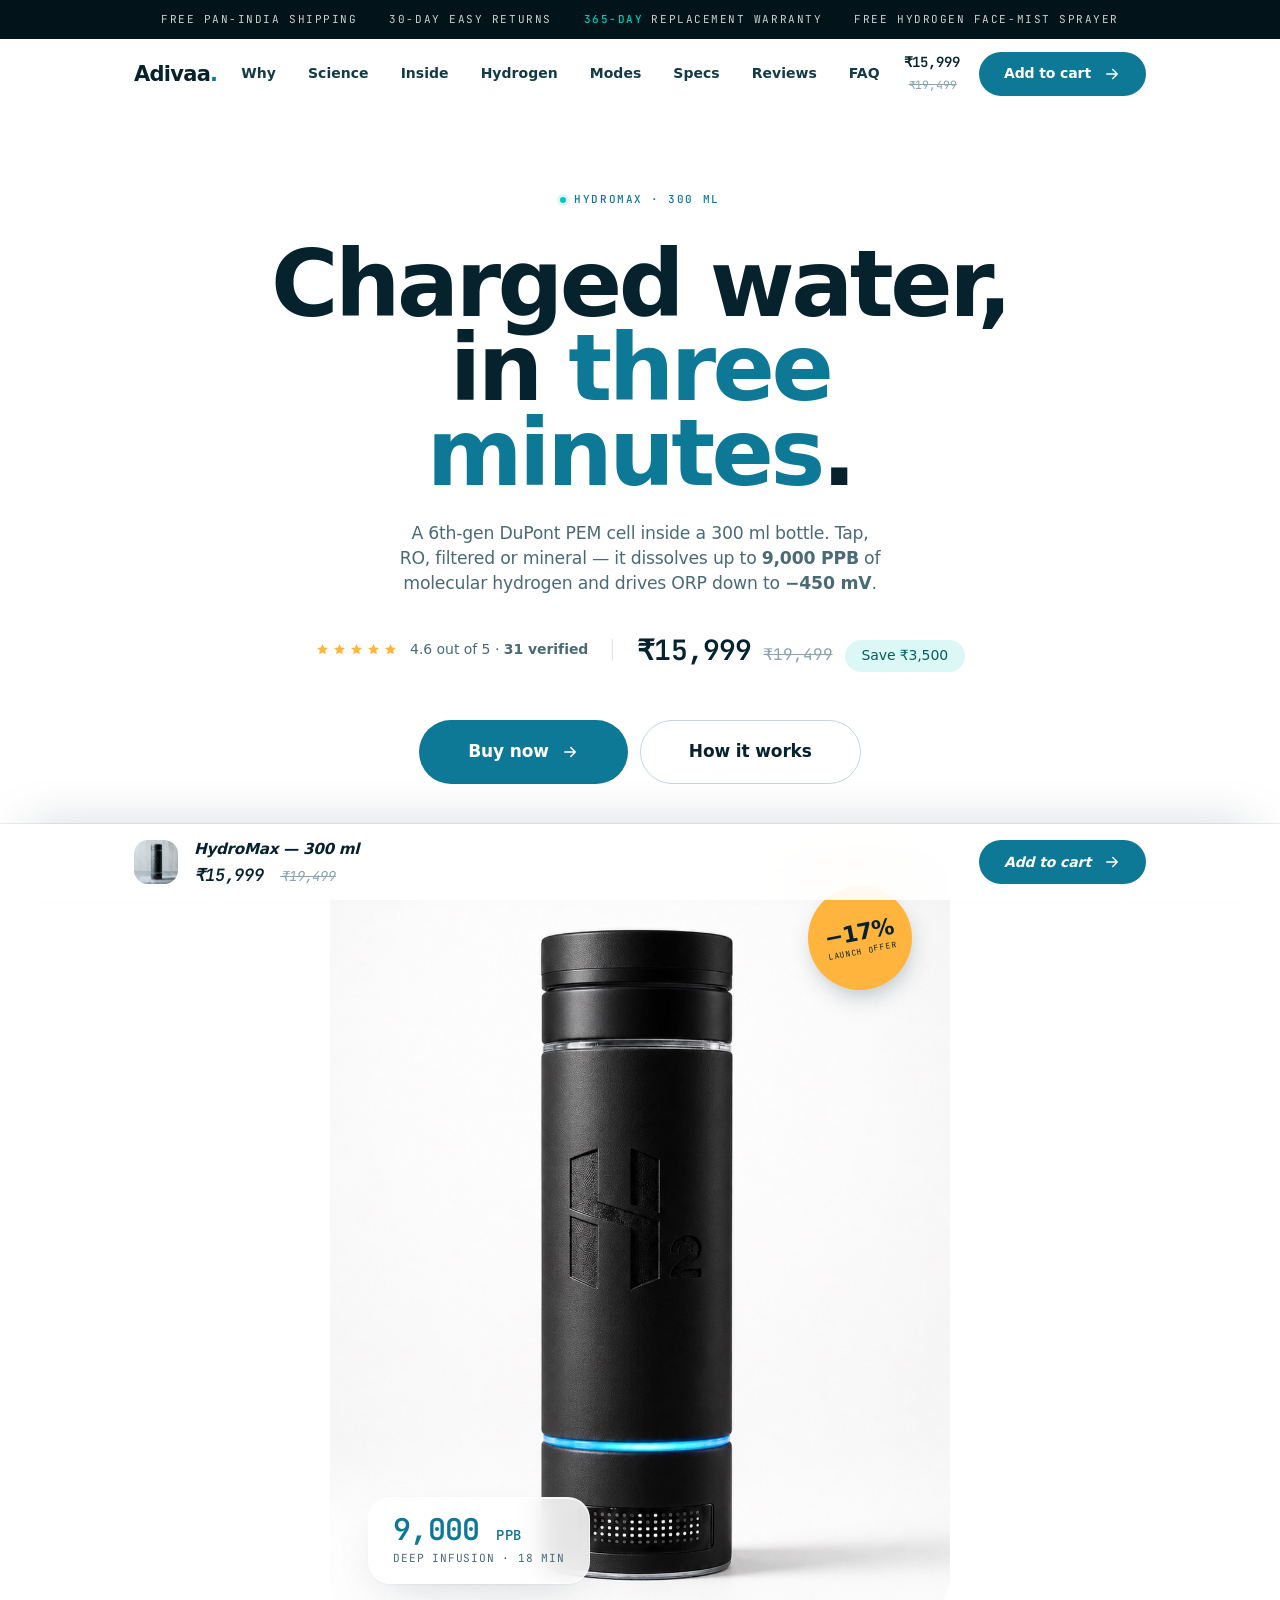
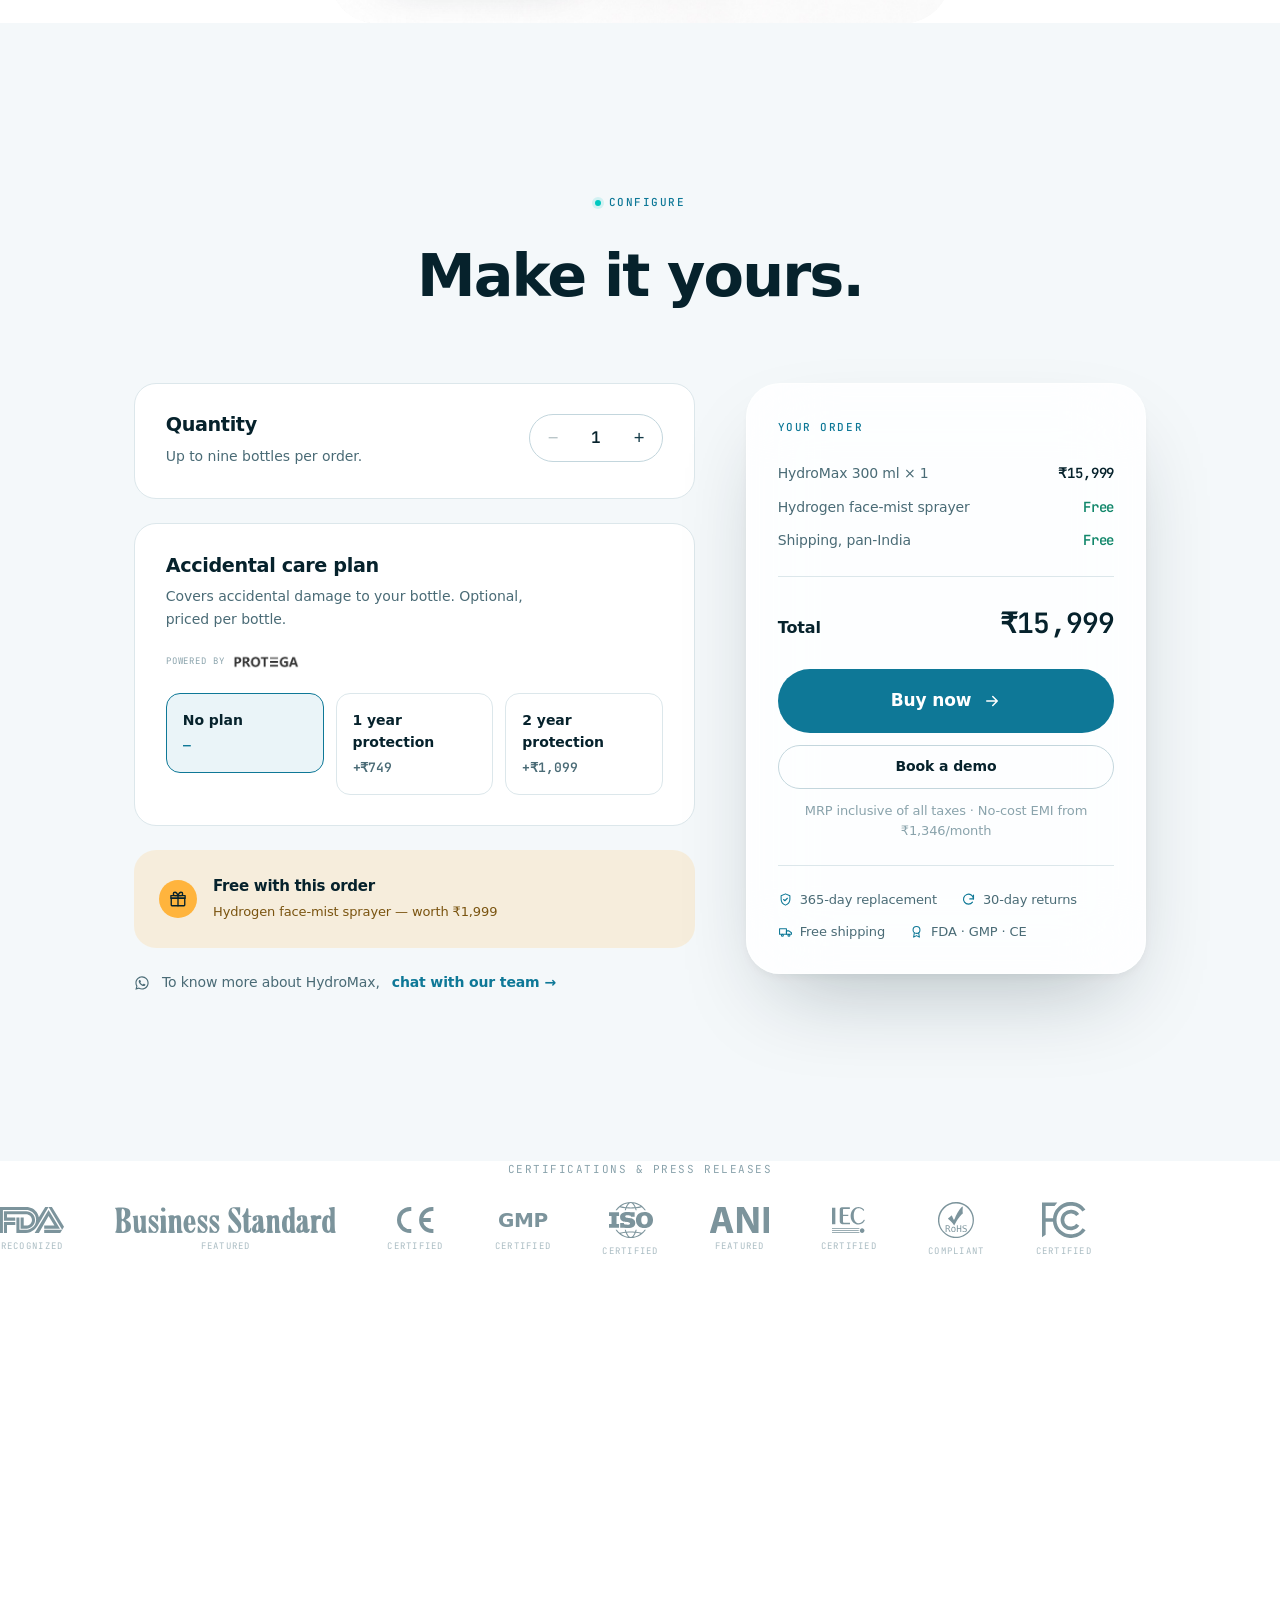
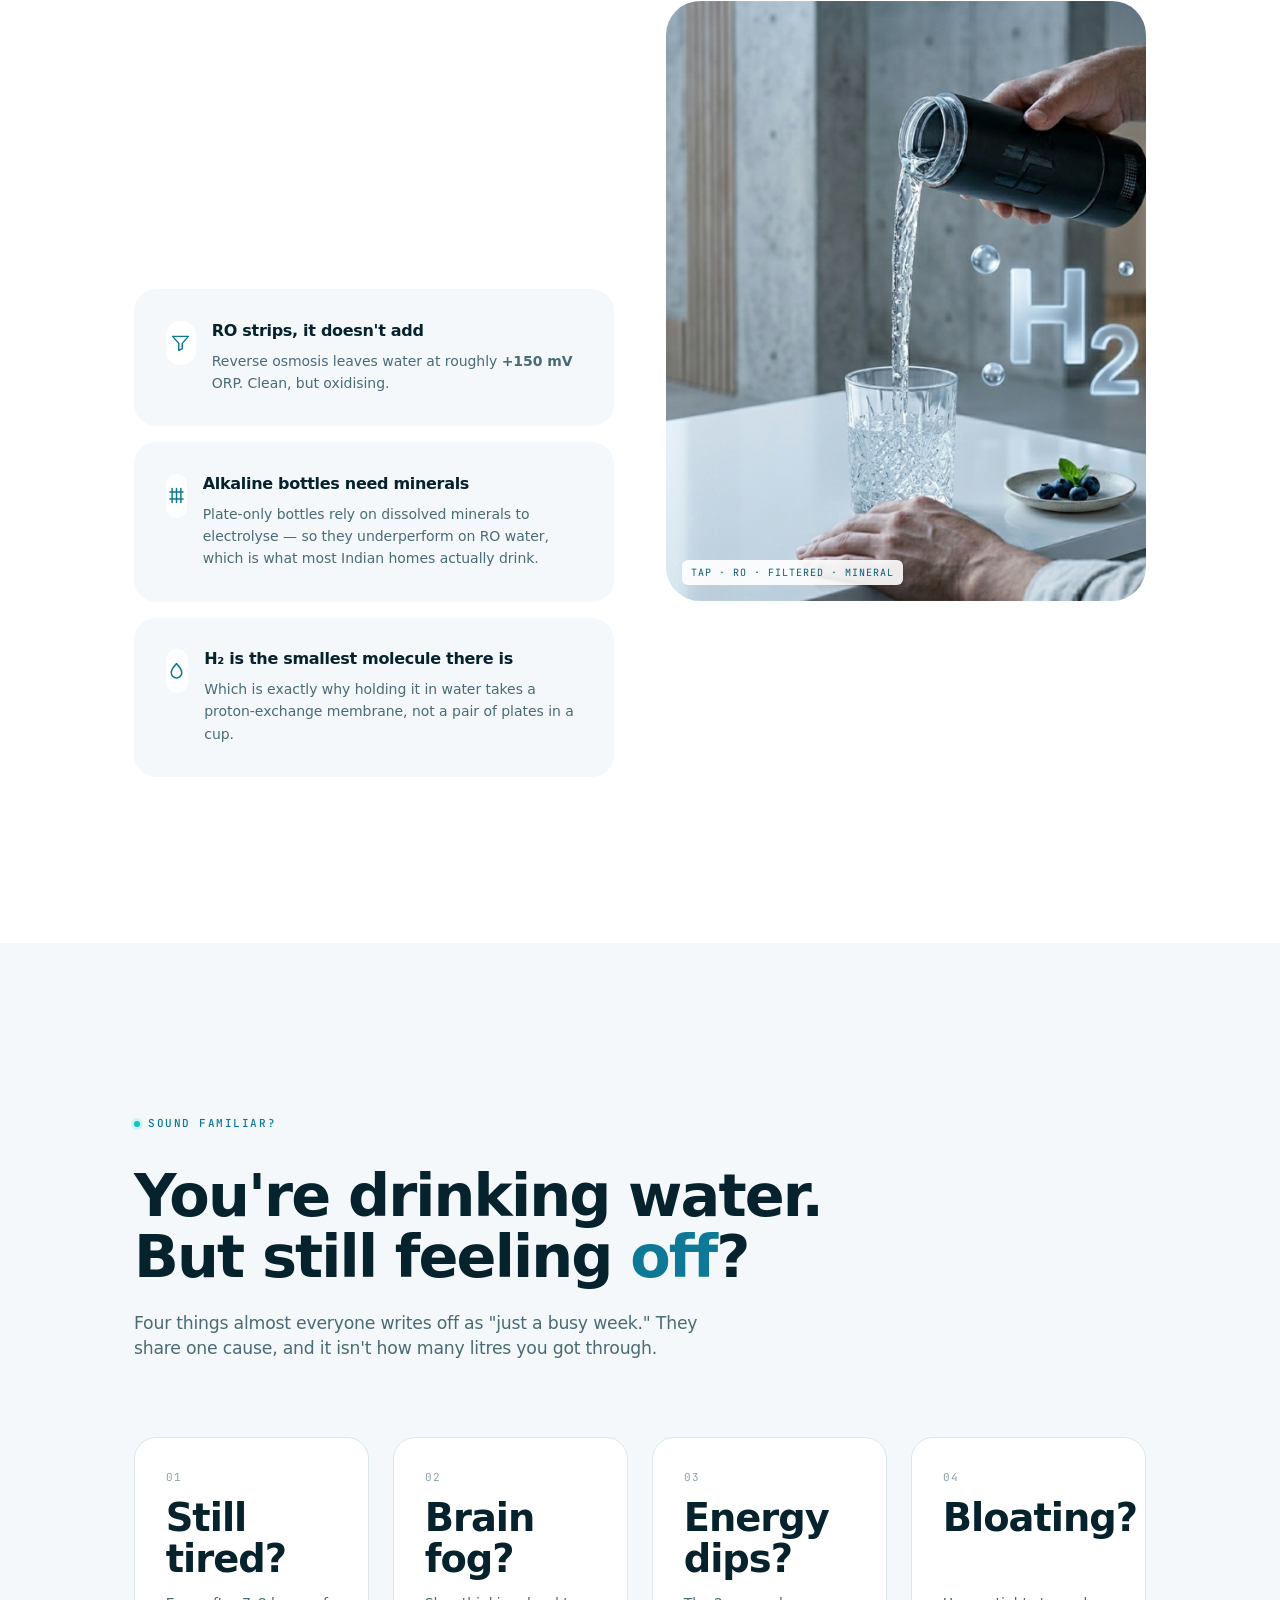
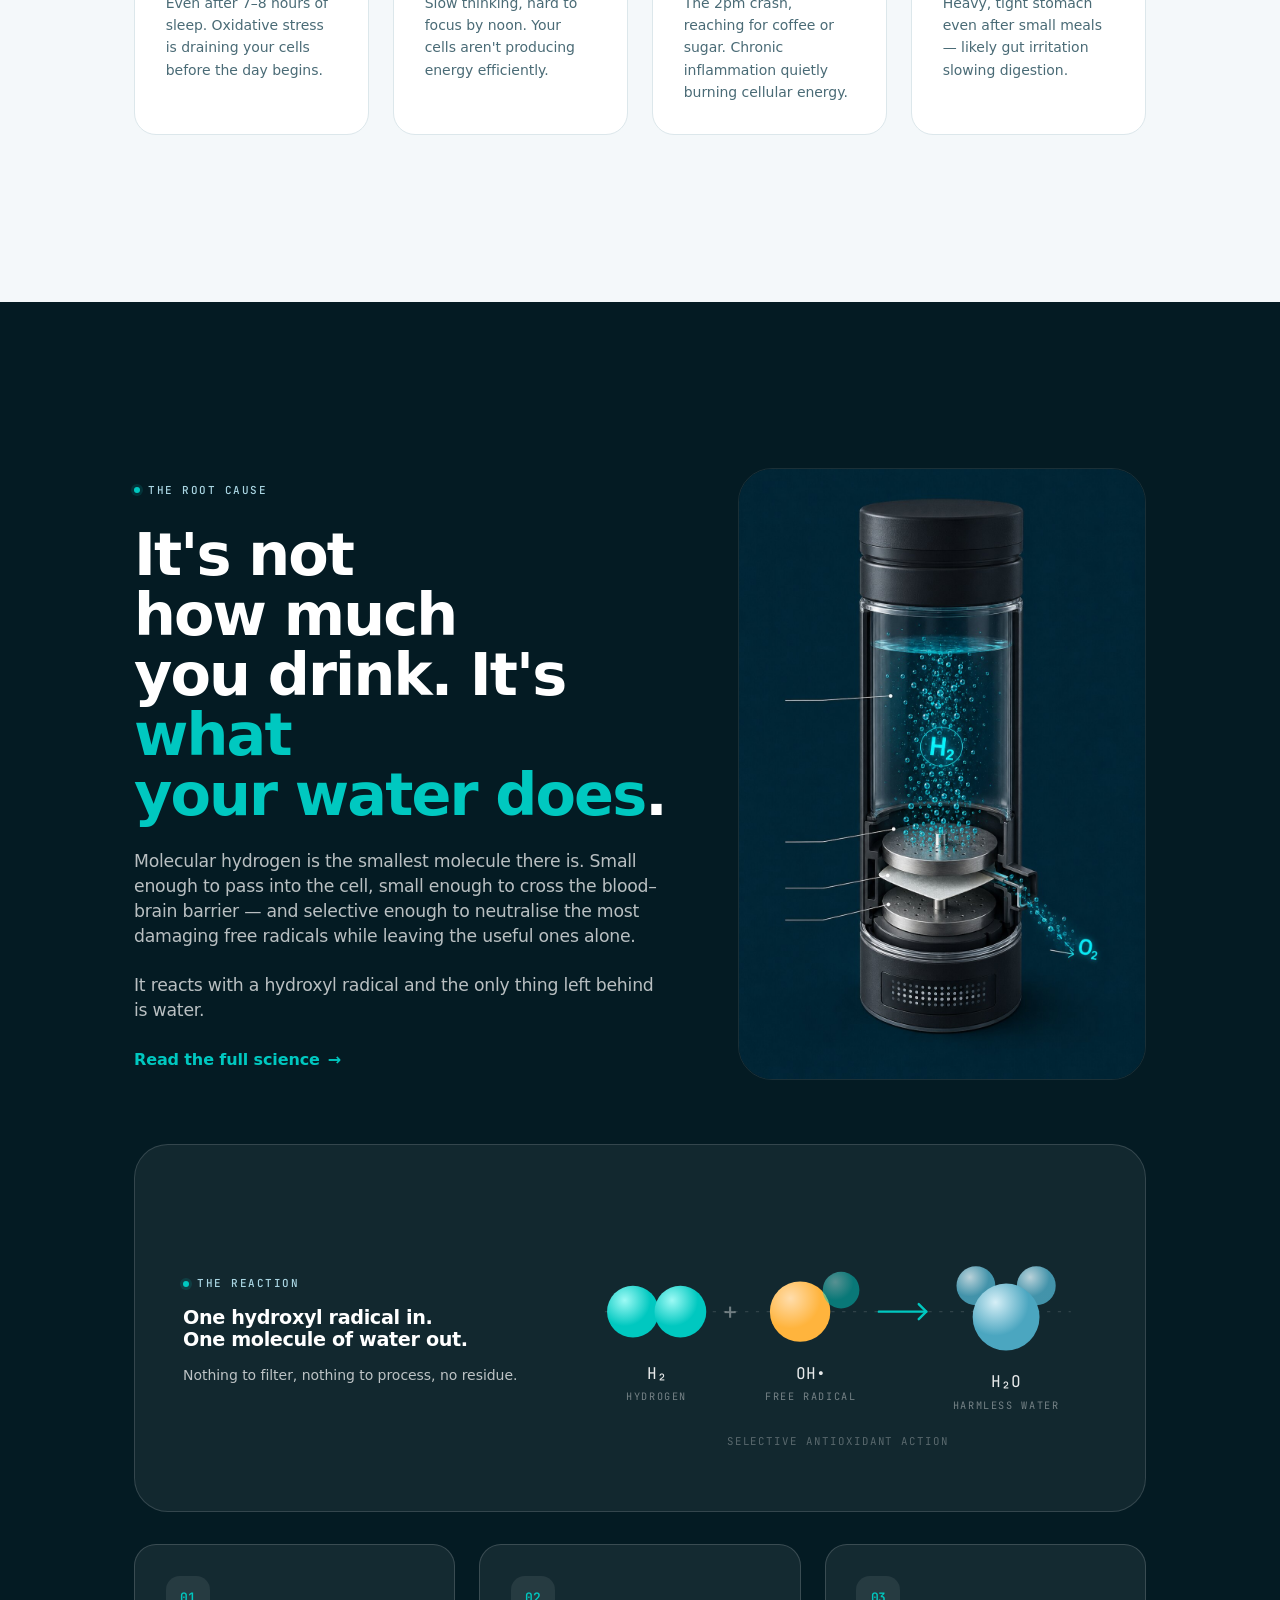
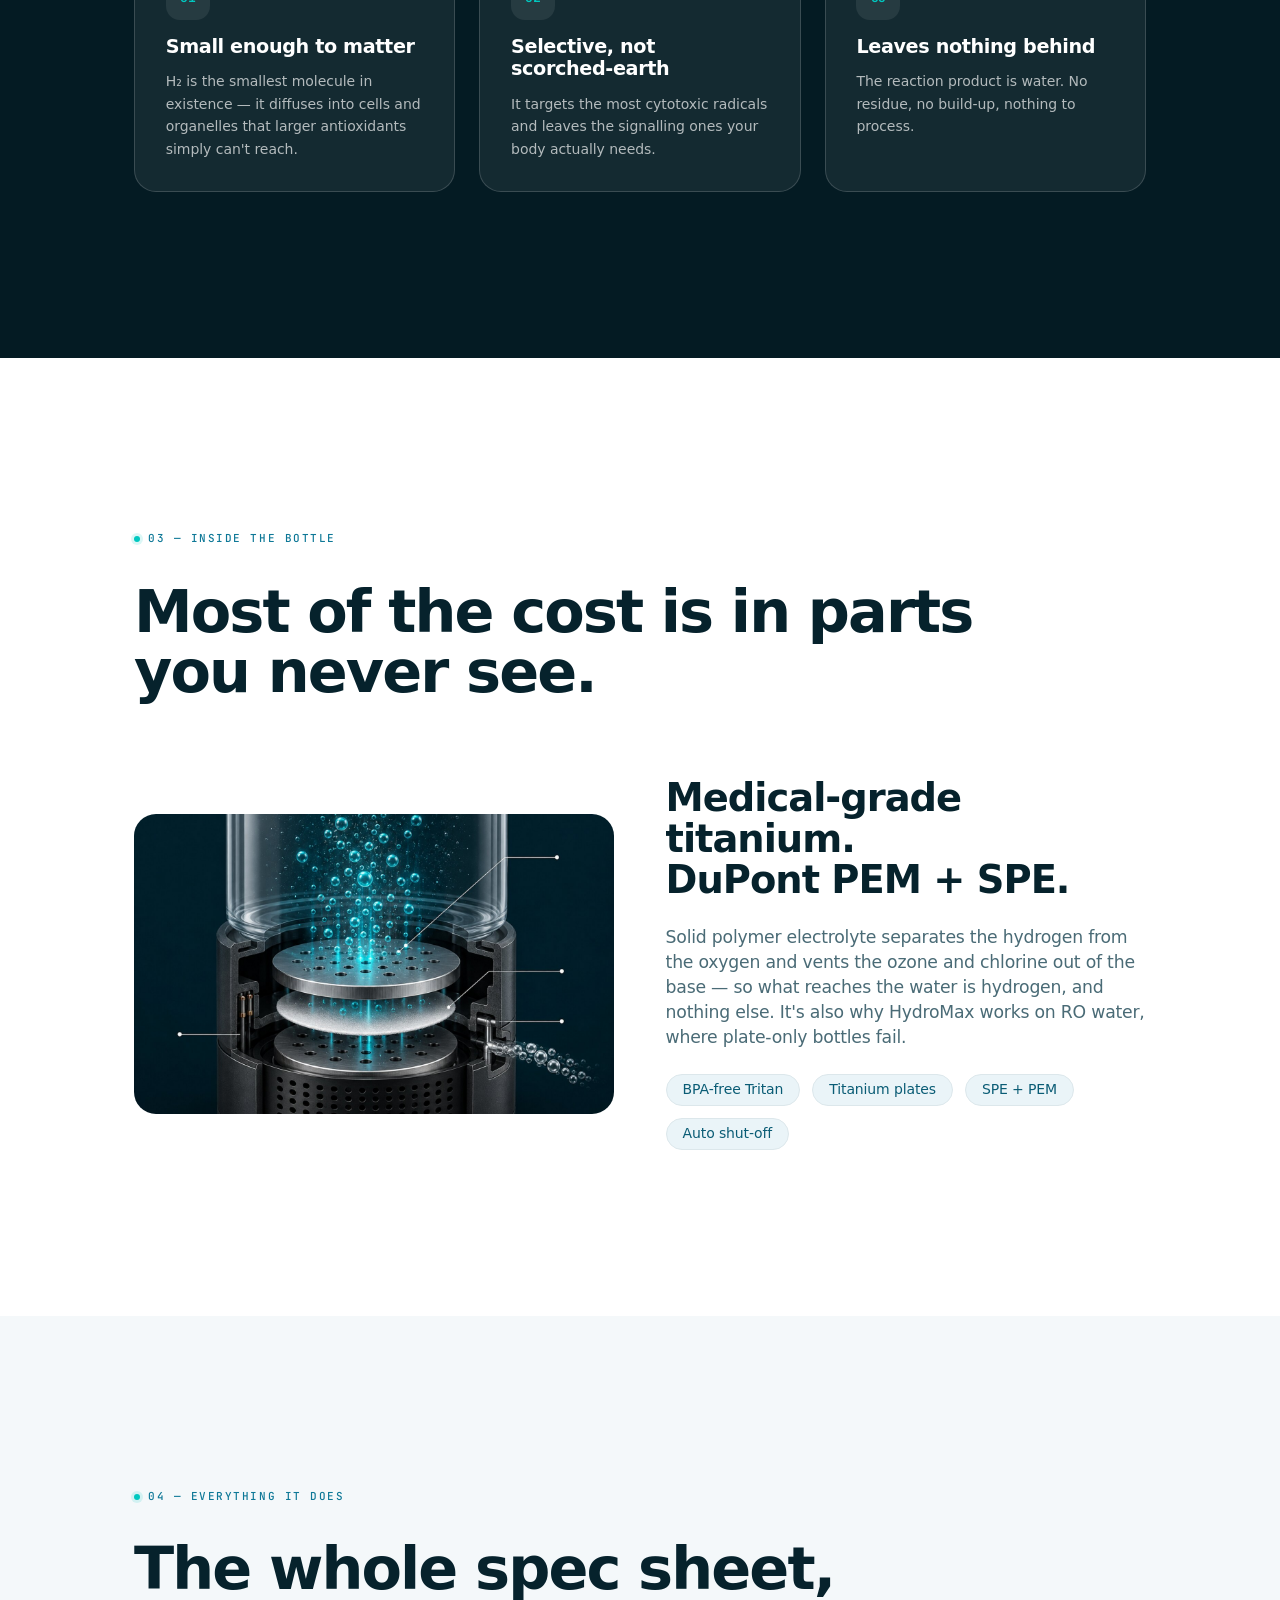
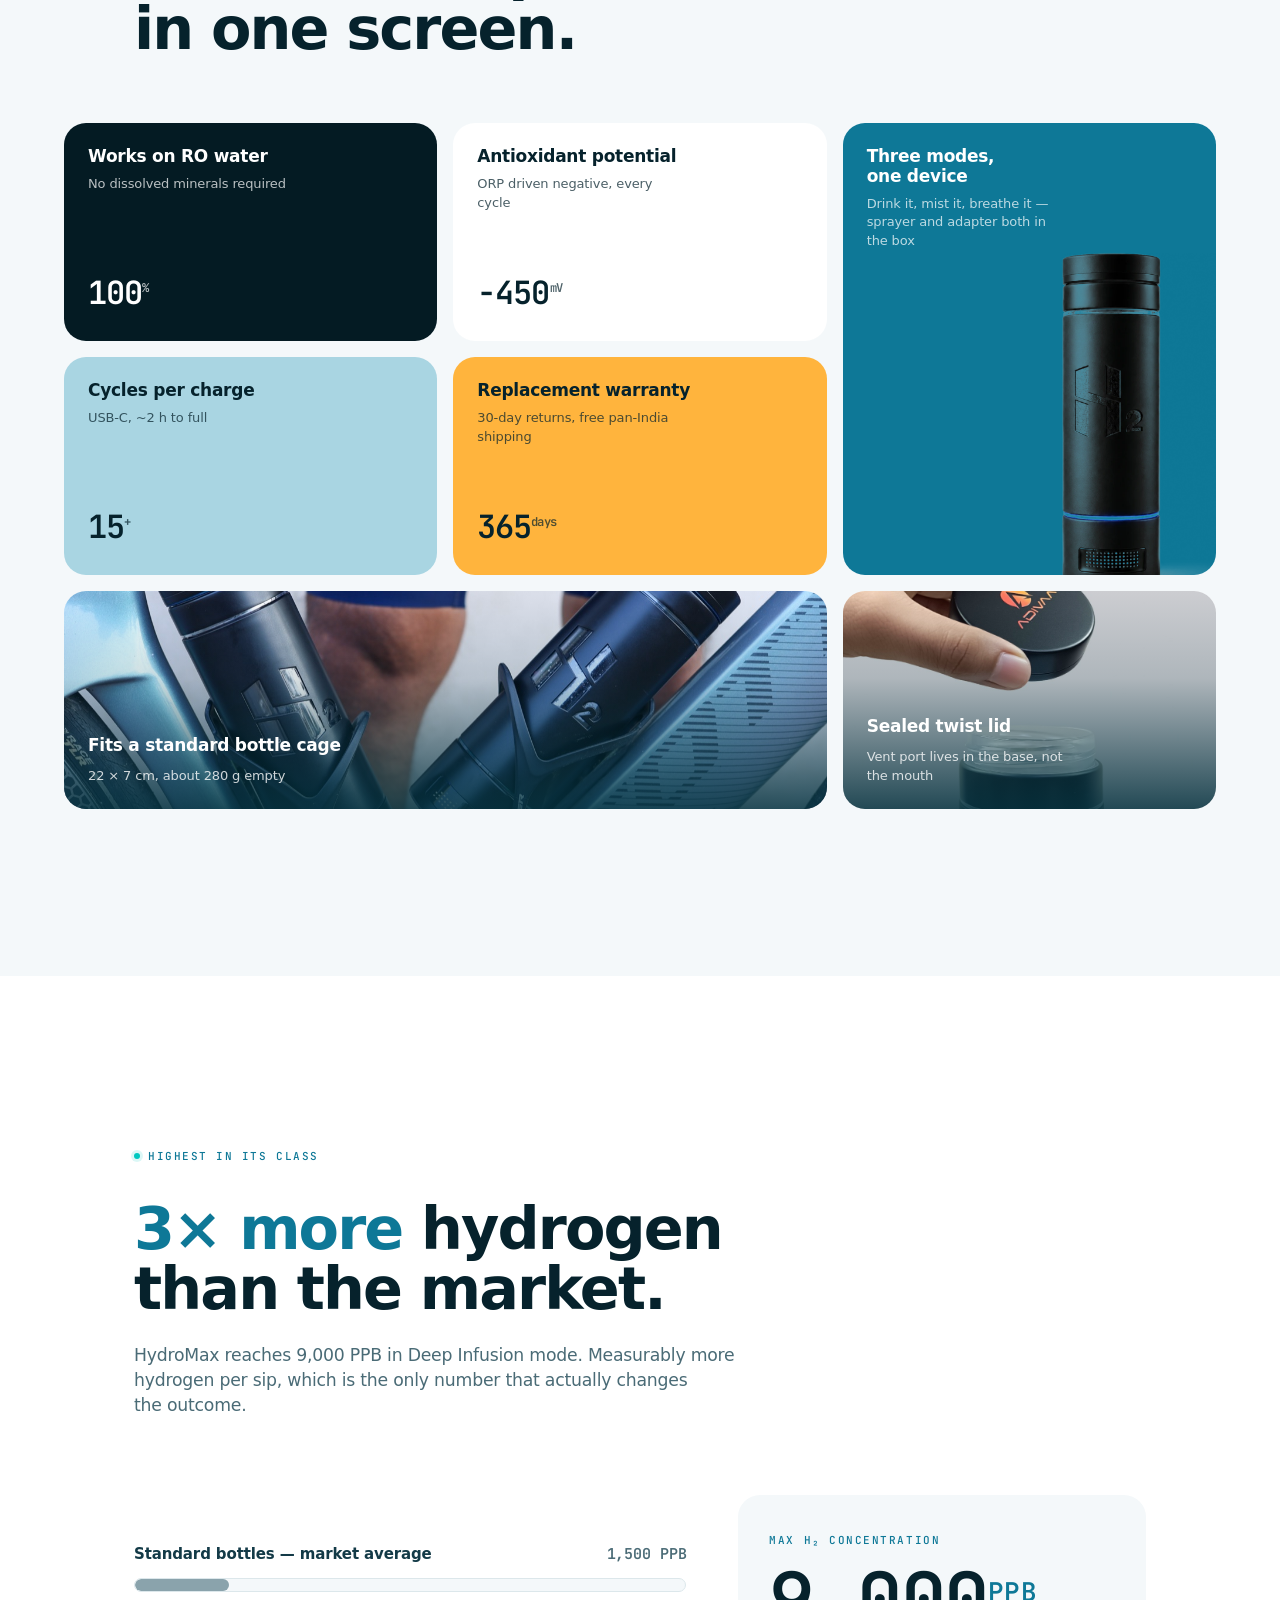
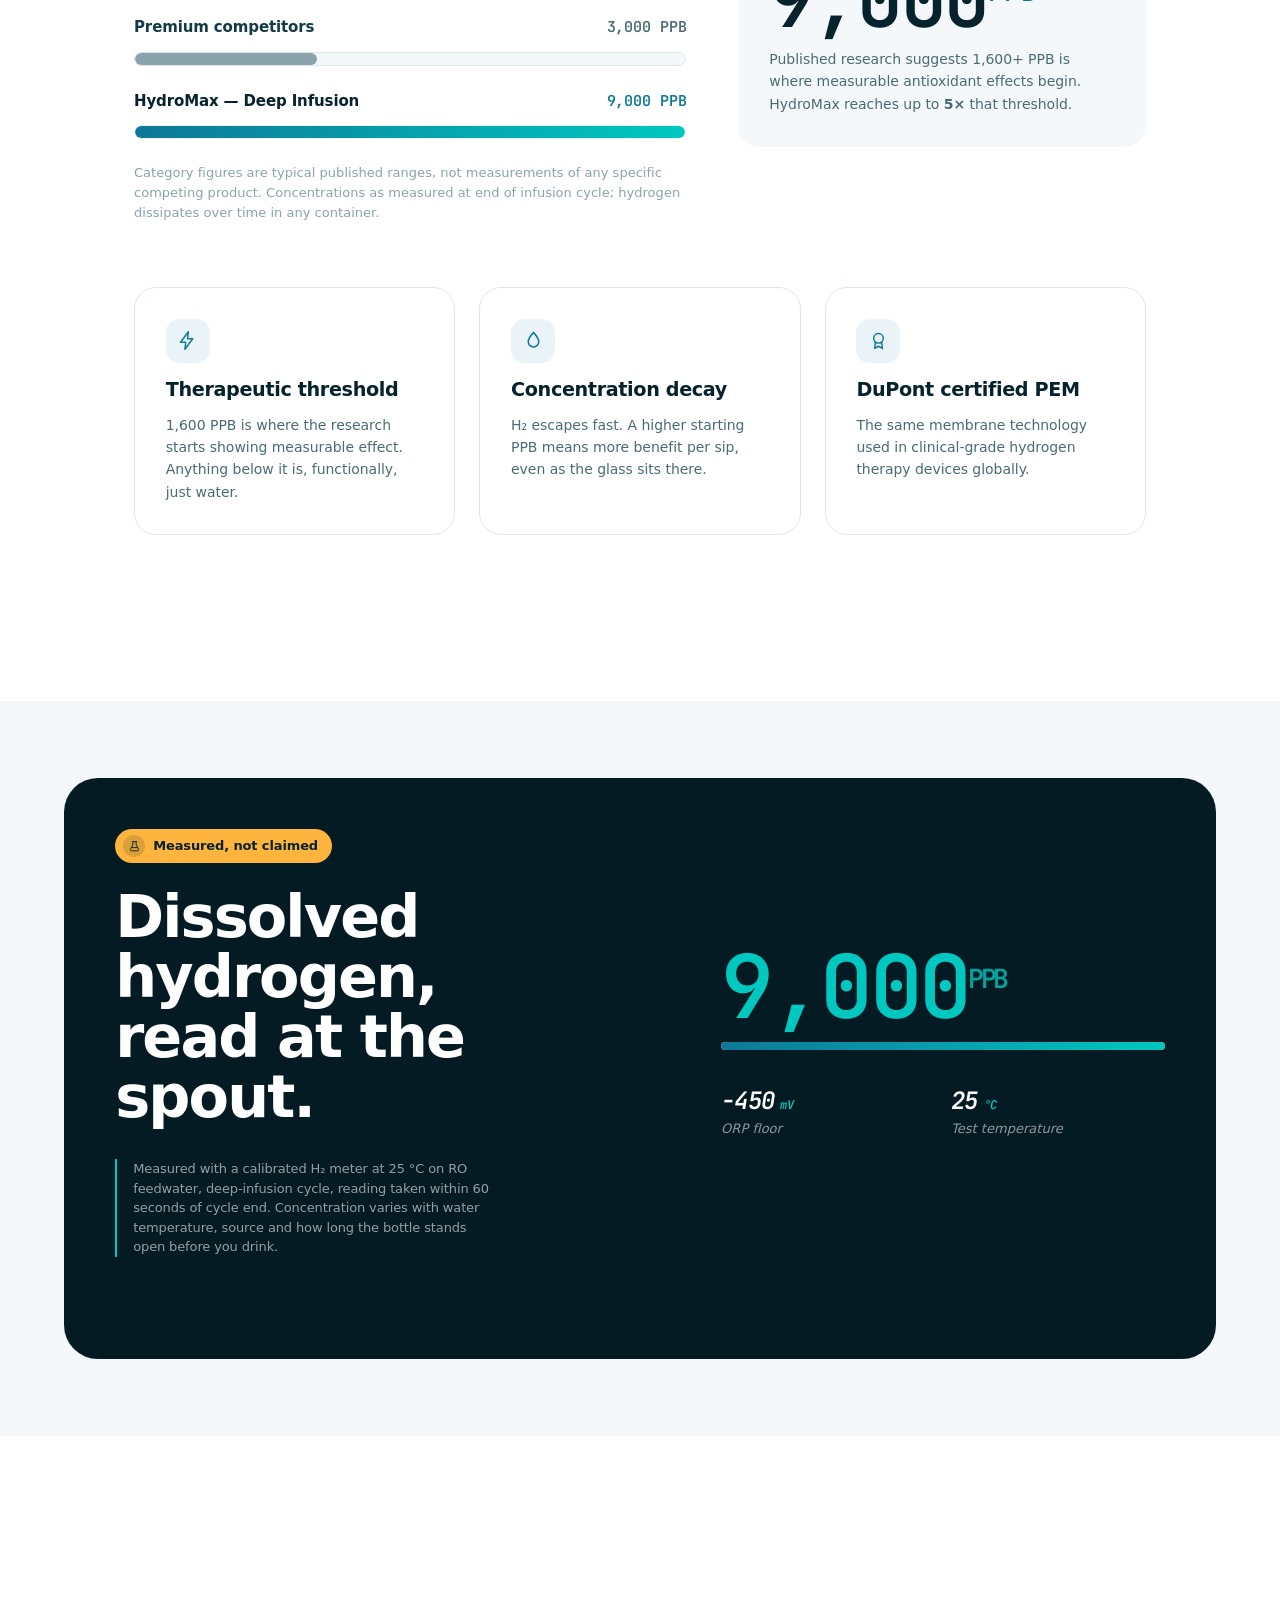
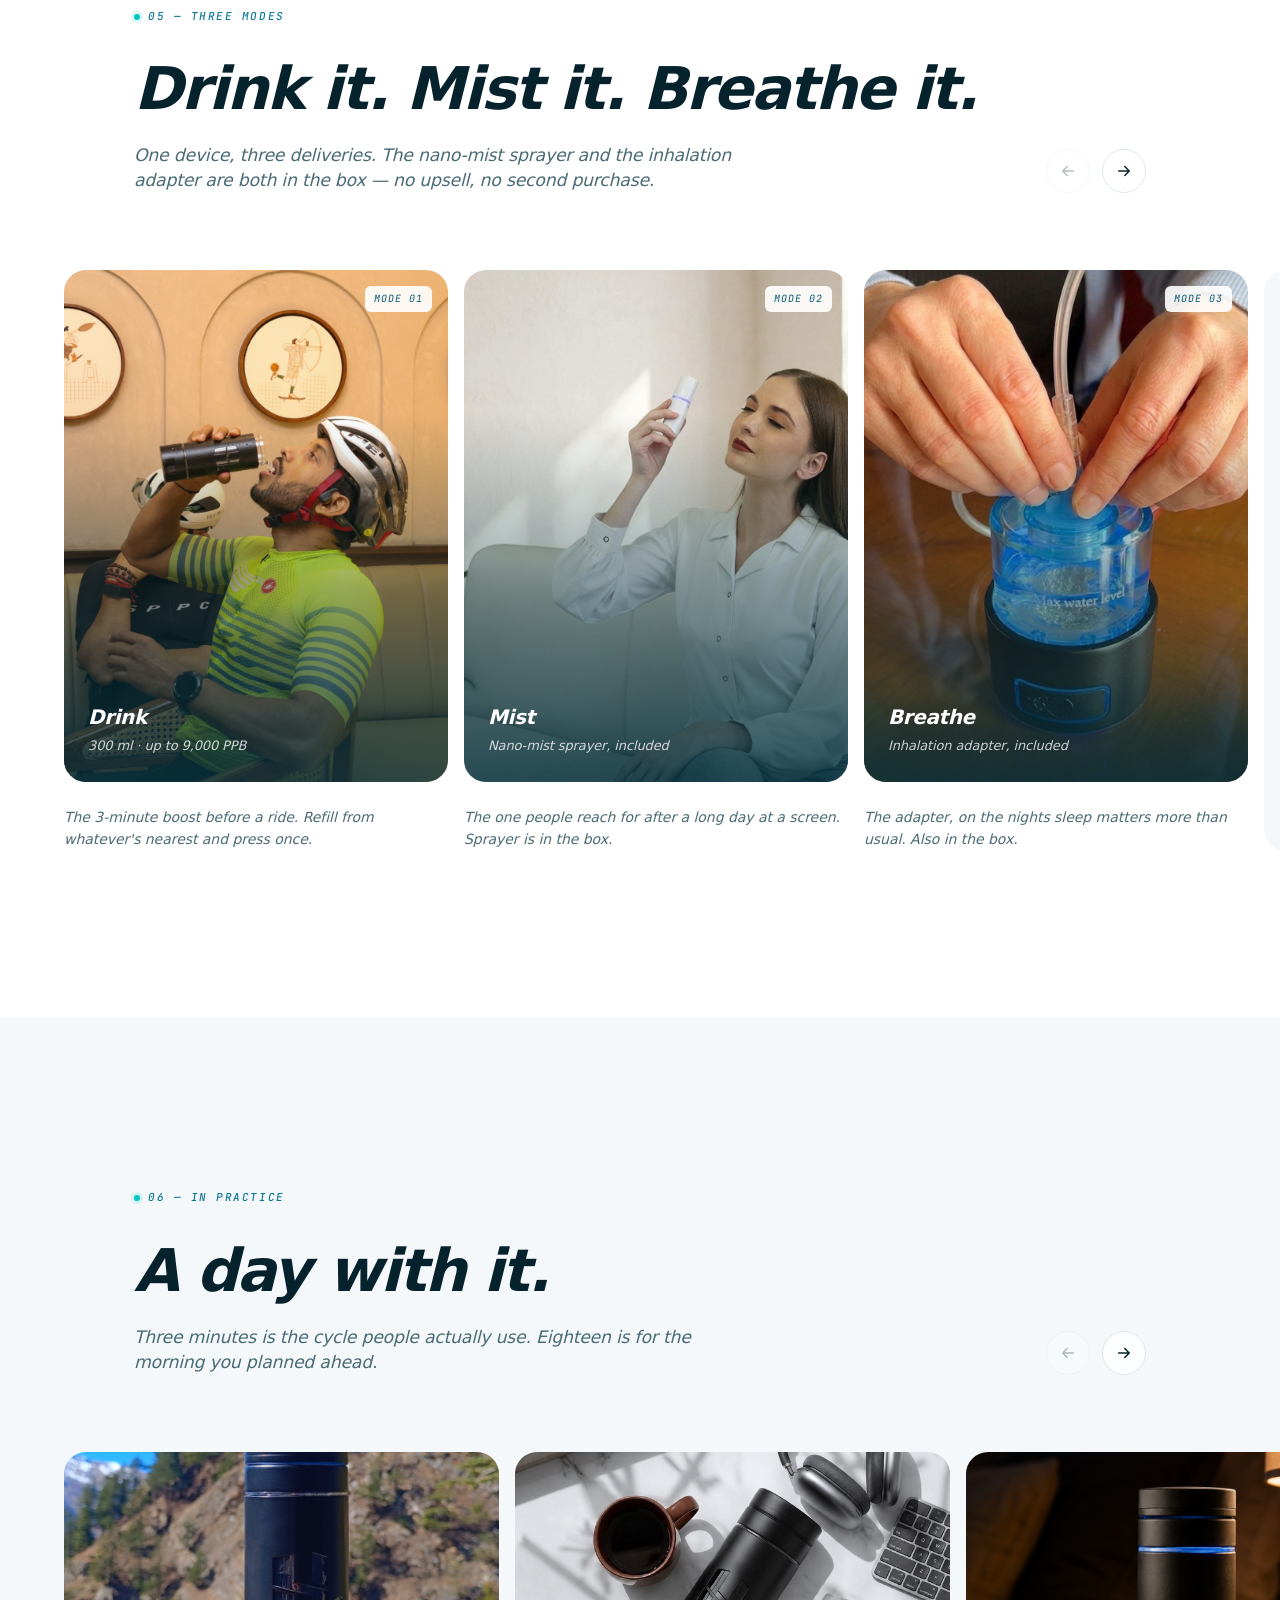
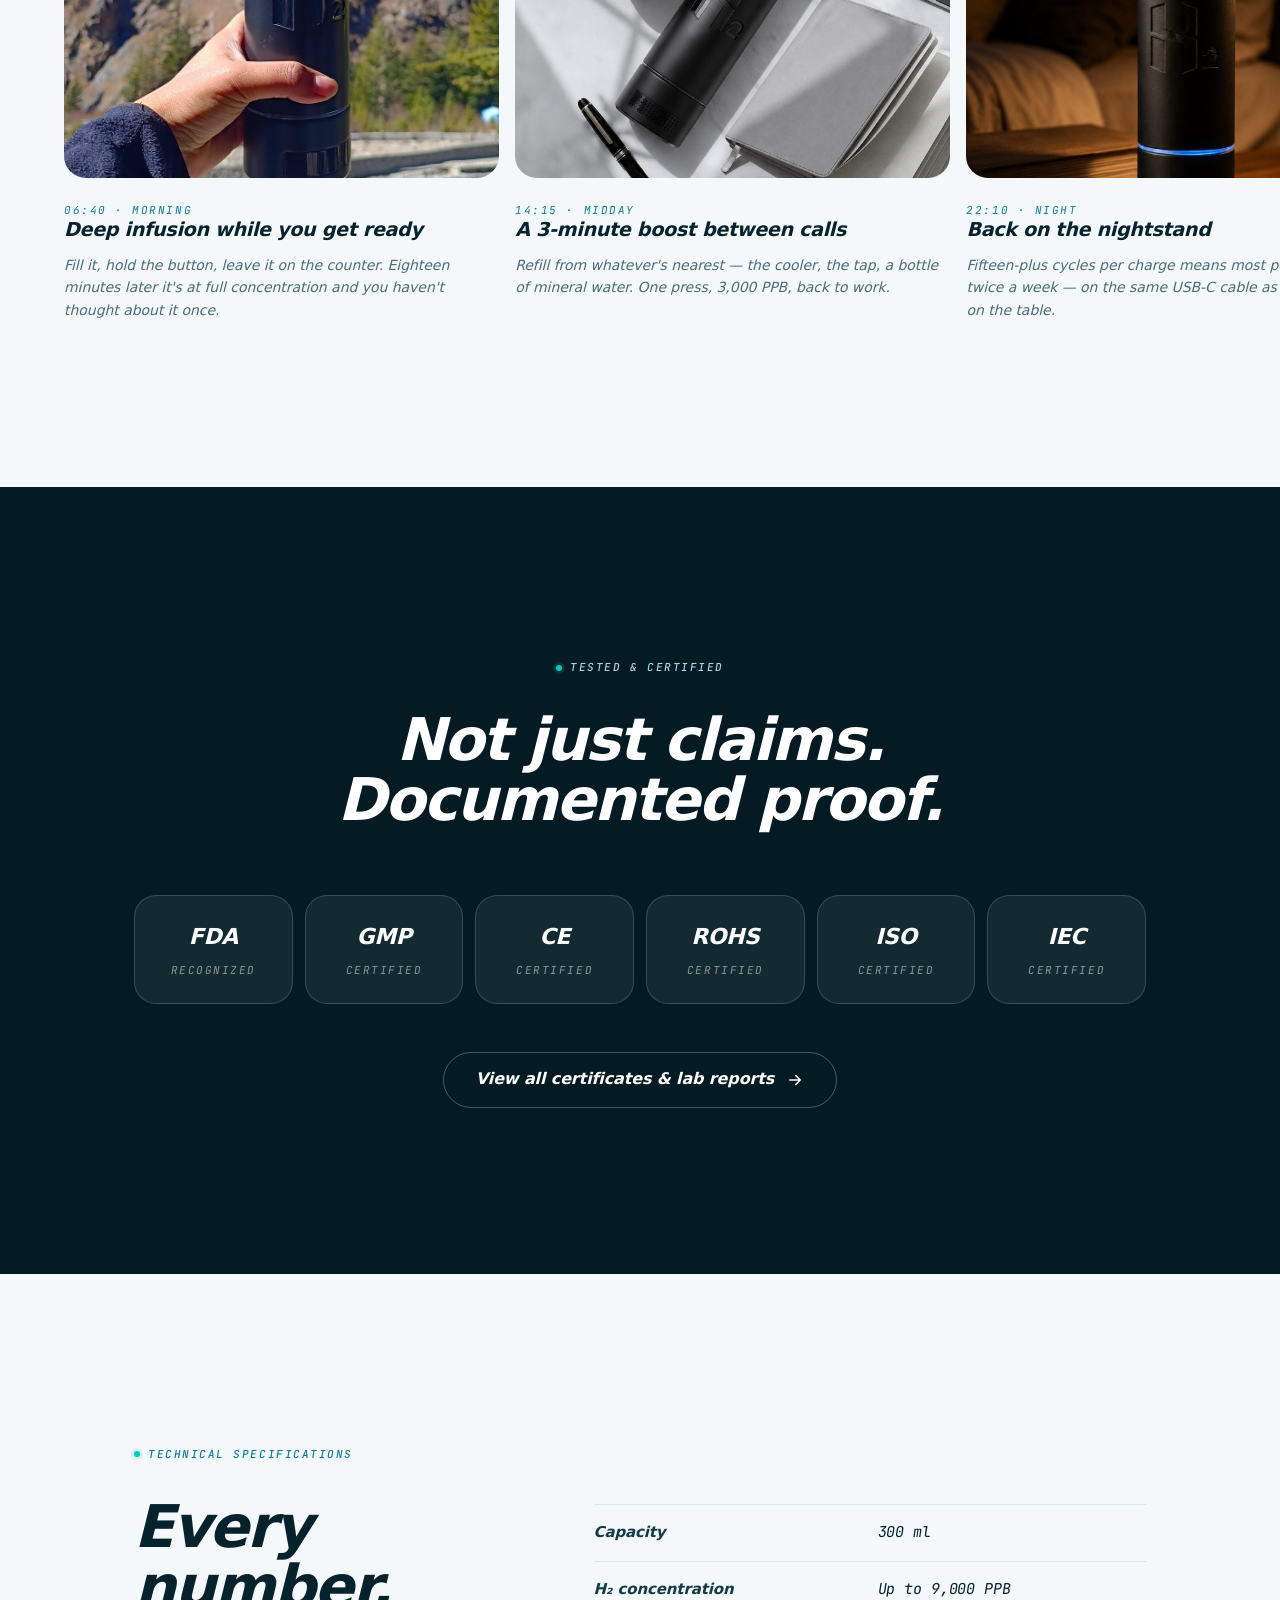
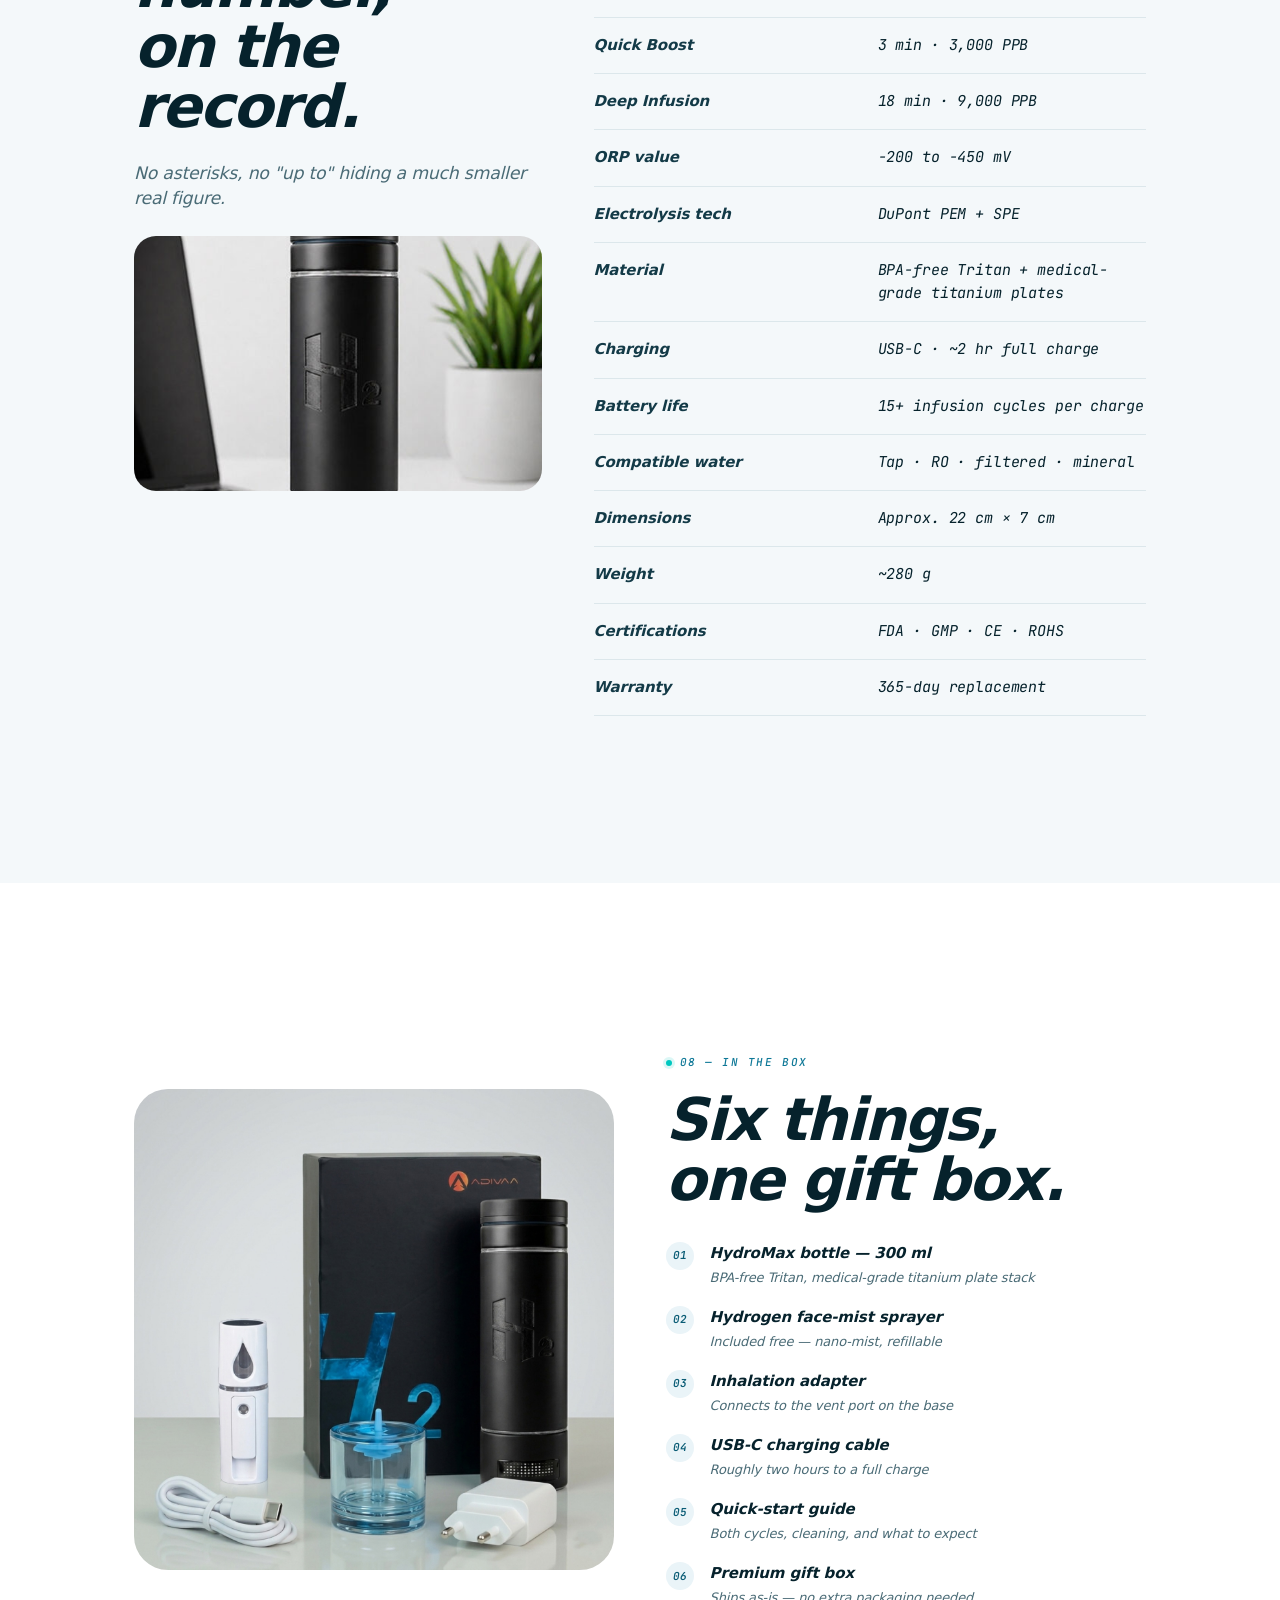
==== commit 0a8602f2: "Three directions, all de-slopped - A and B rebuilt from their branches, not the frozen dir-* tags, s" ====
--- a/apple/index.html
+++ b/apple/index.html
@@ -102,13 +102,13 @@
 <section class="section hero" id="hero">
   <div class="wrap hero__intro">
     <p class="label" data-reveal>HydroMax · 300 ml</p>
-    <h1 class="d1" data-reveal style="--d:70ms">Charged water,<br>in <span class="hi">three minutes</span>.</h1>
-    <p class="lead" data-reveal style="--d:140ms">
+    <h1 class="d1" data-reveal >Charged water,<br>in <span class="hi">three minutes</span>.</h1>
+    <p class="lead" data-reveal >
       A 6th-gen DuPont PEM cell inside a 300 ml bottle. Tap, RO, filtered or mineral —
       it dissolves up to <b>9,000 PPB</b> of molecular hydrogen and drives ORP down to <b>−450 mV</b>.
     </p>
 
-    <div class="hero__meta" data-reveal style="--d:190ms">
+    <div class="hero__meta" data-reveal >
       <span class="hero__rating">
         <span class="stars" aria-hidden="true">
           <svg><use href="#i-star"/></svg><svg><use href="#i-star"/></svg><svg><use href="#i-star"/></svg><svg><use href="#i-star"/></svg><svg><use href="#i-star"/></svg>
@@ -122,7 +122,7 @@
       </span>
     </div>
 
-    <div class="hero__cta" data-reveal style="--d:240ms">
+    <div class="hero__cta" data-reveal >
       <a href="#configure" class="btn btn--primary btn--lg">Buy now <svg class="arw"><use href="#i-arrow"/></svg></a>
       <a href="#science" class="btn btn--ghost btn--lg">How it works</a>
     </div>
@@ -136,7 +136,7 @@
          place only if it adds something, so it carries the offer instead -->
     <div class="hero__sticker"><span class="sticker"><b>−17%</b><span>Launch offer</span></span></div>
     <div class="hero__stat">
-      <div class="num"><span data-count="9000">0</span> <small>PPB</small></div>
+      <div class="num">9,000 <small>PPB</small></div>
       <div class="cap">Deep infusion · 18 min</div>
     </div>
   </div>
@@ -149,7 +149,7 @@
   <div class="wrap">
     <div class="shead shead--center">
       <p class="label" data-reveal>Configure</p>
-      <h2 class="d2" data-reveal style="--d:60ms">Make it yours.</h2>
+      <h2 class="d2" data-reveal >Make it yours.</h2>
     </div>
 
     <div class="config">
@@ -168,7 +168,7 @@
           </div>
         </div>
 
-        <div class="opt" data-reveal style="--d:70ms">
+        <div class="opt" data-reveal >
           <div class="opt__head">
             <div>
               <h3 class="h4">Accidental care plan</h3>
@@ -192,7 +192,7 @@
           </div>
         </div>
 
-        <div class="gift" data-reveal style="--d:140ms">
+        <div class="gift" data-reveal >
           <span class="gift__ico"><svg><use href="#i-gift"/></svg></span>
           <div>
             <b>Free with this order</b>
@@ -200,14 +200,14 @@
           </div>
         </div>
 
-        <p class="wa" data-reveal style="--d:180ms">
+        <p class="wa" data-reveal >
           <svg><use href="#i-wa"/></svg>
           To know more about HydroMax,
           <a href="https://wa.me/919821551009" target="_blank" rel="noopener">chat with our team <span aria-hidden="true">→</span></a>
         </p>
       </div>
 
-      <aside class="config__summary" data-reveal style="--d:100ms">
+      <aside class="config__summary" data-reveal >
         <div class="summary">
           <p class="label label--plain">Your order</p>
           <div class="summary__rows">
@@ -237,7 +237,7 @@
   <p class="marquee__head">Certifications &amp; press releases</p>
   <div class="marquee__viewport">
     <!-- one copy in the markup; app.js clones it once for the seamless loop -->
-    <div class="marquee__track" data-marquee>
+    <div class="marquee__track">
         <span class="mk" title="FDA"><svg class="mk__logo" aria-hidden="true" focusable="false" xmlns="http://www.w3.org/2000/svg" viewBox="2.93 2.65 471.93 191.57" fill="currentColor"><path d="M24.549 194.21H2.934V2.65h190.03c83.355 0 96.509 74.881 96.509 74.881L336.248 2.65h49.015l89.597 145.24-28.068 46.314h-118.14v-23.106h132.14L360.702 2.648s-65.964 114.78-80.125 137.14c-14.162 22.361-40.763 54.411-86.327 54.411h-70.569V80.159h22.361v90.933h51.429c22.744 0 71.554-19.379 71.554-74.162s-52.175-71.926-69.318-71.926H24.547v169.19zm7.4535 0v-81.243h83.479v22.361h-61.119v58.883h-22.361zm83.479-90.933V80.171h-61.119V55.663h140.64c21.082 0 43.466 17.054 43.466 42.023s-22.625 42.112-38.758 42.112h-21.924V80.17h-23.106v81.989h45.03c28.52 0 61.491-24.754 61.491-63.728 0-38.601-29.986-65.218-65.844-65.218h-163.35v70.063h83.479zm142.73 90.933 102.49-169.19 84.225 137.14h-116.27v-22.361h75.28l-43.23-70.436-71.181 124.85h-31.305z" /></svg><span class="mk__cap">Recognized</span></span>
         <span class="mk" title="Business Standard"><svg class="mk__logo" aria-hidden="true" focusable="false" xmlns="http://www.w3.org/2000/svg" viewBox="9 1 374.04 44.03" fill="currentColor"><path d="M 205.238 2.546 C 204.091 3.349, 202.624 5.609, 201.977 7.568 C 200 13.560, 201.465 17.509, 208.404 24.898 C 216.640 33.667, 218.369 36.395, 217.608 39.426 C 216.145 45.255, 209.433 43.004, 205.765 35.454 C 202.562 28.860, 201 29.613, 201.001 37.750 L 201.002 44.500 208.979 44.721 C 215.964 44.914, 217.277 44.666, 219.540 42.719 C 222.691 40.009, 223.762 33.840, 222.006 28.519 C 221.332 26.476, 217.971 21.811, 214.537 18.152 C 207.534 10.690, 205.736 7.851, 206.596 5.611 C 208.477 0.710, 215.078 4.192, 217.175 11.190 C 219.072 17.522, 221 16.040, 221 8.249 L 221 1.499 214.162 1.292 C 209.497 1.151, 206.661 1.549, 205.238 2.546 M 305.750 1.716 C 302.661 2.184, 302.288 3.164, 304.500 5 C 305.501 5.830, 306 8.076, 306 11.745 C 306 16.409, 305.782 17.064, 304.565 16.054 C 302.246 14.129, 296.922 15.196, 294.855 18 C 290.539 23.857, 290.727 37.952, 295.186 42.698 C 297.558 45.223, 302.779 45.821, 304.800 43.800 C 305.733 42.867, 306 42.867, 306 43.800 C 306 44.556, 307.667 45, 310.500 45 C 314.726 45, 316.266 43.900, 314 42.500 C 313.386 42.121, 313 33.990, 313 21.441 L 313 1 310.750 1.150 C 309.512 1.232, 307.262 1.487, 305.750 1.716 M 373.750 1.716 C 370.661 2.184, 370.288 3.164, 372.500 5 C 373.501 5.830, 374 8.076, 374 11.745 C 374 16.409, 373.782 17.064, 372.565 16.054 C 370.246 14.129, 364.922 15.196, 362.855 18 C 358.539 23.857, 358.727 37.952, 363.186 42.698 C 365.558 45.223, 370.779 45.821, 372.800 43.800 C 373.733 42.867, 374 42.867, 374 43.800 C 374 44.556, 375.667 45, 378.500 45 C 382.726 45, 384.266 43.900, 382 42.500 C 381.386 42.121, 381 33.990, 381 21.441 L 381 1 378.750 1.150 C 377.512 1.232, 375.262 1.487, 373.750 1.716 M 9 2.878 C 9 3.360, 9.675 4.315, 10.500 5 C 12.716 6.839, 12.716 40.161, 10.500 42 C 7.603 44.404, 9.079 45, 17.935 45 C 31.677 45, 36 42.364, 36 33.986 C 36 29.133, 34.332 26.713, 29.140 24.031 L 26.780 22.812 29.826 20.959 C 33.522 18.712, 35 16.152, 35 12 C 35 4.504, 30.756 2, 18.050 2 C 13.072 2, 9 2.395, 9 2.878 M 87.384 3.442 C 86.357 6.118, 87.488 8.495, 89.954 8.845 C 93.098 9.291, 95.332 6.489, 93.926 3.862 C 92.745 1.654, 88.182 1.361, 87.384 3.442 M 231 5.050 C 231 7.716, 228.753 12.008, 226.102 14.407 C 223.631 16.644, 223.404 18, 225.500 18 C 226.750 18, 227 19.992, 227 29.929 C 227 43.368, 227.706 45, 233.515 45 C 235.865 45, 237.358 44.327, 238.443 42.777 C 240.185 40.290, 240.538 36, 239 36 C 238.450 36, 238 36.589, 238 37.309 C 238 38.029, 237.339 39.491, 236.532 40.559 C 235.215 42.300, 235.060 41.240, 235.032 30.250 L 235 18 237.500 18 C 238.875 18, 240 17.550, 240 17 C 240 16.450, 238.875 16, 237.500 16 C 235.090 16, 235 15.767, 235 9.500 C 235 3.667, 234.795 3, 233 3 C 231.651 3, 231 3.667, 231 5.050 M 20 13 C 20 22.440, 20.567 23.433, 24 20 C 26.561 17.439, 26.842 7.984, 24.429 5.571 C 20.886 2.029, 20 3.514, 20 13 M 43.250 15.807 C 39.178 16.102, 37.871 17.184, 40 18.500 C 40.566 18.850, 41 23.770, 41 29.837 C 41 42.270, 42.121 45, 47.228 45 C 48.941 45, 51.165 44.255, 52.171 43.345 C 53.873 41.805, 54 41.805, 54 43.345 C 54 44.640, 54.979 45, 58.500 45 C 62.726 45, 64.266 43.900, 62 42.500 C 61.415 42.138, 61 36.407, 61.001 28.691 L 61.001 15.500 56.001 15.847 C 50.728 16.212, 49.986 16.914, 52.590 19.075 C 54.782 20.894, 54.290 38.587, 52.008 39.996 C 49.304 41.665, 48.509 39.129, 48 27.204 L 47.500 15.500 43.250 15.807 M 67.987 17.013 C 65.445 19.555, 65.315 26.021, 67.750 28.714 C 68.713 29.778, 71.638 32.333, 74.250 34.391 C 79.234 38.319, 79.952 39.965, 77.548 41.960 C 75.106 43.987, 71.936 42.109, 69.853 37.401 C 68.782 34.980, 67.477 33, 66.953 33 C 66.429 33, 66 35.619, 66 38.821 L 66 44.642 72.429 44.819 C 78.286 44.981, 79.042 44.762, 80.929 42.363 C 85.071 37.097, 82.897 30.571, 75.471 25.982 C 70.909 23.163, 69.301 20.270, 71.225 18.347 C 73.294 16.278, 75.674 17.643, 77.712 22.067 C 80.299 27.683, 82 27.132, 82 20.679 L 82 15.358 75.987 15.192 C 71.176 15.060, 69.576 15.424, 67.987 17.013 M 88.250 15.723 C 85.031 16.123, 84.071 17.308, 86 18.500 C 86.572 18.853, 87 23.991, 87 30.500 C 87 37.009, 86.572 42.147, 86 42.500 C 83.529 44.027, 85.475 45, 91 45 C 96.525 45, 98.471 44.027, 96 42.500 C 95.414 42.138, 95 36.323, 95 28.441 C 95 13.603, 95.639 14.806, 88.250 15.723 M 100.750 15.689 C 98.815 16.195, 98.455 17.545, 100 18.500 C 100.572 18.853, 101 23.991, 101 30.500 C 101 37.009, 100.572 42.147, 100 42.500 C 97.529 44.027, 99.475 45, 105 45 C 110.525 45, 112.471 44.027, 110 42.500 C 109.438 42.153, 109 37.364, 109 31.563 C 109 23.749, 109.353 20.952, 110.456 20.036 C 113.337 17.646, 114 19.990, 114 32.559 L 114 45 119 45 C 124.146 45, 125.114 44.170, 122.500 42 C 121.334 41.032, 121 38.319, 121 29.812 C 121 23.793, 120.534 17.998, 119.965 16.934 C 118.812 14.780, 114.148 14.315, 110.934 16.035 C 109.601 16.749, 109 16.749, 109 16.035 C 109 15.011, 104.129 14.806, 100.750 15.689 M 130.655 16.133 C 127.889 17.741, 125.047 24.880, 125.022 30.282 C 124.981 39.232, 129.142 45, 135.641 45 C 140.209 45, 141.876 44.140, 143.537 40.928 C 146.408 35.376, 144.806 32.718, 141.787 38.024 C 140.844 39.680, 139.312 41.327, 138.381 41.684 C 135.986 42.603, 133 38.555, 133 34.389 L 133 31 139.351 31 L 145.701 31 144.921 26.067 C 143.995 20.204, 142.638 17.412, 140.043 16.023 C 137.585 14.708, 133.015 14.761, 130.655 16.133 M 150.987 17.013 C 148.445 19.555, 148.315 26.021, 150.750 28.714 C 151.713 29.778, 154.637 32.333, 157.250 34.391 C 162.234 38.319, 162.952 39.965, 160.548 41.960 C 158.106 43.987, 154.936 42.109, 152.853 37.401 C 151.782 34.980, 150.477 33, 149.953 33 C 149.429 33, 149 35.619, 149 38.821 L 149 44.642 155.429 44.819 C 161.286 44.981, 162.042 44.762, 163.929 42.363 C 168.071 37.097, 165.897 30.571, 158.471 25.982 C 153.909 23.163, 152.301 20.270, 154.225 18.347 C 156.294 16.278, 158.674 17.643, 160.712 22.067 C 163.299 27.683, 165 27.132, 165 20.679 L 165 15.358 158.987 15.192 C 154.176 15.060, 152.576 15.424, 150.987 17.013 M 170.987 17.013 C 168.445 19.555, 168.315 26.021, 170.750 28.714 C 171.713 29.778, 174.637 32.333, 177.250 34.391 C 182.234 38.319, 182.952 39.965, 180.548 41.960 C 178.106 43.987, 174.936 42.109, 172.853 37.401 C 171.782 34.980, 170.477 33, 169.953 33 C 169.429 33, 169 35.619, 169 38.821 L 169 44.642 175.429 44.819 C 181.286 44.981, 182.042 44.762, 183.929 42.363 C 188.071 37.097, 185.897 30.571, 178.471 25.982 C 173.909 23.163, 172.301 20.270, 174.225 18.347 C 176.294 16.278, 178.674 17.643, 180.712 22.067 C 183.299 27.683, 185 27.132, 185 20.679 L 185 15.358 178.987 15.192 C 174.176 15.060, 172.576 15.424, 170.987 17.013 M 244.166 16.596 C 240.926 18.866, 241.443 24.351, 244.944 24.845 C 248.055 25.284, 250.333 22.491, 248.959 19.923 C 248.331 18.750, 248.344 17.905, 248.997 17.502 C 250.846 16.359, 252 18.086, 252 21.995 C 252 25.450, 251.582 26.107, 248.160 28.030 C 239.268 33.028, 238.343 45, 246.849 45 C 248.337 45, 250.509 44.331, 251.676 43.514 C 253.552 42.200, 253.863 42.200, 254.367 43.514 C 255.267 45.860, 260.627 45.371, 262.443 42.777 C 263.299 41.555, 264 39.980, 264 39.277 C 264 37.318, 261.024 37.761, 260.825 39.750 C 260.728 40.712, 260.391 36.176, 260.075 29.668 C 259.581 19.506, 259.226 17.636, 257.559 16.418 C 254.942 14.506, 247 14.612, 244.166 16.596 M 266.750 15.689 C 264.815 16.195, 264.455 17.545, 266 18.500 C 266.572 18.853, 267 23.991, 267 30.500 C 267 37.009, 266.572 42.147, 266 42.500 C 263.529 44.027, 265.475 45, 271 45 C 276.525 45, 278.471 44.027, 276 42.500 C 275.438 42.153, 275 37.364, 275 31.563 C 275 23.749, 275.353 20.952, 276.456 20.036 C 279.337 17.646, 280 19.990, 280 32.559 L 280 45 285 45 C 290.146 45, 291.114 44.170, 288.500 42 C 287.334 41.032, 287 38.319, 287 29.812 C 287 23.793, 286.534 17.998, 285.965 16.934 C 284.812 14.780, 280.148 14.315, 276.934 16.035 C 275.601 16.749, 275 16.749, 275 16.035 C 275 15.011, 270.129 14.806, 266.750 15.689 M 319.166 16.596 C 315.926 18.866, 316.443 24.351, 319.944 24.845 C 323.055 25.284, 325.333 22.491, 323.959 19.923 C 323.331 18.750, 323.344 17.905, 323.997 17.502 C 325.846 16.359, 327 18.086, 327 21.995 C 327 25.450, 326.582 26.107, 323.160 28.030 C 314.268 33.028, 313.343 45, 321.849 45 C 323.337 45, 325.509 44.331, 326.676 43.514 C 328.552 42.200, 328.863 42.200, 329.367 43.514 C 330.267 45.860, 335.627 45.371, 337.443 42.777 C 338.299 41.555, 339 39.980, 339 39.277 C 339 37.318, 336.024 37.761, 335.825 39.750 C 335.728 40.712, 335.391 36.176, 335.075 29.668 C 334.581 19.506, 334.226 17.636, 332.559 16.418 C 329.942 14.506, 322 14.612, 319.166 16.596 M 341.008 15.974 C 339.820 16.725, 339.770 17.170, 340.758 18.158 C 342.292 19.692, 342.509 41.567, 341 42.500 C 338.474 44.061, 340.539 45, 346.500 45 C 351.611 45, 353 44.679, 353 43.500 C 353 42.675, 352.325 42, 351.500 42 C 350.287 42, 350.003 40.423, 350.014 33.750 C 350.033 22.122, 350.368 21.263, 354.829 21.393 C 358.265 21.493, 358.500 21.308, 358.500 18.500 C 358.500 15.955, 358.074 15.451, 355.690 15.178 C 354.144 15.001, 352.231 15.393, 351.440 16.050 C 350.418 16.898, 350 16.919, 350 16.122 C 350 14.760, 343.109 14.646, 341.008 15.974 M 134.070 18.870 C 133.481 19.969, 133 22.698, 133 24.934 C 133 28.604, 133.243 29, 135.500 29 C 137.825 29, 138 28.659, 138 24.122 C 138 18.418, 135.850 15.544, 134.070 18.870 M 301.045 19.446 C 299.218 21.647, 299.288 38.716, 301.131 40.559 C 302.047 41.474, 302.997 41.621, 304 41.001 C 306.223 39.627, 306.152 21.729, 303.914 19.488 C 302.485 18.057, 302.201 18.053, 301.045 19.446 M 369.045 19.446 C 367.218 21.647, 367.288 38.716, 369.131 40.559 C 370.047 41.474, 370.997 41.621, 372 41.001 C 374.223 39.627, 374.152 21.729, 371.914 19.488 C 370.485 18.057, 370.201 18.053, 369.045 19.446 M 20 32.941 C 20 38.074, 20.445 42.157, 21.044 42.527 C 21.618 42.882, 23.193 42.448, 24.544 41.563 C 26.661 40.176, 27 39.192, 27 34.431 C 27 29.902, 26.559 28.468, 24.545 26.455 C 20.559 22.468, 20 23.265, 20 32.941 M 249.750 30.973 C 247.804 33.722, 247.403 39.513, 249.087 40.554 C 251.103 41.799, 252.116 39.317, 251.807 33.893 L 251.500 28.500 249.750 30.973 M 324.750 30.973 C 322.804 33.722, 322.403 39.513, 324.087 40.554 C 326.103 41.799, 327.116 39.317, 326.807 33.893 L 326.500 28.500 324.750 30.973" stroke="none" fill="currentColor" fill-rule="evenodd" /></svg><span class="mk__cap">Featured</span></span>
         <span class="mk" title="CE"><svg class="mk__logo" aria-hidden="true" focusable="false" xmlns="http://www.w3.org/2000/svg" viewBox="0 0 280 200" fill="currentColor"><path d="M110,199.498744A100,100 0 0 1 100,200A100,100 0 0 1 100,0A100,100 0 0 1 110,0.501256L110,30.501256A70,70 0 0 0 100,30A70,70 0 0 0 100,170A70,70 0 0 0 110,169.498744Z" fill="currentColor" /><path d="M280,199.498744A100,100 0 0 1 270,200A100,100 0 0 1 270,0A100,100 0 0 1 280,0.501256L280,30.501256A70,70 0 0 0 270,30A70,70 0 0 0 201.620283,85L260,85L260,115L201.620283,115A70,70 0 0 0 270,170A70,70 0 0 0 280,169.498744Z" fill="currentColor" /></svg><span class="mk__cap">Certified</span></span>
@@ -257,27 +257,27 @@
     <div class="split">
       <div>
         <p class="label" data-reveal>01 — The gap</p>
-        <h2 class="d2 mt-4" data-reveal style="--d:60ms">Your RO gave you clean water.<br>It didn't give you <span class="hi">this</span>.</h2>
-        <p class="lead mt-4" data-reveal style="--d:120ms">
+        <h2 class="d2 mt-4" data-reveal >Your RO gave you clean water.<br>It didn't give you <span class="hi">this</span>.</h2>
+        <p class="lead mt-4" data-reveal >
           Filtration removes what you don't want. It doesn't add anything back — and it leaves the
           water's oxidation-reduction potential sitting on the wrong side of zero.
         </p>
         <div class="grid mt-6" style="gap:var(--s-4)">
-          <div class="card card--fill" data-reveal style="--d:160ms">
+          <div class="card card--fill" data-reveal >
             <div style="display:flex;gap:var(--s-4);align-items:flex-start">
               <div class="card__icon" style="margin:0;background:var(--paper)"><svg><use href="#i-filter"/></svg></div>
               <div><h3 class="h5">RO strips, it doesn't add</h3>
               <p class="body-sm mt-2">Reverse osmosis leaves water at roughly <b>+150 mV</b> ORP. Clean, but oxidising.</p></div>
             </div>
           </div>
-          <div class="card card--fill" data-reveal style="--d:220ms">
+          <div class="card card--fill" data-reveal >
             <div style="display:flex;gap:var(--s-4);align-items:flex-start">
               <div class="card__icon" style="margin:0;background:var(--paper)"><svg><use href="#i-plates"/></svg></div>
               <div><h3 class="h5">Alkaline bottles need minerals</h3>
               <p class="body-sm mt-2">Plate-only bottles rely on dissolved minerals to electrolyse — so they underperform on RO water, which is what most Indian homes actually drink.</p></div>
             </div>
           </div>
-          <div class="card card--fill" data-reveal style="--d:280ms">
+          <div class="card card--fill" data-reveal >
             <div style="display:flex;gap:var(--s-4);align-items:flex-start">
               <div class="card__icon" style="margin:0;background:var(--paper)"><svg><use href="#i-drop"/></svg></div>
               <div><h3 class="h5">H₂ is the smallest molecule there is</h3>
@@ -286,7 +286,7 @@
           </div>
         </div>
       </div>
-      <figure class="frame frame--lg split__media" data-reveal style="--d:100ms;aspect-ratio:4/5">
+      <figure class="frame frame--lg split__media" data-reveal style="aspect-ratio:4/5">
         <img src="assets/pour.jpg" alt="Water being poured from the HydroMax bottle into a glass" loading="lazy">
         <figcaption>Tap · RO · filtered · mineral</figcaption>
       </figure>
@@ -299,8 +299,8 @@
   <div class="wrap">
     <div class="shead">
       <p class="label" data-reveal>Sound familiar?</p>
-      <h2 class="d2" data-reveal style="--d:60ms">You're drinking water.<br>But still feeling <span class="hi">off</span>?</h2>
-      <p class="lead" data-reveal style="--d:120ms">
+      <h2 class="d2" data-reveal >You're drinking water.<br>But still feeling <span class="hi">off</span>?</h2>
+      <p class="lead" data-reveal >
         Four things almost everyone writes off as "just a busy week." They share one cause,
         and it isn't how many litres you got through.
       </p>
@@ -312,17 +312,17 @@
         <h3 class="symptom__q">Still tired?</h3>
         <p class="body-sm">Even after 7–8 hours of sleep. Oxidative stress is draining your cells before the day begins.</p>
       </article>
-      <article class="card card--hover symptom" data-reveal style="--d:70ms">
+      <article class="card card--hover symptom" data-reveal >
         <p class="symptom__n">02</p>
         <h3 class="symptom__q">Brain fog?</h3>
         <p class="body-sm">Slow thinking, hard to focus by noon. Your cells aren't producing energy efficiently.</p>
       </article>
-      <article class="card card--hover symptom" data-reveal style="--d:140ms">
+      <article class="card card--hover symptom" data-reveal >
         <p class="symptom__n">03</p>
         <h3 class="symptom__q">Energy dips?</h3>
         <p class="body-sm">The 2pm crash, reaching for coffee or sugar. Chronic inflammation quietly burning cellular energy.</p>
       </article>
-      <article class="card card--hover symptom" data-reveal style="--d:210ms">
+      <article class="card card--hover symptom" data-reveal >
         <p class="symptom__n">04</p>
         <h3 class="symptom__q">Bloating?</h3>
         <p class="body-sm">Heavy, tight stomach even after small meals — likely gut irritation slowing digestion.</p>
@@ -333,26 +333,25 @@
 
 <!-- ══════════════ 05 · THE ROOT CAUSE — session 1 · DEEP ══════════════ -->
 <section class="section section--deep section--clip" id="science">
-  <div class="bubbles" data-bubbles="20"></div>
   <div class="wrap" style="position:relative;z-index:2">
     <div class="split split--wide">
       <div class="split__copy">
         <p class="label" data-reveal>The root cause</p>
-        <h2 class="d2" data-reveal style="--d:60ms">It's not how much<br>you drink. It's <span class="hi">what<br>your water does</span>.</h2>
-        <p class="lead" data-reveal style="--d:120ms">
+        <h2 class="d2" data-reveal >It's not how much<br>you drink. It's <span class="hi">what<br>your water does</span>.</h2>
+        <p class="lead" data-reveal >
           Molecular hydrogen is the smallest molecule there is. Small enough to pass into the cell,
           small enough to cross the blood–brain barrier — and selective enough to neutralise
           the most damaging free radicals while leaving the useful ones alone.
         </p>
-        <p class="lead" data-reveal style="--d:160ms">
+        <p class="lead" data-reveal >
           It reacts with a hydroxyl radical and the only thing left behind is water.
         </p>
-        <div data-reveal style="--d:220ms">
+        <div data-reveal >
           <a href="#ppb" class="tlink">Read the full science <span aria-hidden="true">→</span></a>
         </div>
       </div>
 
-      <div class="media media--cutaway" data-reveal style="--d:120ms">
+      <div class="media media--cutaway" data-reveal >
         <img src="assets/cutaway-full.jpg" alt="Cutaway of the HydroMax base: titanium plates separated by a PEM membrane, hydrogen rising into the water above while oxygen vents out of the side" loading="lazy" width="1067" height="1600">
       </div>
     </div>
@@ -406,12 +405,12 @@
         <h3 class="h4">Small enough to matter</h3>
         <p class="body-sm">H₂ is the smallest molecule in existence — it diffuses into cells and organelles that larger antioxidants simply can't reach.</p>
       </div>
-      <div class="card card--deep" data-reveal style="--d:70ms">
+      <div class="card card--deep" data-reveal >
         <div class="card__icon">02</div>
         <h3 class="h4">Selective, not scorched-earth</h3>
         <p class="body-sm">It targets the most cytotoxic radicals and leaves the signalling ones your body actually needs.</p>
       </div>
-      <div class="card card--deep" data-reveal style="--d:140ms">
+      <div class="card card--deep" data-reveal >
         <div class="card__icon">03</div>
         <h3 class="h4">Leaves nothing behind</h3>
         <p class="body-sm">The reaction product is water. No residue, no build-up, nothing to process.</p>
@@ -425,13 +424,13 @@
   <div class="wrap">
     <div class="shead">
       <p class="label" data-reveal>03 — Inside the bottle</p>
-      <h2 class="d2" data-reveal style="--d:60ms">Most of the cost is in parts<br>you never see.</h2>
+      <h2 class="d2" data-reveal >Most of the cost is in parts<br>you never see.</h2>
     </div>
     <div class="split mt-8" style="align-items:center">
       <div class="media media--wide media--md" data-reveal>
         <img src="assets/cutaway-plates.jpg" alt="Cutaway render of the electrolysis chamber: two titanium plates separated by a proton-exchange membrane, hydrogen bubbles rising into the water" loading="lazy" width="1400" height="1400">
       </div>
-      <div class="split__copy" data-reveal style="--d:100ms">
+      <div class="split__copy" data-reveal >
         <h3 class="d3">Medical-grade titanium.<br>DuPont PEM + SPE.</h3>
         <p class="lead">
           Solid polymer electrolyte separates the hydrogen from the oxygen and vents the ozone
@@ -454,7 +453,7 @@
   <div class="wrap">
     <div class="shead">
       <p class="label" data-reveal>04 — Everything it does</p>
-      <h2 class="d2" data-reveal style="--d:60ms">The whole spec sheet,<br>in one screen.</h2>
+      <h2 class="d2" data-reveal >The whole spec sheet,<br>in one screen.</h2>
     </div>
   </div>
   <div class="wrap wrap--wide mt-8">
@@ -486,8 +485,8 @@
   <div class="wrap">
     <div class="shead">
       <p class="label" data-reveal>Highest in its class</p>
-      <h2 class="d2" data-reveal style="--d:60ms"><span class="hi">3× more</span> hydrogen<br>than the market.</h2>
-      <p class="lead" data-reveal style="--d:120ms">
+      <h2 class="d2" data-reveal ><span class="hi">3× more</span> hydrogen<br>than the market.</h2>
+      <p class="lead" data-reveal >
         HydroMax reaches 9,000 PPB in Deep Infusion mode. Measurably more hydrogen per sip,
         which is the only number that actually changes the outcome.
       </p>
@@ -497,39 +496,39 @@
       <div class="bars" data-reveal>
         <div class="bar">
           <div class="bar__top"><span class="bar__name">Standard bottles — market average</span><span class="bar__val">1,500 PPB</span></div>
-          <div class="bar__track"><span class="bar__fill" data-bar="17"></span></div>
+          <div class="bar__track"><span class="bar__fill" style="width:17%"></span></div>
         </div>
         <div class="bar">
           <div class="bar__top"><span class="bar__name">Premium competitors</span><span class="bar__val">3,000 PPB</span></div>
-          <div class="bar__track"><span class="bar__fill" data-bar="33"></span></div>
+          <div class="bar__track"><span class="bar__fill" style="width:33%"></span></div>
         </div>
         <div class="bar is-hero">
           <div class="bar__top"><span class="bar__name">HydroMax — Deep Infusion</span><span class="bar__val">9,000 PPB</span></div>
-          <div class="bar__track"><span class="bar__fill" data-bar="100"></span></div>
+          <div class="bar__track"><span class="bar__fill" style="width:100%"></span></div>
         </div>
         <p class="body-xs">Category figures are typical published ranges, not measurements of any specific competing product. Concentrations as measured at end of infusion cycle; hydrogen dissipates over time in any container.</p>
       </div>
 
-      <div class="card card--fill card--flat" data-reveal style="--d:120ms">
+      <div class="card card--fill card--flat" data-reveal >
         <p class="label label--plain">Max H₂ concentration</p>
-        <div class="fig__num" style="font-size:clamp(3rem,7vw,4.75rem)"><span data-count="9000">0</span><sup>PPB</sup></div>
+        <div class="fig__num" style="font-size:clamp(3rem,7vw,4.75rem)">9,000<sup>PPB</sup></div>
         <p class="body-sm">Published research suggests 1,600+ PPB is where measurable antioxidant effects begin. HydroMax reaches up to <b>5×</b> that threshold.</p>
       </div>
     </div>
 
     <div class="grid grid--3 mt-8">
       <div class="card card--hover" data-reveal>
-        <div class="card__icon">↑</div>
+        <div class="card__icon"><svg><use href="#i-bolt"/></svg></div>
         <h3 class="h4">Therapeutic threshold</h3>
         <p class="body-sm">1,600 PPB is where the research starts showing measurable effect. Anything below it is, functionally, just water.</p>
       </div>
-      <div class="card card--hover" data-reveal style="--d:70ms">
-        <div class="card__icon">↓</div>
+      <div class="card card--hover" data-reveal >
+        <div class="card__icon"><svg><use href="#i-drop"/></svg></div>
         <h3 class="h4">Concentration decay</h3>
         <p class="body-sm">H₂ escapes fast. A higher starting PPB means more benefit per sip, even as the glass sits there.</p>
       </div>
-      <div class="card card--hover" data-reveal style="--d:140ms">
-        <div class="card__icon">✦</div>
+      <div class="card card--hover" data-reveal >
+        <div class="card__icon"><svg><use href="#i-cert"/></svg></div>
         <h3 class="h4">DuPont certified PEM</h3>
         <p class="body-sm">The same membrane technology used in clinical-grade hydrogen therapy devices globally.</p>
       </div>
@@ -541,7 +540,6 @@
 <section class="section section--tint section--tight">
   <div class="wrap wrap--wide">
     <div class="lab" data-reveal>
-      <div class="bubbles" data-bubbles="14"></div>
       <div style="position:relative;z-index:2">
         <span class="lab__badge"><span><svg><use href="#i-beaker"/></svg></span> Measured, not claimed</span>
         <h2 class="d2 mt-5">Dissolved hydrogen,<br>read at the spout.</h2>
@@ -552,8 +550,8 @@
         </p>
       </div>
       <div style="position:relative;z-index:2">
-        <div class="lab__num"><span data-count="9000">0</span><sup>PPB</sup></div>
-        <div class="meter mt-5" data-meter="100"><i></i></div>
+        <div class="lab__num">9,000<sup>PPB</sup></div>
+        <div class="meter mt-5"><i style="width:100%"></div>
         <div class="grid grid--2 mt-6" style="gap:var(--s-4)">
           <div><div class="mono" style="font-size:1.5rem;font-weight:600;letter-spacing:-.03em">−450<span style="font-size:.5em;color:var(--aqua)"> mV</span></div><p class="body-xs" style="color:rgba(255,255,255,.55)">ORP floor</p></div>
           <div><div class="mono" style="font-size:1.5rem;font-weight:600;letter-spacing:-.03em">25<span style="font-size:.5em;color:var(--aqua)"> °C</span></div><p class="body-xs" style="color:rgba(255,255,255,.55)">Test temperature</p></div>
@@ -569,10 +567,10 @@
     <div class="railhead">
       <div class="shead">
         <p class="label" data-reveal>05 — Three modes</p>
-        <h2 class="d2" data-reveal style="--d:60ms">Drink it. Mist it. Breathe it.</h2>
-        <p class="lead" data-reveal style="--d:120ms">One device, three deliveries. The nano-mist sprayer and the inhalation adapter are both in the box — no upsell, no second purchase.</p>
-      </div>
-      <div class="rail__nav" data-reveal style="--d:170ms">
+        <h2 class="d2" data-reveal >Drink it. Mist it. Breathe it.</h2>
+        <p class="lead" data-reveal >One device, three deliveries. The nano-mist sprayer and the inhalation adapter are both in the box — no upsell, no second purchase.</p>
+      </div>
+      <div class="rail__nav" data-reveal >
         <button type="button" data-rail-prev aria-label="Previous mode"><svg><use href="#i-arrow"/></svg></button>
         <button type="button" data-rail-next aria-label="Next mode"><svg><use href="#i-arrow"/></svg></button>
       </div>
@@ -623,10 +621,10 @@
     <div class="railhead">
       <div class="shead">
         <p class="label" data-reveal>06 — In practice</p>
-        <h2 class="d2" data-reveal style="--d:60ms">A day with it.</h2>
-        <p class="lead" data-reveal style="--d:120ms">Three minutes is the cycle people actually use. Eighteen is for the morning you planned ahead.</p>
-      </div>
-      <div class="rail__nav" data-reveal style="--d:170ms">
+        <h2 class="d2" data-reveal >A day with it.</h2>
+        <p class="lead" data-reveal >Three minutes is the cycle people actually use. Eighteen is for the morning you planned ahead.</p>
+      </div>
+      <div class="rail__nav" data-reveal >
         <button type="button" data-rail-prev aria-label="Previous moment"><svg><use href="#i-arrow"/></svg></button>
         <button type="button" data-rail-next aria-label="Next moment"><svg><use href="#i-arrow"/></svg></button>
       </div>
@@ -660,19 +658,18 @@
 
 <!-- ══════════════ 12 · TESTED & CERTIFIED — session 1 · DEEP ══════════════ -->
 <section class="section section--deep section--clip" id="certs">
-  <div class="bubbles" data-bubbles="16"></div>
   <div class="wrap" style="position:relative;z-index:2">
     <div class="shead shead--center">
       <p class="label" data-reveal>Tested &amp; certified</p>
-      <h2 class="d2" data-reveal style="--d:60ms">Not just claims.<br>Documented proof.</h2>
+      <h2 class="d2" data-reveal >Not just claims.<br>Documented proof.</h2>
     </div>
     <div class="certgrid">
       <div class="cert" data-reveal><div class="cert__mark">FDA</div><div class="cert__cap">Recognized</div></div>
-      <div class="cert" data-reveal style="--d:50ms"><div class="cert__mark">GMP</div><div class="cert__cap">Certified</div></div>
-      <div class="cert" data-reveal style="--d:100ms"><div class="cert__mark">CE</div><div class="cert__cap">Certified</div></div>
-      <div class="cert" data-reveal style="--d:150ms"><div class="cert__mark">ROHS</div><div class="cert__cap">Certified</div></div>
-      <div class="cert" data-reveal style="--d:200ms"><div class="cert__mark">ISO</div><div class="cert__cap">Certified</div></div>
-      <div class="cert" data-reveal style="--d:250ms"><div class="cert__mark">IEC</div><div class="cert__cap">Certified</div></div>
+      <div class="cert" data-reveal ><div class="cert__mark">GMP</div><div class="cert__cap">Certified</div></div>
+      <div class="cert" data-reveal ><div class="cert__mark">CE</div><div class="cert__cap">Certified</div></div>
+      <div class="cert" data-reveal ><div class="cert__mark">ROHS</div><div class="cert__cap">Certified</div></div>
+      <div class="cert" data-reveal ><div class="cert__mark">ISO</div><div class="cert__cap">Certified</div></div>
+      <div class="cert" data-reveal ><div class="cert__mark">IEC</div><div class="cert__cap">Certified</div></div>
     </div>
     <div style="text-align:center;margin-top:var(--s-7)" data-reveal>
       <a href="#" class="btn btn--ghostDeep">View all certificates &amp; lab reports <svg class="arw"><use href="#i-arrow"/></svg></a>
@@ -686,14 +683,14 @@
     <div class="split split--narrow" style="align-items:start">
       <div class="shead">
         <p class="label" data-reveal>Technical specifications</p>
-        <h2 class="d2" data-reveal style="--d:60ms">Every number,<br>on the record.</h2>
-        <p class="lead" data-reveal style="--d:120ms">No asterisks, no "up to" hiding a much smaller real figure.</p>
-        <div class="media media--wide media--md mt-6" data-reveal style="--d:180ms">
+        <h2 class="d2" data-reveal >Every number,<br>on the record.</h2>
+        <p class="lead" data-reveal >No asterisks, no "up to" hiding a much smaller real figure.</p>
+        <div class="media media--wide media--md mt-6" data-reveal >
           <img src="assets/lifestyle-desk.jpg" alt="HydroMax on a clean white desk beside a laptop" loading="lazy" width="1200" height="900">
         </div>
       </div>
 
-      <div class="specs" data-reveal style="--d:100ms">
+      <div class="specs" data-reveal >
         <div class="spec"><span class="spec__k">Capacity</span><span class="spec__v">300 ml</span></div>
         <div class="spec"><span class="spec__k">H₂ concentration</span><span class="spec__v">Up to 9,000 PPB</span></div>
         <div class="spec"><span class="spec__k">Quick Boost</span><span class="spec__v">3 min · 3,000 PPB</span></div>
@@ -719,17 +716,17 @@
     <div class="split split--rev">
       <div>
         <p class="label" data-reveal>08 — In the box</p>
-        <h2 class="d2 mt-4" data-reveal style="--d:60ms">Six things,<br>one gift box.</h2>
+        <h2 class="d2 mt-4" data-reveal >Six things,<br>one gift box.</h2>
         <ul class="boxlist mt-6">
-          <li data-reveal style="--d:120ms"><span class="n">01</span><div><b>HydroMax bottle — 300 ml</b><small>BPA-free Tritan, medical-grade titanium plate stack</small></div></li>
-          <li data-reveal style="--d:160ms"><span class="n">02</span><div><b>Hydrogen face-mist sprayer</b><small>Included free — nano-mist, refillable</small></div></li>
-          <li data-reveal style="--d:200ms"><span class="n">03</span><div><b>Inhalation adapter</b><small>Connects to the vent port on the base</small></div></li>
-          <li data-reveal style="--d:240ms"><span class="n">04</span><div><b>USB-C charging cable</b><small>Roughly two hours to a full charge</small></div></li>
-          <li data-reveal style="--d:280ms"><span class="n">05</span><div><b>Quick-start guide</b><small>Both cycles, cleaning, and what to expect</small></div></li>
-          <li data-reveal style="--d:320ms"><span class="n">06</span><div><b>Premium gift box</b><small>Ships as-is — no extra packaging needed</small></div></li>
+          <li data-reveal ><span class="n">01</span><div><b>HydroMax bottle — 300 ml</b><small>BPA-free Tritan, medical-grade titanium plate stack</small></div></li>
+          <li data-reveal ><span class="n">02</span><div><b>Hydrogen face-mist sprayer</b><small>Included free — nano-mist, refillable</small></div></li>
+          <li data-reveal ><span class="n">03</span><div><b>Inhalation adapter</b><small>Connects to the vent port on the base</small></div></li>
+          <li data-reveal ><span class="n">04</span><div><b>USB-C charging cable</b><small>Roughly two hours to a full charge</small></div></li>
+          <li data-reveal ><span class="n">05</span><div><b>Quick-start guide</b><small>Both cycles, cleaning, and what to expect</small></div></li>
+          <li data-reveal ><span class="n">06</span><div><b>Premium gift box</b><small>Ships as-is — no extra packaging needed</small></div></li>
         </ul>
       </div>
-      <figure class="frame frame--lg split__media" data-reveal style="--d:100ms;aspect-ratio:1/1">
+      <figure class="frame frame--lg split__media" data-reveal style="aspect-ratio:1/1">
         <img src="assets/in-the-box.jpg" alt="HydroMax bottle with box, mist sprayer, charging cable and accessories" loading="lazy">
       </figure>
     </div>
@@ -744,8 +741,8 @@
     <div class="railhead">
       <div class="shead" style="max-width:520px">
         <p class="label" data-reveal>09 — Reviews</p>
-        <h2 class="d2" data-reveal style="--d:60ms">What people say<br>after a month.</h2>
-        <div class="card" data-reveal style="--d:120ms">
+        <h2 class="d2" data-reveal >What people say<br>after a month.</h2>
+        <div class="card" data-reveal >
           <div style="display:flex;align-items:center;gap:var(--s-4)">
             <div>
               <div class="mono" style="font-size:2.75rem;font-weight:600;letter-spacing:-.03em;line-height:1">4.6</div>
@@ -762,7 +759,7 @@
           </div>
         </div>
       </div>
-      <div class="rail__nav" data-reveal style="--d:170ms">
+      <div class="rail__nav" data-reveal >
         <button type="button" data-rail-prev aria-label="Previous reviews"><svg><use href="#i-arrow"/></svg></button>
         <button type="button" data-rail-next aria-label="More reviews"><svg><use href="#i-arrow"/></svg></button>
       </div>
@@ -814,10 +811,10 @@
     <div class="split" style="align-items:start;gap:clamp(28px,4vw,80px)">
       <div>
         <p class="label" data-reveal>10 — Questions</p>
-        <h2 class="d2 mt-4" data-reveal style="--d:60ms">The ones people<br>actually ask.</h2>
-        <p class="body-sm mt-5" data-reveal style="--d:120ms">Still unsure? <a href="#buy" class="hi" style="font-weight:600">Talk to us before you buy</a> — the 30-day return covers you either way.</p>
-      </div>
-      <div class="acc" data-reveal style="--d:80ms">
+        <h2 class="d2 mt-4" data-reveal >The ones people<br>actually ask.</h2>
+        <p class="body-sm mt-5" data-reveal >Still unsure? <a href="#buy" class="hi" style="font-weight:600">Talk to us before you buy</a> — the 30-day return covers you either way.</p>
+      </div>
+      <div class="acc" data-reveal >
         <details class="acc__item" open>
           <summary class="acc__q">Does it work with RO water? <i>+</i></summary>
           <div class="acc__panel"><p class="acc__a">Yes — tap, RO, filtered or mineral. The SPE/PEM stack splits water at the membrane, so it doesn't need dissolved minerals to electrolyse. That's the main practical difference from plate-only alkaline bottles, which underperform on RO.</p></div>
@@ -857,22 +854,21 @@
 
 <!-- ══════════════ 17 · FINAL CTA — session 2 · DEEP ══════════════ -->
 <section class="section section--deep section--clip" id="buy">
-  <div class="bubbles" data-bubbles="24"></div>
   <div class="wrap" style="position:relative;z-index:2;text-align:center">
     <div class="shead shead--center">
       <p class="label" data-reveal>HydroMax · 300 ml</p>
-      <h2 class="d1" data-reveal style="--d:60ms">Charge your water<br>in <span class="hi"><span data-count="18">0</span> minutes</span>.</h2>
-      <p class="lead" data-reveal style="--d:120ms">Free hydrogen face-mist sprayer · 365-day replacement · free shipping across India.</p>
-      <div class="hero__price" data-reveal style="--d:160ms;justify-content:center;color:#fff">
+      <h2 class="d1" data-reveal >Charge your water<br>in <span class="hi">18 minutes</span>.</h2>
+      <p class="lead" data-reveal >Free hydrogen face-mist sprayer · 365-day replacement · free shipping across India.</p>
+      <div class="hero__price" data-reveal style="justify-content:center;color:#fff">
         <b>₹15,999</b><s class="mono" style="color:rgba(255,255,255,.5)">₹19,499</s><span class="chip chip--deep">Save ₹3,500</span>
       </div>
-      <div data-reveal style="--d:200ms;display:flex;gap:var(--s-3);justify-content:center;flex-wrap:wrap;margin-top:var(--s-6)">
+      <div data-reveal style="display:flex;gap:var(--s-3);justify-content:center;flex-wrap:wrap;margin-top:var(--s-6)">
         <a href="#buy" class="btn btn--onDeep btn--lg">Add to cart <svg class="arw"><use href="#i-arrow"/></svg></a>
         <a href="#science" class="btn btn--ghostDeep btn--lg">See how it works</a>
       </div>
-      <p class="body-sm" data-reveal style="--d:240ms;margin-top:var(--s-4)">No-cost EMI from ₹1,346/mo · 30-day returns</p>
-    </div>
-    <div class="trust mt-8" data-reveal style="--d:300ms;max-width:820px;margin-inline:auto">
+      <p class="body-sm" data-reveal style="margin-top:var(--s-4)">No-cost EMI from ₹1,346/mo · 30-day returns</p>
+    </div>
+    <div class="trust mt-8" data-reveal style="max-width:820px;margin-inline:auto">
       <div style="color:#fff"><svg style="color:var(--aqua)"><use href="#i-shield"/></svg><b>365-day</b><small style="color:rgba(255,255,255,.5)">Replacement</small></div>
       <div style="color:#fff"><svg style="color:var(--aqua)"><use href="#i-refresh"/></svg><b>30-day</b><small style="color:rgba(255,255,255,.5)">Returns</small></div>
       <div style="color:#fff"><svg style="color:var(--aqua)"><use href="#i-ship"/></svg><b>Free</b><small style="color:rgba(255,255,255,.5)">Pan-India shipping</small></div>
--- a/apple/styles.css
+++ b/apple/styles.css
@@ -73,11 +73,9 @@
 .label::before {
   content: ''; width: 6px; height: 6px; border-radius: 50%; flex: 0 0 auto;
   background: var(--aqua); box-shadow: 0 0 0 3px var(--aqua-soft);
-  animation: pulse 2.4s var(--ease-ui) infinite;
 }
 .label--plain::before { display: none; }
 .section--deep .label { color: var(--blue-200); }
-@keyframes pulse { 0%,100%{opacity:1;transform:scale(1)} 50%{opacity:.45;transform:scale(.78)} }
 
 /* Section head. The label sits well clear of the headline and the lead
    well clear of that — three separated beats, not a stack. */
@@ -461,8 +459,6 @@
   background: radial-gradient(circle at 32% 30%, rgba(255,255,255,.95), var(--aqua-soft) 60%, transparent 72%);
   border: 1px solid rgba(0,200,192,.26); animation: rise linear infinite;
 }
-@keyframes rise {
-  0%   { transform: translateY(0) translateX(0) scale(.7); opacity: 0; }
   12%  { opacity: .5; } 80% { opacity: .32; }
   100% { transform: translateY(-115vh) translateX(var(--dx,14px)) scale(1); opacity: 0; }
 }
@@ -475,14 +471,7 @@
 }
 .marquee__viewport { overflow: hidden; position: relative; }
 /* fade the ends so items enter and leave instead of being cut off mid-glyph */
-.marquee__viewport::before, .marquee__viewport::after {
-  content: ''; position: absolute; top: 0; bottom: 0; width: clamp(32px, 6vw, 96px); z-index: 2; pointer-events: none;
-}
-.marquee__viewport::before { left: 0;  background: linear-gradient(to right, var(--paper-tint), transparent); }
-.marquee__viewport::after  { right: 0; background: linear-gradient(to left,  var(--paper-tint), transparent); }
-.marquee__track { display: flex; align-items: center; gap: clamp(32px, 4vw, 64px); width: max-content; animation: slide 44s linear infinite; }
-.marquee:hover .marquee__track { animation-play-state: paused; }
-@keyframes slide { to { transform: translateX(-50%); } }
+.marquee__track { display: flex; align-items: center; flex-wrap: wrap; justify-content: center; gap: clamp(32px, 4vw, 64px); width: max-content;  }
 
 /* One treatment for every mark, image or type, so a mixed set reads as one system.
    Real logos are monochromed to ink — full-colour seals (a navy CE badge, a green
@@ -538,7 +527,7 @@
 .section--deep .stat__cap, .on-deep .stat__cap { color: rgba(255,255,255,.66); }
 
 .meter { height: 8px; border-radius: var(--r-pill); background: var(--blue-200); overflow: hidden; margin-top: var(--s-4); }
-.meter i { display: block; height: 100%; width: 0; border-radius: inherit; background: linear-gradient(90deg, var(--blue-600), var(--aqua)); transition: width var(--dur-water) var(--ease-water); }
+.meter i { display: block; height: 100%; width: 0; border-radius: inherit; background: linear-gradient(90deg, var(--blue-600), var(--aqua)); }
 .section--deep .meter, .on-deep .meter { background: rgba(255,255,255,.16); }
 
 /* ---------------- split (image + copy) ---------------- */
@@ -608,8 +597,7 @@
 .bar__name { font-size: .9375rem; font-weight: 600; color: var(--ink-700); }
 .bar__val { font-family: var(--font-data); font-size: .9375rem; font-weight: 600; color: var(--ink-500); font-variant-numeric: tabular-nums; }
 .bar__track { height: 14px; border-radius: var(--r-pill); background: var(--paper-tint); border: 1px solid var(--line); overflow: hidden; }
-.bar__fill { display: block; height: 100%; width: 0; border-radius: inherit; background: var(--ink-300);
-  transition: width 1400ms var(--ease-water); }
+.bar__fill { display: block; height: 100%; width: 0; border-radius: inherit; background: var(--ink-300); }
 .bar.is-hero .bar__name, .bar.is-hero .bar__val { color: var(--ink-900); }
 .bar.is-hero .bar__track { border-color: transparent; background: var(--blue-50); }
 .bar.is-hero .bar__fill { background: linear-gradient(90deg, var(--blue-600), var(--aqua)); }
@@ -885,7 +873,7 @@
    feedback" — you still reach everything, and it keyboard-scrolls, which a
    transform-driven rail does not. */
 .rail.is-native { overflow-x: auto; scroll-snap-type: x mandatory; -webkit-overflow-scrolling: touch; scrollbar-width: thin; }
-.rail.is-native .rail__track { transform: none !important; cursor: auto; width: max-content; }
+.rail.is-native .rail__track { transform: none !important; cursor: auto; width: 100%; }
 .rail.is-native .rail__item { scroll-snap-align: start; }
 .rail__item { flex: 0 0 auto; width: clamp(264px, 30vw, 400px); }
 .rail__item > .frame { aspect-ratio: 3 / 4; }
@@ -933,12 +921,10 @@
    (--spring-ui is sampled from the engine in motion.js), and no
    overshoot, because nothing put momentum into it.
    ============================================================ */
-[data-reveal] { opacity: 0; transform: translate3d(0, 22px, 0); }
+[data-reveal] { opacity: 0; }
 [data-reveal].in {
-  opacity: 1; transform: none;
-  transition: opacity var(--dur-entrance) var(--ease-entrance),
-              transform 620ms var(--spring-ui);
-  transition-delay: var(--d, 0ms);
+  opacity: 1;
+  transition: opacity 420ms var(--ease-ambient, ease);
 }
 
 /* ============================================================
@@ -954,7 +940,7 @@
   }
   .bubbles { display: none; }
   /* cross-fade in place, no slide */
-  [data-reveal] { transform: none !important; }
+  [data-reveal] { opacity: 0; }
   /* the marquee is a slow continuous loop — exactly the kind of ambient
      motion to drop. The global rule above would otherwise fast-forward it
      to translateX(-50%) and leave the strip parked off-centre. */
